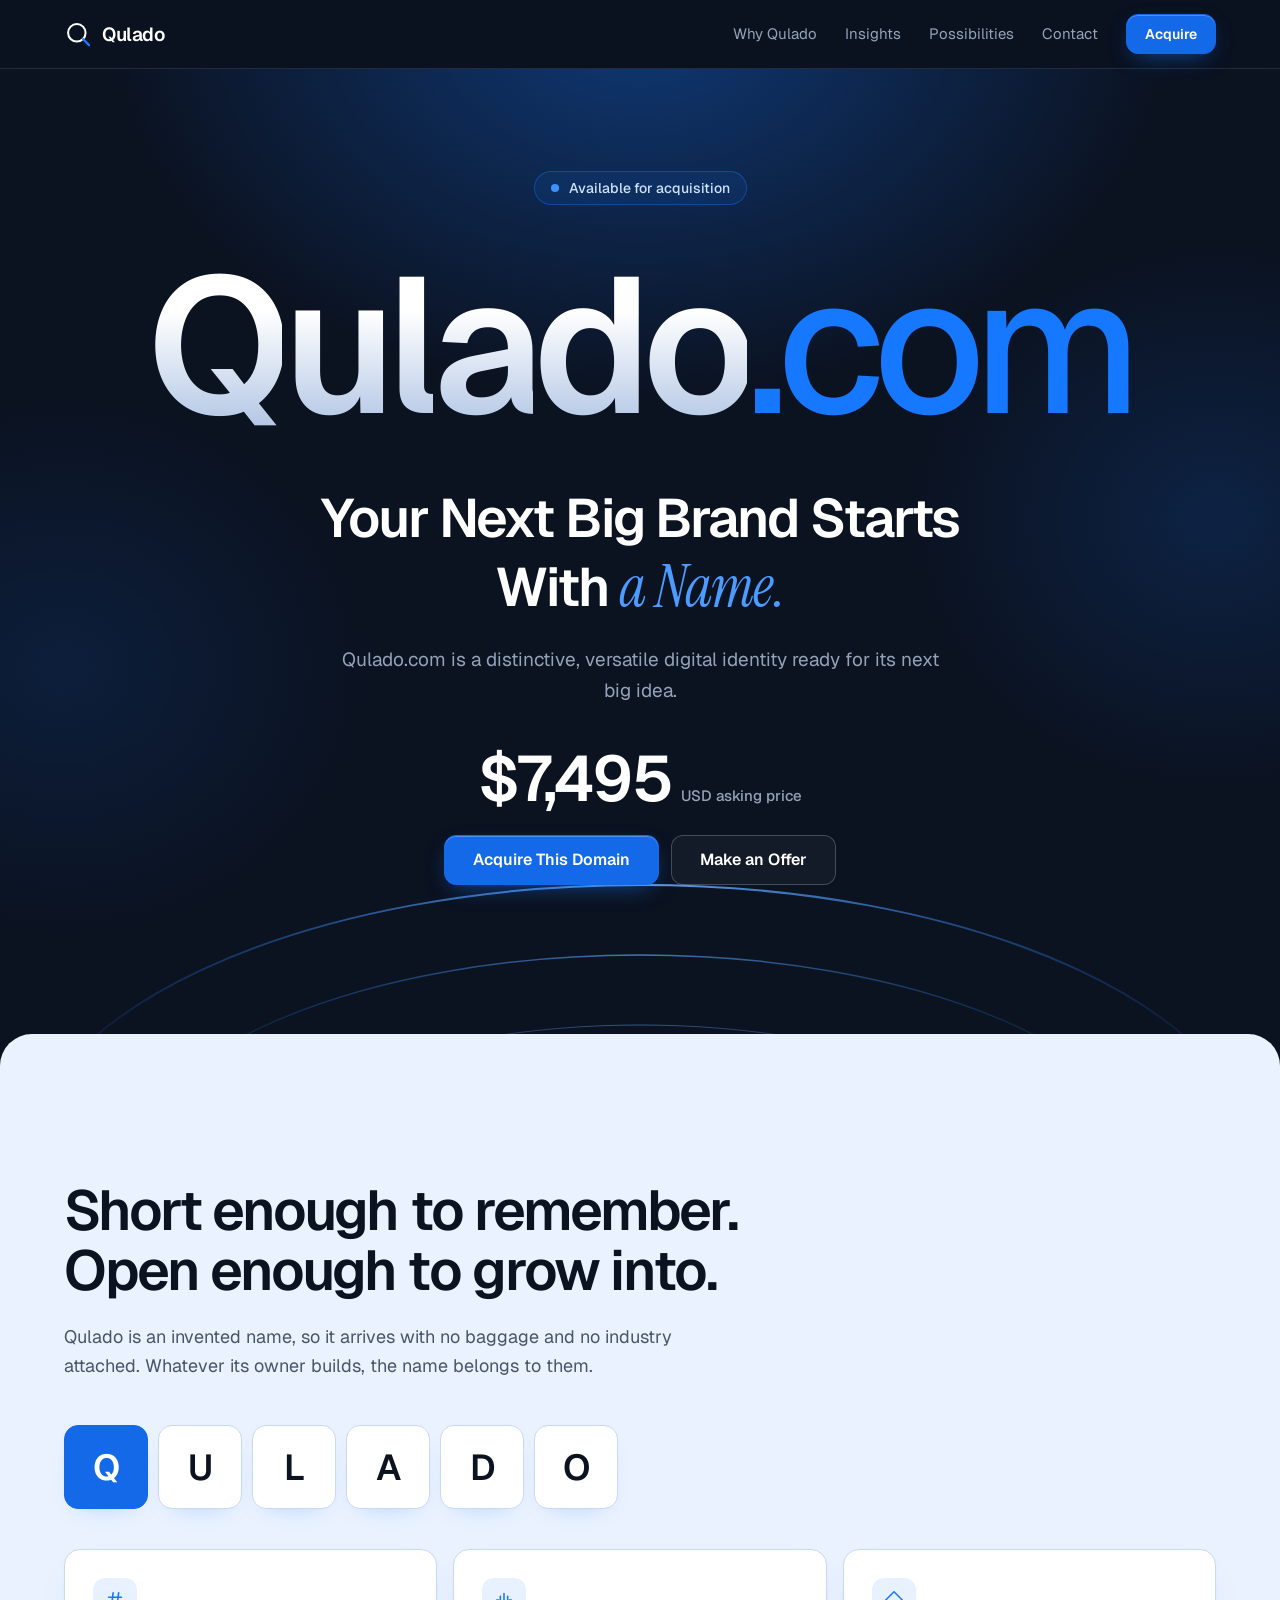
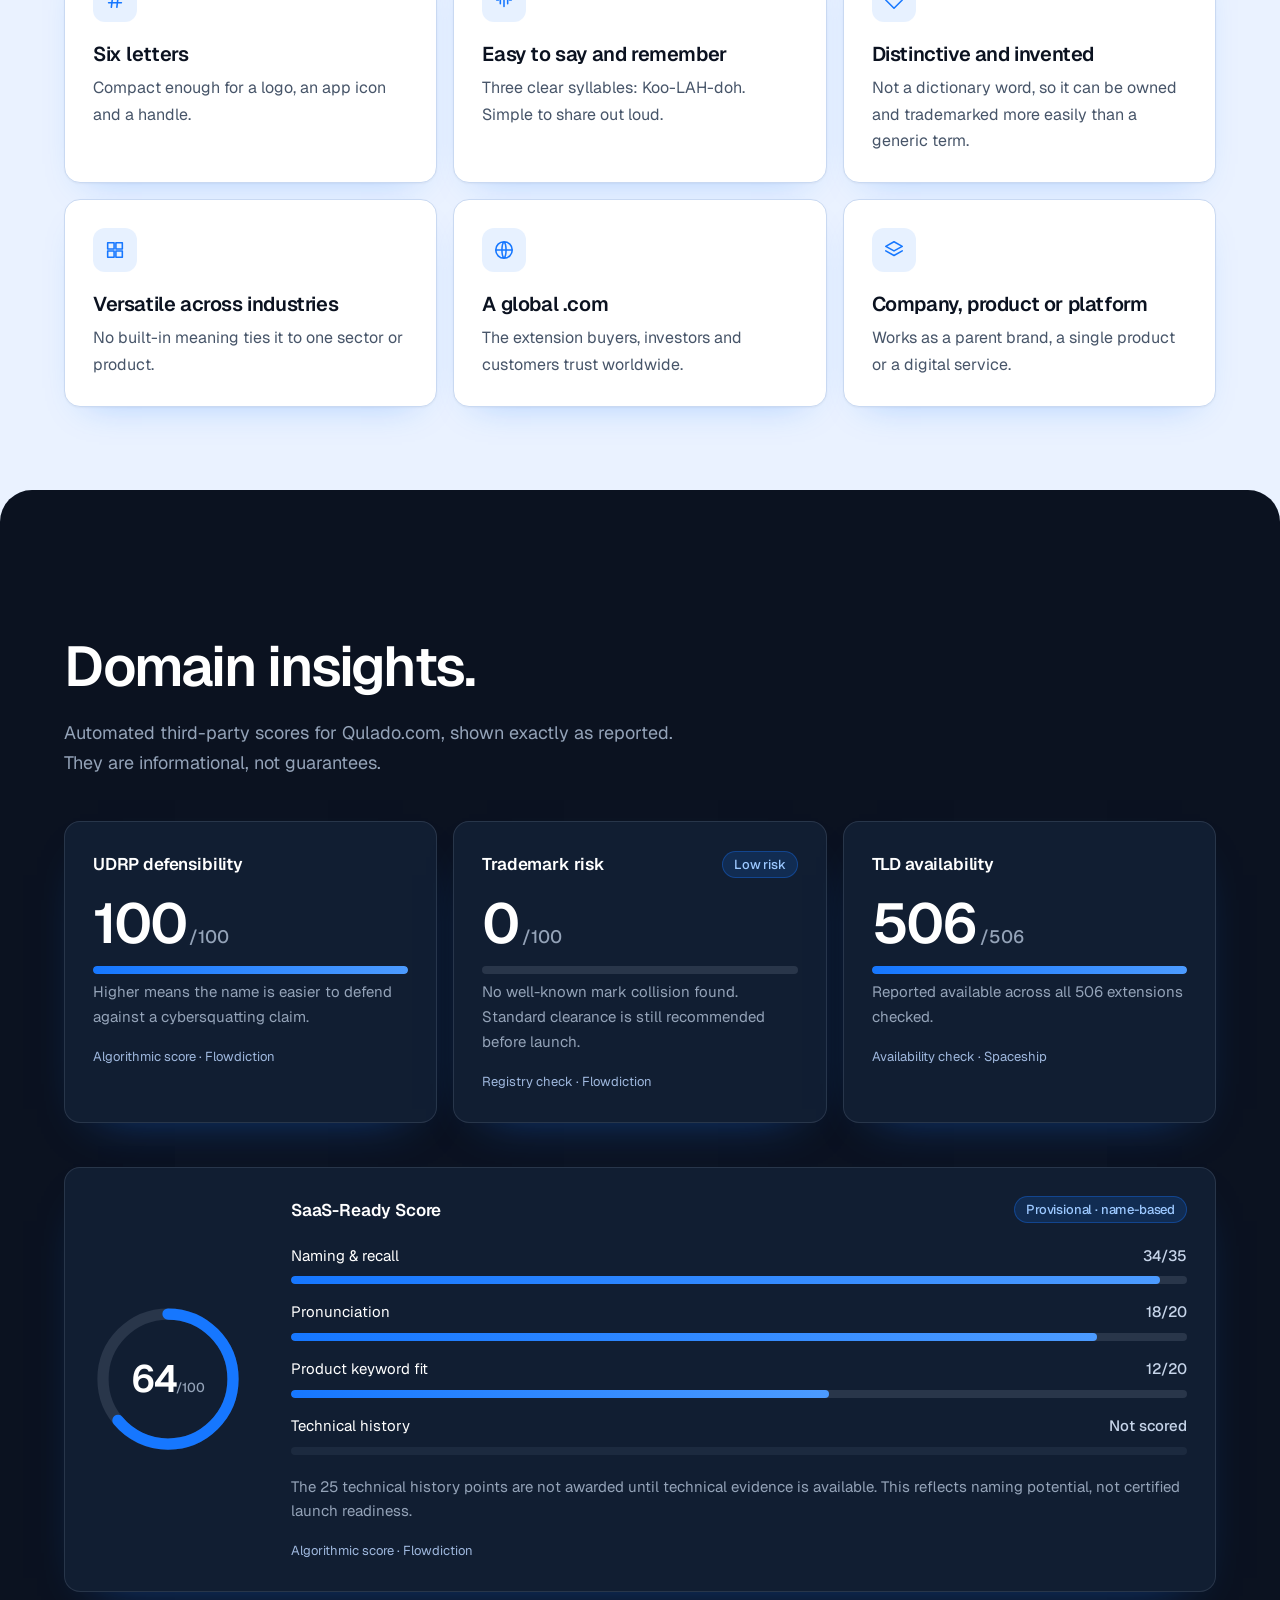
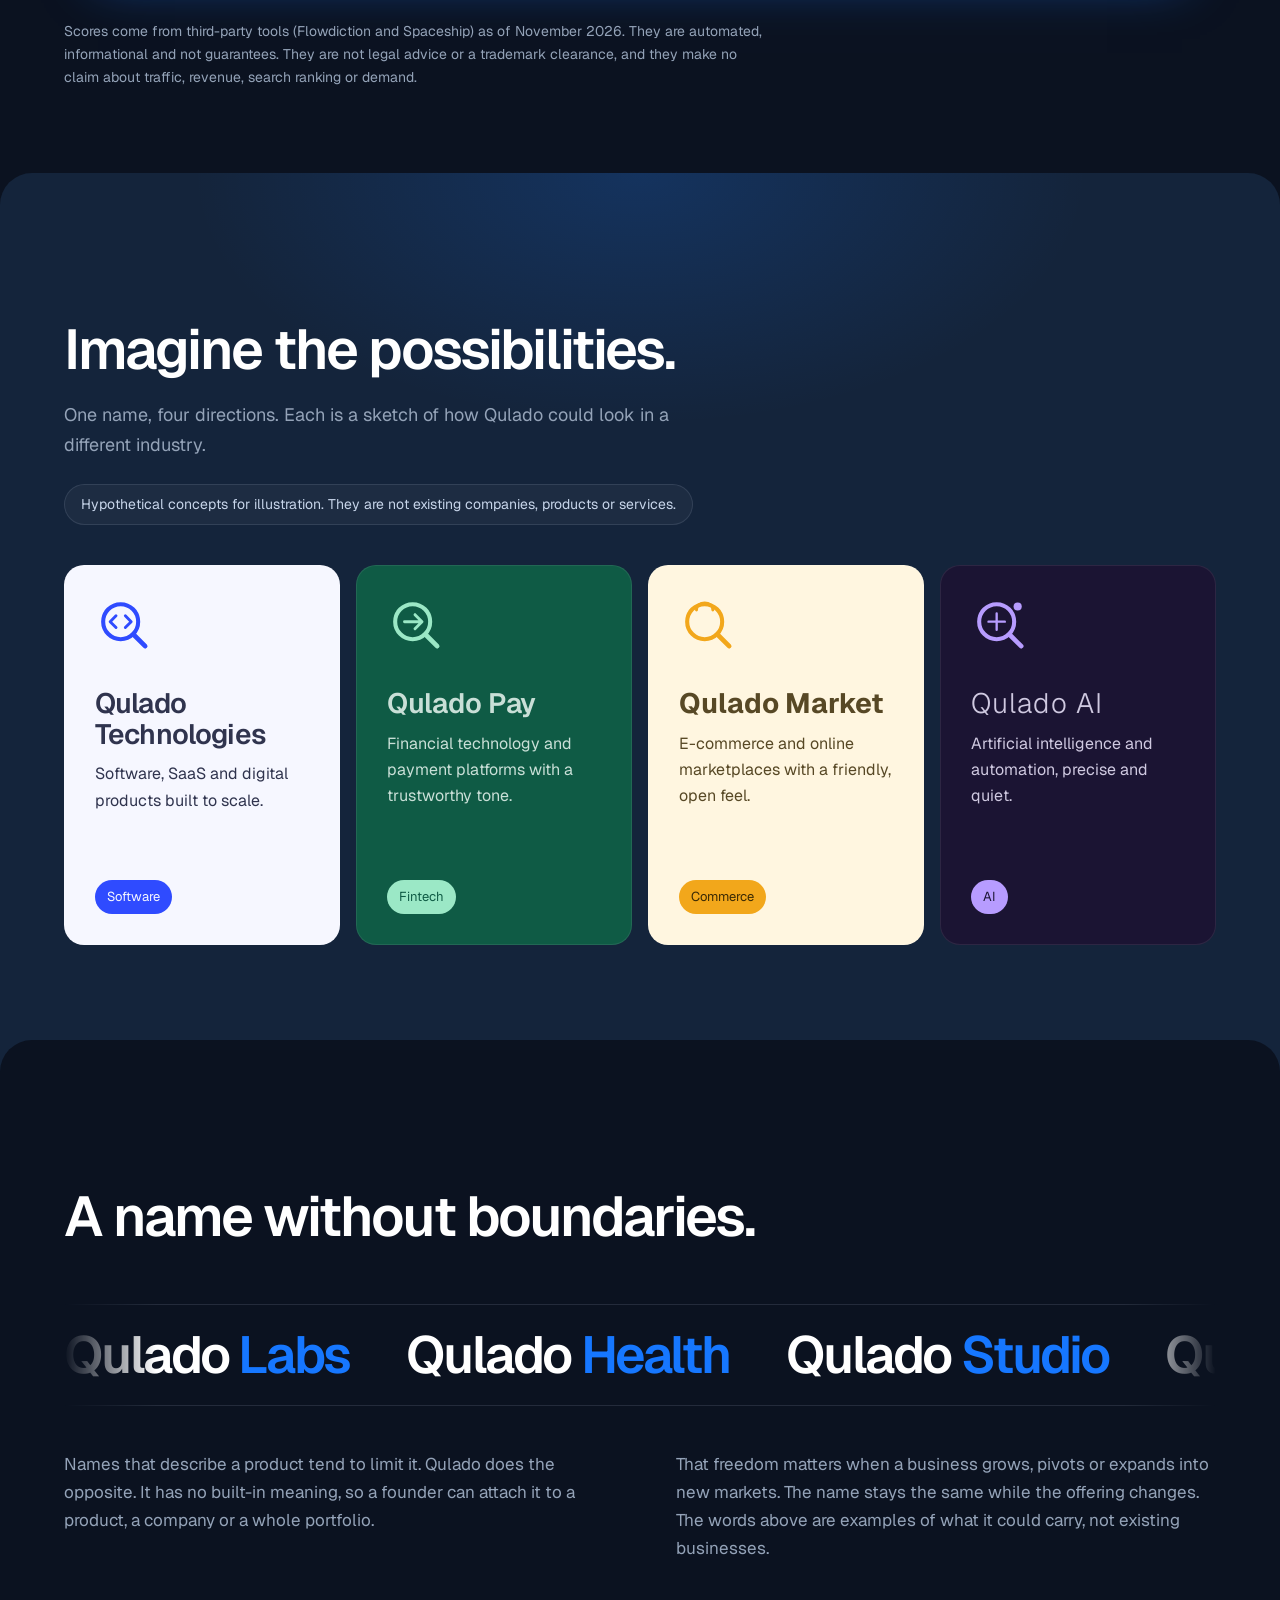
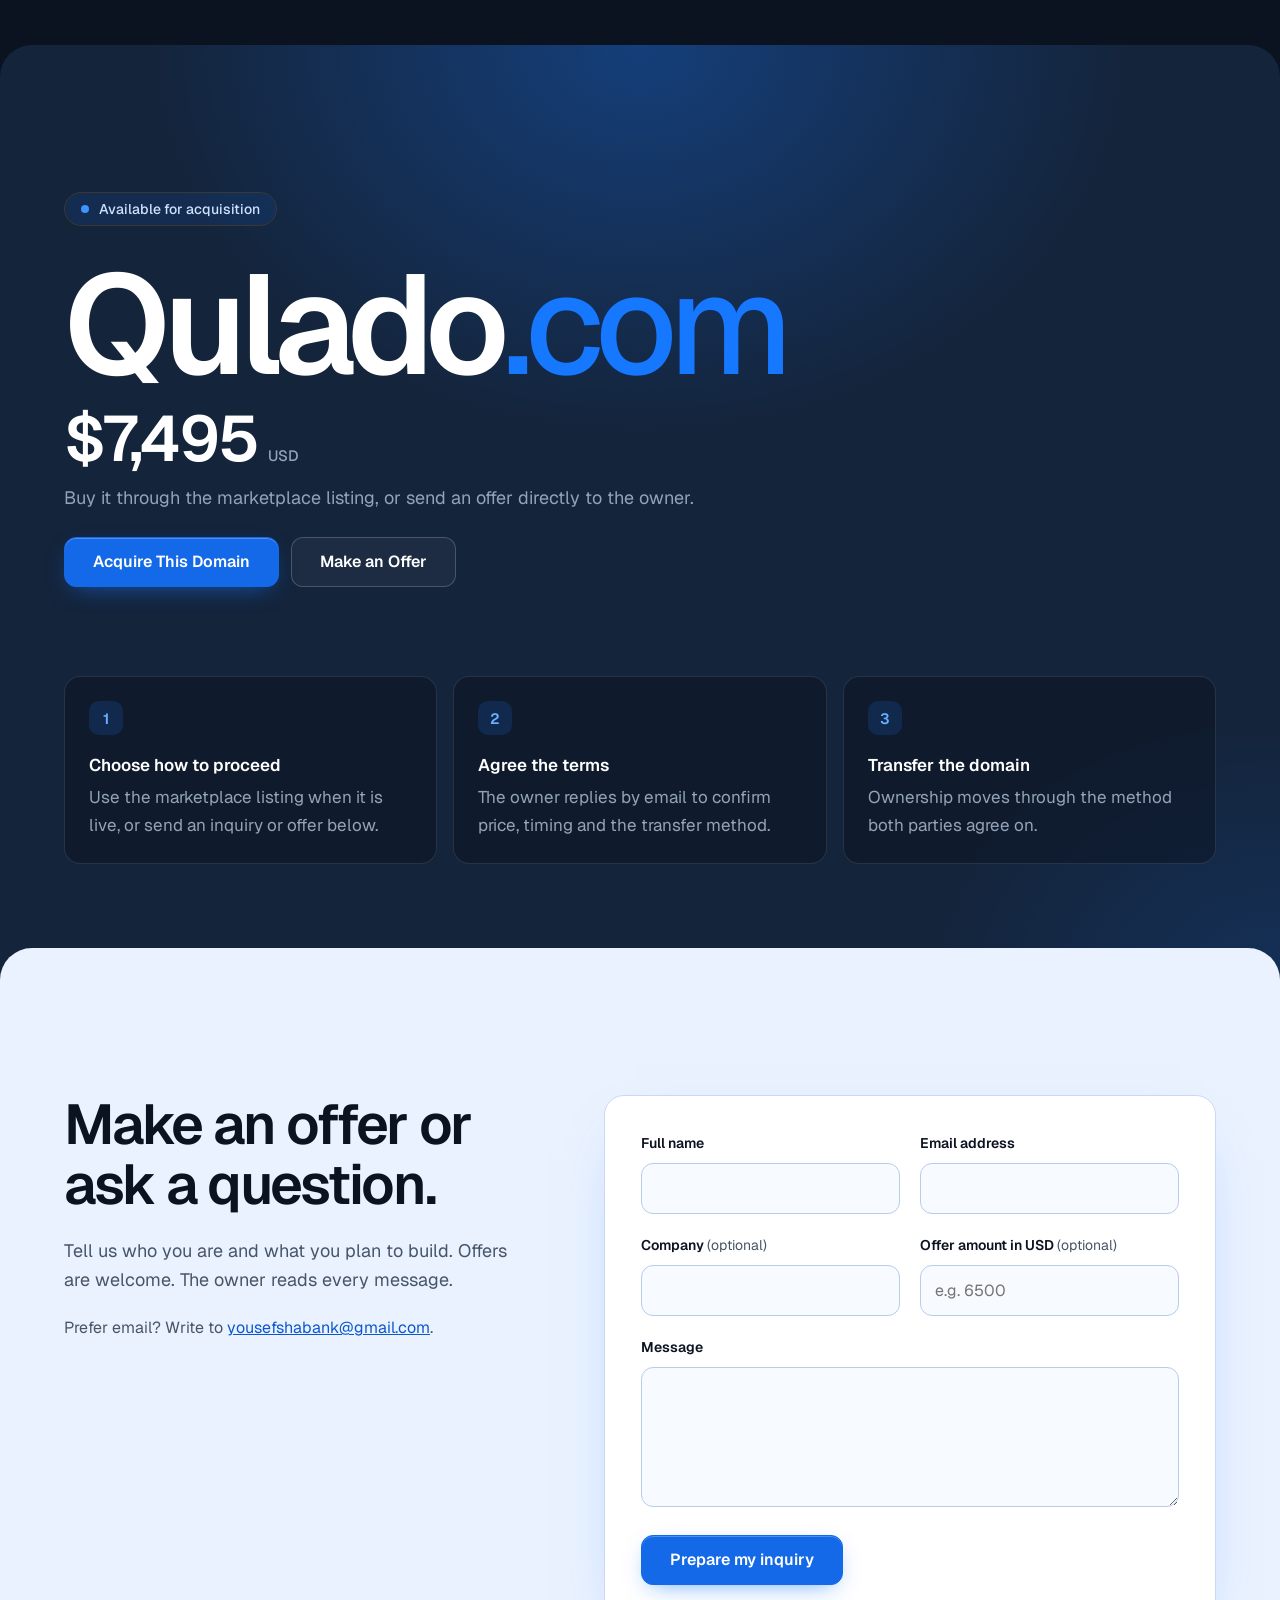
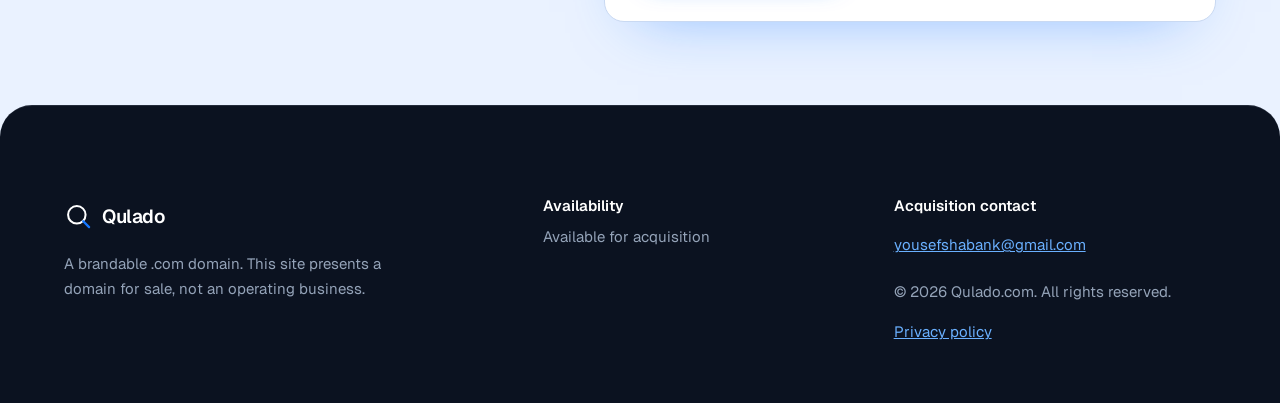
==== index.html @ 44b76809 "Add files via upload" ====
<!DOCTYPE html>
<html lang="en">
<head>
<meta charset="utf-8">
<script>document.documentElement.classList.add("js")</script>
<meta name="viewport" content="width=device-width, initial-scale=1, viewport-fit=cover">
<title>Qulado.com | Premium brandable domain for sale</title>
<meta name="description" content="Qulado.com is a distinctive six-letter .com brand name, available for acquisition. Make an offer or enquire today.">
<link rel="canonical" href="https://qulado.com/">
<meta name="robots" content="index,follow">
<meta name="theme-color" content="#0B1220">
<meta property="og:type" content="website">
<meta property="og:site_name" content="Qulado.com">
<meta property="og:url" content="https://qulado.com/">
<meta property="og:title" content="Qulado.com | Premium brandable domain for sale">
<meta property="og:description" content="A distinctive six-letter .com brand name, available for acquisition. Make an offer or enquire today.">
<meta name="twitter:card" content="summary">
<meta name="twitter:title" content="Qulado.com | Premium brandable domain for sale">
<meta name="twitter:description" content="A distinctive six-letter .com brand name, available for acquisition.">
<link rel="icon" href="data:image/svg+xml,%3Csvg xmlns='http://www.w3.org/2000/svg' viewBox='0 0 48 48'%3E%3Ccircle cx='22' cy='22' r='15' fill='none' stroke='%231677FF' stroke-width='3.5'/%3E%3Cpath d='M33 33L43 43' stroke='%234C9BFF' stroke-width='4' stroke-linecap='round'/%3E%3C/svg%3E">
<link rel="stylesheet" href="https://fonts.googleapis.com/css2?family=Instrument+Serif:ital@0;1&family=Geist:wght@300;400;500;600&family=Geist+Mono:wght@400;500&display=swap">
<link rel="stylesheet" href="styles.css">
</head>
<body>
<svg width="0" height="0" style="position:absolute" aria-hidden="true"><symbol id="q" viewBox="0 0 48 48"><circle cx="22" cy="22" r="15" fill="none" stroke="currentColor" stroke-width="3.5"/><path d="M33 33L43 43" stroke="var(--ember)" stroke-width="4" stroke-linecap="round"/></symbol></svg>
<a class="skip" href="#main">Skip to content</a>

<header class="top"><div class="wrap">
<a class="brand" href="#top" aria-label="Qulado home"><svg aria-hidden="true"><use href="#q"/></svg>Qulado</a>
<nav aria-label="Main"><a class="hide-s" href="#why">Why Qulado</a><a class="hide-s" href="#insights">Insights</a><a class="hide-s" href="#possibilities">Possibilities</a><a class="hide-s" href="#offer">Contact</a><a class="btn sm" data-acquire href="#acquire">Acquire</a></nav>
</div></header>

<main id="main">
<div id="top" class="hero"><svg class="orb" viewBox="0 0 1300 420" fill="none" aria-hidden="true"><defs><linearGradient id="og" x1="0" x2="1"><stop offset="0" stop-color="#1677FF" stop-opacity="0"/><stop offset=".5" stop-color="#6AB0FF"/><stop offset="1" stop-color="#1677FF" stop-opacity="0"/></linearGradient><radialGradient id="of" cx=".5" cy="1" r=".7"><stop offset="0" stop-color="#1677FF" stop-opacity=".35"/><stop offset="1" stop-color="#1677FF" stop-opacity="0"/></radialGradient></defs><ellipse cx="650" cy="470" rx="620" ry="290" fill="url(#of)"/><ellipse cx="650" cy="470" rx="620" ry="290" stroke="url(#og)" stroke-width="2"/><ellipse cx="650" cy="480" rx="520" ry="230" stroke="url(#og)" stroke-width="1.5" opacity=".7"/><ellipse cx="650" cy="490" rx="410" ry="170" stroke="url(#og)" stroke-width="1" opacity=".5"/></svg><div class="wrap">
<p class="status" id="status"><span class="dot" aria-hidden="true"></span><span id="status-text">Available for acquisition</span></p>
<p class="mark" role="img" aria-label="Qulado.com"><span class="l" style="--i:0">Q</span><span class="l" style="--i:1">u</span><span class="l" style="--i:2">l</span><span class="l" style="--i:3">a</span><span class="l" style="--i:4">d</span><span class="l" style="--i:5">o</span><span class="l com" style="--i:6">.com</span></p>
<div class="hero-grid">
<div><h1>Your Next Big Brand Starts With <em>a Name.</em></h1><p class="sub">Qulado.com is a distinctive, versatile digital identity ready for its next big idea.</p></div>
<div class="buy"><p class="price"><span data-bind="price"></span><small>USD asking price</small></p>
<div class="ctas"><a class="btn" data-acquire href="#acquire">Acquire This Domain</a><a class="btn ghost" data-offer href="#offer">Make an Offer</a></div>
<p class="note" data-acq-note role="status"></p></div>
</div></div></div>

<section id="why" class="light"><div class="wrap">
<h2 class="h2 rv">Short enough to remember. Open enough to grow into.</h2>
<p class="lede rv">Qulado is an invented name, so it arrives with no baggage and no industry attached. Whatever its owner builds, the name belongs to them.</p>
<div class="letters rv" aria-label="Q, U, L, A, D, O: six letters"><span>Q</span><span>U</span><span>L</span><span>A</span><span>D</span><span>O</span></div>
<div class="grid g3">
<div class="card rv"><h3>Six letters</h3><p>Compact enough for a logo, an app icon and a handle.</p></div>
<div class="card rv"><h3>Easy to say and remember</h3><p>Three clear syllables: Koo-LAH-doh. Simple to share out loud.</p></div>
<div class="card rv"><h3>Distinctive and invented</h3><p>Not a dictionary word, so it can be owned and trademarked more easily than a generic term.</p></div>
<div class="card rv"><h3>Versatile across industries</h3><p>No built-in meaning ties it to one sector or product.</p></div>
<div class="card rv"><h3>A global .com</h3><p>The extension buyers, investors and customers trust worldwide.</p></div>
<div class="card rv"><h3>Company, product or platform</h3><p>Works as a parent brand, a single product or a digital service.</p></div>
</div></div></section>

<section id="insights" aria-labelledby="ins-h"><div class="wrap">
<h2 class="h2 rv" id="ins-h">Domain insights.</h2>
<p class="lede rv">Automated third-party scores for Qulado.com, shown exactly as reported. They are informational, not guarantees.</p>
<div class="ins top" id="ins-top"></div>
<div class="ins" id="ins-saas"></div>
<p class="fine rv" id="ins-fine"></p>
</div></section>

<section id="possibilities" class="band"><div class="wrap">
<h2 class="h2 rv">Imagine the possibilities.</h2>
<p class="lede rv">One name, four directions. Each is a sketch of how Qulado could look in a different industry.</p>
<p class="tag rv">Hypothetical concepts for illustration. They are not existing companies, products or services.</p>
<div class="concepts" tabindex="0" role="region" aria-label="Four hypothetical brand concepts">
<article class="cc t"><div><svg viewBox="0 0 48 48" aria-hidden="true"><circle cx="22" cy="22" r="15" fill="none" stroke="currentColor" stroke-width="3.5"/><path d="M18 17l-5 5 5 5M26 17l5 5-5 5" fill="none" stroke="currentColor" stroke-width="2.5" stroke-linecap="round" stroke-linejoin="round"/><path d="M33 33L43 43" stroke="currentColor" stroke-width="4" stroke-linecap="round"/></svg><p class="lock">Qulado Technologies</p><p>Software, SaaS and digital products built to scale.</p></div><span class="pill">Software</span></article>
<article class="cc p"><div><svg viewBox="0 0 48 48" aria-hidden="true"><circle cx="22" cy="22" r="15" fill="none" stroke="currentColor" stroke-width="3.5"/><path d="M15 22h14M24 16l6 6-6 6" fill="none" stroke="currentColor" stroke-width="2.5" stroke-linecap="round" stroke-linejoin="round"/><path d="M33 33L43 43" stroke="currentColor" stroke-width="4" stroke-linecap="round"/></svg><p class="lock">Qulado Pay</p><p>Financial technology and payment platforms with a trustworthy tone.</p></div><span class="pill">Fintech</span></article>
<article class="cc m"><div><svg viewBox="0 0 48 48" aria-hidden="true"><circle cx="22" cy="22" r="15" fill="none" stroke="currentColor" stroke-width="3.5"/><path d="M15 15c0-8 14-8 14 0" fill="none" stroke="currentColor" stroke-width="2.5" stroke-linecap="round" transform="translate(0 -3)"/><path d="M33 33L43 43" stroke="currentColor" stroke-width="4" stroke-linecap="round"/></svg><p class="lock">Qulado Market</p><p>E-commerce and online marketplaces with a friendly, open feel.</p></div><span class="pill">Commerce</span></article>
<article class="cc a"><div><svg viewBox="0 0 48 48" aria-hidden="true"><circle cx="22" cy="22" r="15" fill="none" stroke="currentColor" stroke-width="3.5"/><circle cx="40" cy="9" r="3.5" fill="currentColor"/><path d="M22 15v14M15 22h14" stroke="currentColor" stroke-width="2" stroke-linecap="round"/><path d="M33 33L43 43" stroke="currentColor" stroke-width="4" stroke-linecap="round"/></svg><p class="lock">Qulado AI</p><p>Artificial intelligence and automation, precise and quiet.</p></div><span class="pill">AI</span></article>
</div></div></section>

<section id="boundaries"><div class="wrap">
<h2 class="h2 rv">A name without boundaries.</h2>
<div class="ticker rv" aria-hidden="true"><div class="track" id="track"></div></div>
<div class="two"><p class="rv">Names that describe a product tend to limit it. Qulado does the opposite. It has no built-in meaning, so a founder can attach it to a product, a company or a whole portfolio.</p>
<p class="rv">That freedom matters when a business grows, pivots or expands into new markets. The name stays the same while the offering changes. The words above are examples of what it could carry, not existing businesses.</p></div>
</div></section>

<section id="acquire" class="dark" aria-label="Acquire Qulado.com"><div class="wrap">
<p class="status" style="border-color:#3a382f"><span class="dot" aria-hidden="true"></span><span data-bind="statusText">Available for acquisition</span></p>
<p class="big" role="img" style="margin:28px 0 12px" aria-label="Qulado.com">Qulado<i>.com</i></p>
<p class="price" style="margin-bottom:8px"><span data-bind="price"></span><small>USD</small></p>
<p class="lede" style="margin-top:12px">Buy it through the marketplace listing, or send an offer directly to the owner.</p>
<div class="ctas"><a class="btn" data-acquire href="#acquire">Acquire This Domain</a><a class="btn ghost" data-offer href="#offer">Make an Offer</a></div>
<p class="note" data-acq-note role="status"></p>
<ol class="steps">
<li><strong>Choose how to proceed</strong>Use the marketplace listing when it is live, or send an inquiry or offer below.</li>
<li><strong>Agree the terms</strong>The owner replies by email to confirm price, timing and the transfer method.</li>
<li><strong>Transfer the domain</strong>Ownership moves through the method both parties agree on.</li>
</ol></div></section>

<section id="offer" class="light"><div class="wrap fgrid">
<div><h2 class="h2 rv">Make an offer or ask a question.</h2><p class="lede rv">Tell us who you are and what you plan to build. Offers are welcome. The owner reads every message.</p>
<p class="lede rv" style="font-size:16px">Prefer email? Write to <a data-bind="emailLink" href="#"></a>.</p></div>
<form id="form" novalidate class="rv">
<div class="row"><div class="f"><label for="name">Full name</label><input id="name" name="name" autocomplete="name" required aria-describedby="e-name"><p class="err" id="e-name">Enter your full name.</p></div>
<div class="f"><label for="email">Email address</label><input id="email" name="email" type="email" autocomplete="email" required aria-describedby="e-email"><p class="err" id="e-email">Enter a valid email address.</p></div></div>
<div class="row"><div class="f"><label for="company">Company <span>(optional)</span></label><input id="company" name="company" autocomplete="organization"></div>
<div class="f"><label for="amount">Offer amount in USD <span>(optional)</span></label><input id="amount" name="amount" inputmode="numeric" placeholder="e.g. 6500" aria-describedby="e-amount"><p class="err" id="e-amount">Enter a number greater than zero, or leave it blank.</p></div></div>
<div class="f"><label for="message">Message</label><textarea id="message" name="message" required aria-describedby="e-message"></textarea><p class="err" id="e-message">Write a short message (at least 10 characters).</p></div>
<div><button class="btn" type="submit">Prepare my inquiry</button></div>
<p id="fstatus" role="status" aria-live="polite"></p>
</form></div></section>
</main>

<footer><div class="wrap">
<div><a class="brand" href="#top" style="color:var(--ink)"><svg aria-hidden="true"><use href="#q"/></svg>Qulado</a><p style="margin-top:14px;max-width:34ch">A brandable .com domain. This site presents a domain for sale, not an operating business.</p></div>
<div><strong>Availability</strong><span data-bind="statusText"></span></div>
<div><strong>Acquisition contact</strong><a data-bind="emailLink" href="#"></a><p style="margin-top:14px">&copy; <span id="yr"></span> Qulado.com. All rights reserved.</p><p style="margin-top:6px"><button type="button" class="lnk" id="open-privacy">Privacy policy</button></p></div>
</div></footer>
<dialog id="privacy-dialog" aria-labelledby="pp-title"><h2 id="pp-title">Privacy policy</h2>
<p>Last updated November 10, 2026. This site presents the domain Qulado.com for sale. It is run by its owner, reachable at <a data-bind="emailLink" href="#"></a>.</p>
<p><strong>What we collect.</strong> Only what you type into the inquiry form: your name, email address, optional company and offer amount, and your message.</p>
<p><strong>How it travels.</strong> By default, the form opens your own email app with the inquiry prepared. This page does not transmit it, and nothing is sent until you press send. If the owner connects a form service, the form instead sends your details to that service and to the owner.</p>
<p><strong>How it is used.</strong> To reply to you and discuss the sale of the domain. It is not sold or used for advertising.</p>
<p><strong>Cookies and tracking.</strong> This page sets no cookies and runs no analytics. Fonts load from Google Fonts, which receives your IP address and browser details when the page loads.</p>
<p><strong>Marketplace.</strong> If you buy through a marketplace listing, that platform's own terms and privacy policy apply.</p>
<p><strong>Your choices.</strong> Email the address above to ask what the owner holds about you or to have it deleted.</p>
<button type="button" class="btn" id="close-privacy">Close</button></dialog>

<script src="config.js"></script>
<script src="app.js"></script>
</body>
</html>
---- styles.css ----
:root{--paper:#0B1220;--navy2:#14243B;--ink:#FFFFFF;--stone:#94A3B8;--line:rgba(148,163,184,.18);--ember:#1677FF;--accent:#1677FF;--ice:#EAF2FF;--r:16px;color-scheme:dark;
--sans:Geist,Inter,system-ui,-apple-system,"Segoe UI",sans-serif;--serif:"Instrument Serif",Georgia,serif;
box-sizing:border-box;padding-top:env(safe-area-inset-top,0px);padding-bottom:env(safe-area-inset-bottom,0px)}
.light{--paper:#EAF2FF;--ink:#0B1220;--stone:#475569;--line:#C9D9F2;--ember:#0B57D0;background:var(--ice);color:var(--ink)}
html{scroll-behavior:smooth;scroll-padding-top:calc(76px + env(safe-area-inset-top,0px));background:#0B1220}
*,*::before,*::after{box-sizing:border-box}
body{margin:0;background:#0B1220;color:#fff;font:400 17px/1.65 var(--sans);-webkit-font-smoothing:antialiased}
body::before{content:"";position:fixed;inset:0 0 auto;height:env(safe-area-inset-top,0px);background:#0B1220;z-index:60}
h1,h2,h3,p{margin:0}a{color:inherit}
:focus-visible{outline:2px solid #4C9BFF;outline-offset:3px;border-radius:6px}
.light :focus-visible{outline-color:#0B57D0}
.wrap{max-width:1200px;margin:0 auto;padding:0 24px;position:relative;z-index:1}
.skip{position:absolute;left:-999px;top:8px;background:#fff;color:#0B1220;padding:10px 16px;z-index:100;border-radius:8px}.skip:focus{left:8px}
header.top{position:sticky;top:env(safe-area-inset-top,0px);z-index:50;background:rgba(11,18,32,.78);backdrop-filter:blur(10px);border-bottom:1px solid var(--line)}
header.top .wrap{display:flex;align-items:center;justify-content:space-between;height:68px}
.brand{display:flex;align-items:center;gap:10px;text-decoration:none;font:600 19px/1 var(--sans);letter-spacing:-.02em;min-height:44px}
.brand svg{width:28px;height:28px;color:#fff}
nav{display:flex;align-items:center;gap:28px;font-size:15px}
nav a{text-decoration:none;color:var(--stone);transition:color .2s;padding:10px 0}nav a:hover{color:#fff}
nav a.btn{color:#fff}
.btn{display:inline-flex;align-items:center;justify-content:center;gap:10px;min-height:50px;padding:0 28px;border-radius:12px;font:600 16px/1 var(--sans);text-decoration:none;border:1px solid #1469E8;background:#1469E8;color:#fff;cursor:pointer;box-shadow:0 1px 0 rgba(255,255,255,.25) inset,0 8px 24px -10px rgba(22,119,255,.7);transition:transform .25s cubic-bezier(.2,.7,.2,1),box-shadow .25s,background .2s,border-color .2s}
.btn:hover{transform:translateY(-2px);background:#1160DA;border-color:#1160DA;box-shadow:0 1px 0 rgba(255,255,255,.3) inset,0 14px 34px -10px rgba(22,119,255,.85)}
.btn:active{transform:none}
.btn.ghost{background:rgba(255,255,255,.04);border-color:rgba(148,163,184,.35);color:#fff;box-shadow:none}
.btn.ghost:hover{background:rgba(255,255,255,.1);border-color:#fff}
.light .btn.ghost{background:transparent;color:#0B1220;border-color:#0B1220}
.btn.sm{min-height:40px;padding:0 18px;font-size:14px}
.btn[disabled]{opacity:.6;cursor:progress}
/* hero */
.hero{position:relative;overflow:hidden;padding:clamp(56px,8vw,104px) 0 calc(clamp(72px,9vw,130px) + 32px);text-align:center;
background:radial-gradient(60% 55% at 50% -5%,rgba(22,119,255,.38),transparent 70%),radial-gradient(35% 40% at 95% 45%,rgba(22,119,255,.16),transparent 70%),radial-gradient(35% 40% at 5% 60%,rgba(22,119,255,.12),transparent 70%),#0B1220}
.orb{position:absolute;left:50%;bottom:-6%;width:min(1300px,170%);transform:translateX(-50%);pointer-events:none;opacity:.9}
.status{display:inline-flex;align-items:center;gap:10px;font:500 14px/1 var(--sans);border:1px solid rgba(22,119,255,.4);background:rgba(22,119,255,.1);color:#CFE2FF;padding:9px 16px;border-radius:999px}
.dot{width:8px;height:8px;border-radius:50%;background:#3D93FF;animation:pulse 2.4s ease-out infinite}
.status.off .dot{background:var(--stone);animation:none}
@keyframes pulse{0%{box-shadow:0 0 0 0 rgba(61,147,255,.6)}70%,100%{box-shadow:0 0 0 10px transparent}}
.mark{font:600 clamp(52px,15vw,196px)/1 var(--sans);letter-spacing:-.055em;margin:clamp(28px,4vw,44px) 0 clamp(20px,3vw,32px);white-space:nowrap;display:flex;align-items:baseline;justify-content:center}
.mark .l{display:inline-block;animation:rise .8s cubic-bezier(.2,.7,.2,1) both;animation-delay:calc(var(--i)*70ms)}
.mark .l:not(.com){background:linear-gradient(180deg,#fff 30%,#9FB8DE);-webkit-background-clip:text;background-clip:text;color:transparent;padding-bottom:.08em}
.mark .com{color:var(--accent);font-weight:500}
@keyframes rise{from{opacity:0;transform:translateY(.28em)}to{opacity:1;transform:none}}
.hero-grid{display:flex;flex-direction:column;align-items:center;gap:40px}
.hero h1{font:600 clamp(30px,4.4vw,54px)/1.1 var(--sans);letter-spacing:-.035em;max-width:20ch;margin:0 auto}
.hero h1 em{font:400 italic 1.08em var(--serif);letter-spacing:-.01em;color:#4C9BFF}
.hero p.sub{color:var(--stone);font-size:19px;max-width:48ch;margin:20px auto 0}
.buy{display:flex;flex-direction:column;align-items:center}
.price{font:600 clamp(40px,5.5vw,64px)/1 var(--sans);letter-spacing:-.04em}
.price small{font:500 15px var(--sans);color:var(--stone);letter-spacing:0;margin-left:10px}
.ctas{display:flex;flex-wrap:wrap;gap:12px;margin-top:24px}.buy .ctas{justify-content:center}
.note{font-size:14px;color:#9FB8DE;margin-top:14px;min-height:1.4em}
/* sections: rounded tops overlap the section above for a clean dark/light transition */
section{position:relative;background:#0B1220;border-radius:32px 32px 0 0;margin-top:-32px;padding:calc(clamp(72px,9vw,128px) + 32px) 0 clamp(72px,9vw,128px)}
section.light{background:var(--ice)}
.h2{font:600 clamp(32px,4.8vw,56px)/1.08 var(--sans);letter-spacing:-.035em;max-width:20ch}
.lede{color:var(--stone);max-width:54ch;margin-top:20px;font-size:18px}
.lede a{color:#6AB0FF}.light .lede a{color:#0B57D0}
.letters{display:flex;gap:10px;margin:44px 0 12px}
.letters span{flex:1;max-width:84px;aspect-ratio:1;display:grid;place-items:center;background:#fff;border:1px solid var(--line);font:600 clamp(22px,4.5vw,36px) var(--sans);letter-spacing:-.03em;border-radius:14px;box-shadow:0 10px 24px -16px rgba(22,119,255,.4)}
.letters span:first-child{background:#1469E8;border-color:#1469E8;color:#fff}
.grid{display:grid;gap:16px;margin-top:40px;grid-template-columns:1fr}
.card{background:#fff;border:1px solid var(--line);border-radius:var(--r);padding:28px;box-shadow:0 1px 2px rgba(11,18,32,.04),0 16px 36px -22px rgba(22,119,255,.35);transition:transform .3s cubic-bezier(.2,.7,.2,1),border-color .3s,box-shadow .3s}
.card:hover{transform:translateY(-3px);border-color:var(--accent);box-shadow:0 1px 2px rgba(11,18,32,.04),0 22px 44px -20px rgba(22,119,255,.5)}
.ic{width:44px;height:44px;border-radius:12px;display:grid;place-items:center;background:rgba(22,119,255,.1);color:#1677FF;margin-bottom:20px}
.ic svg{width:22px;height:22px;fill:none;stroke:currentColor;stroke-width:1.7;stroke-linecap:round;stroke-linejoin:round}
.card h3{font:600 20px/1.25 var(--sans);letter-spacing:-.02em;margin-bottom:8px}
.card p{color:var(--stone);font-size:16px}
@media(min-width:640px){.grid.g3{grid-template-columns:repeat(2,1fr)}}
@media(min-width:960px){.grid.g3{grid-template-columns:repeat(3,1fr)}}
/* insights */
.ins{display:grid;gap:16px;margin-top:44px;grid-template-columns:1fr}
.icard{background:rgba(20,36,59,.7);border:1px solid var(--line);border-radius:var(--r);padding:28px;box-shadow:0 20px 50px -34px rgba(22,119,255,.6)}
.icard h3{min-height:28px;font:600 17px/1.3 var(--sans);letter-spacing:-.01em;color:#fff;display:flex;align-items:center;justify-content:space-between;gap:12px;flex-wrap:wrap}
.badge{font:500 13px/1 var(--sans);padding:6px 11px;border-radius:999px;background:rgba(22,119,255,.16);color:#9CC8FF;border:1px solid rgba(22,119,255,.35)}
.num{font:600 clamp(40px,5vw,56px)/1 var(--sans);letter-spacing:-.04em;margin:18px 0 14px}
.num small{font:500 18px var(--sans);color:var(--stone);letter-spacing:0;margin-left:4px}
.bar{height:8px;border-radius:99px;background:rgba(148,163,184,.18);overflow:hidden}
.fill{display:block;height:100%;border-radius:99px;background:linear-gradient(90deg,#1677FF,#4C9BFF);width:0;transition:width 1s cubic-bezier(.2,.7,.2,1)}
.in .fill{width:var(--w)}
.src{display:inline-block;font-size:13px;color:#9FB8DE;margin-top:16px}
.icard p.d{color:var(--stone);font-size:15px;margin-top:6px}
.saas{display:grid;gap:28px;grid-template-columns:1fr;align-items:center}
.ringw{position:relative;width:150px;height:150px;flex:none}
.ring{width:150px;height:150px;transform:rotate(-90deg)}
.ring circle{fill:none;stroke-width:9}
.rt{stroke:rgba(148,163,184,.18)}
.rp{stroke:#1677FF;stroke-linecap:round;stroke-dasharray:0 100;transition:stroke-dasharray 1.1s cubic-bezier(.2,.7,.2,1)}
.in .rp{stroke-dasharray:var(--v) 100}
.rn{position:absolute;inset:0;display:grid;place-content:center;text-align:center;font:600 38px/1 var(--sans);letter-spacing:-.04em}
.rn small{font:500 13px var(--sans);color:var(--stone);letter-spacing:0}
.sub{display:grid;gap:16px}
.sub div.r{display:grid;gap:8px}
.sub .t{display:flex;justify-content:space-between;font-size:15px}.sub .t span:last-child{color:#C7D5EA;font-weight:500}
.sub .ns .bar{opacity:.5}
.fine{color:var(--stone);font-size:14px;max-width:78ch;margin-top:28px}
@media(min-width:900px){.ins.top{grid-template-columns:repeat(3,1fr)}.saas{grid-template-columns:auto 1fr;gap:48px}}
@media(prefers-reduced-motion:reduce){.fill,.rp{transition:none!important}}
/* concepts */
.band{background:var(--navy2);background-image:radial-gradient(50% 40% at 50% 0%,rgba(22,119,255,.18),transparent 70%)}
.tag{display:inline-block;font-size:14px;border:1px solid var(--line);background:rgba(255,255,255,.04);border-radius:999px;padding:8px 16px;color:#C7D5EA;margin-top:24px}
.concepts{display:flex;gap:16px;margin-top:40px;overflow-x:auto;scroll-snap-type:x mandatory;padding-bottom:12px;-webkit-overflow-scrolling:touch}
.cc{flex:0 0 min(82vw,320px);scroll-snap-align:start;background:var(--bg);color:var(--fg);padding:30px;border-radius:20px;min-height:380px;display:flex;flex-direction:column;justify-content:space-between;border:1px solid rgba(255,255,255,.08);transition:transform .3s cubic-bezier(.2,.7,.2,1),box-shadow .3s}
.cc:hover{transform:translateY(-4px);box-shadow:0 24px 50px -24px rgba(0,0,0,.7)}
.cc svg{width:56px;height:56px;color:var(--ac)}
.cc .lock{font:var(--w) 28px/1.1 var(--ff);letter-spacing:var(--ls,0);margin:28px 0 12px}
.cc p{opacity:.85;font-size:16px;font-family:var(--ff)}
.cc .pill{align-self:flex-start;margin-top:22px;font-size:13px;padding:6px 12px;border-radius:999px;background:var(--ac);color:var(--bg)}
.cc.t{--bg:#F6F7FF;--fg:#0E1330;--ac:#2F4BFF;--ff:Geist,system-ui,sans-serif;--w:600;--ls:-.03em}
.cc.p{--bg:#0F5B45;--fg:#EAF7F1;--ac:#9BE8C6;--ff:Geist,system-ui,sans-serif;--w:600;--ls:-.01em}
.cc.m{--bg:#FFF6E0;--fg:#3A2A05;--ac:#F2A71B;--ff:ui-rounded,"SF Pro Rounded","Nunito",Geist,system-ui,sans-serif;--w:700}
.cc.a{--bg:#1B1433;--fg:#EFE9FF;--ac:#B79CFF;--ff:Geist,system-ui,sans-serif;--w:300;--ls:.04em}
.cc.m .pill{color:#3A2A05}
@media(min-width:1100px){.concepts{overflow:visible}.cc{flex:1}}
/* boundaries */
.ticker{overflow:hidden;margin-top:56px;border-block:1px solid var(--line);padding:24px 0;mask-image:linear-gradient(90deg,transparent,#000 8%,#000 92%,transparent)}
.track{display:flex;gap:56px;width:max-content;animation:slide 38s linear infinite;font:600 clamp(30px,4.4vw,52px)/1 var(--sans);letter-spacing:-.04em;white-space:nowrap}
.track b{font-weight:600;color:var(--accent)}
.ticker:hover .track{animation-play-state:paused}
@keyframes slide{to{transform:translateX(-50%)}}
.two{display:grid;gap:28px;margin-top:44px;grid-template-columns:1fr}
.two p{color:var(--stone);max-width:50ch}
@media(min-width:860px){.two{grid-template-columns:1fr 1fr;gap:72px}}
/* acquire */
.dark{background:var(--navy2);background-image:radial-gradient(55% 60% at 50% 0%,rgba(22,119,255,.32),transparent 70%),radial-gradient(40% 40% at 100% 100%,rgba(22,119,255,.14),transparent 70%)}
.big{font:600 clamp(48px,11vw,150px)/1 var(--sans);letter-spacing:-.055em}
.big i{font-style:normal;color:var(--accent);font-weight:500}
.dark .status{border-color:rgba(22,119,255,.4)}
.steps{list-style:none;padding:0;margin:56px 0 0;display:grid;gap:16px;counter-reset:s;grid-template-columns:1fr}
.steps li{counter-increment:s;background:rgba(11,18,32,.5);border:1px solid var(--line);border-radius:var(--r);padding:24px;color:var(--stone)}
.steps li::before{content:counter(s);display:grid;place-items:center;width:34px;height:34px;border-radius:10px;background:rgba(22,119,255,.15);color:#6AB0FF;font:600 15px var(--sans);margin-bottom:16px}
.steps strong{display:block;color:#fff;font-weight:600;margin-bottom:4px}
@media(min-width:860px){.steps{grid-template-columns:repeat(3,1fr)}}
/* form */
.fgrid{display:grid;gap:48px;grid-template-columns:1fr}
@media(min-width:960px){.fgrid{grid-template-columns:.85fr 1.15fr;gap:88px}}
form{display:grid;gap:20px;background:#fff;border:1px solid var(--line);border-radius:20px;padding:clamp(22px,3.5vw,36px);box-shadow:0 24px 60px -34px rgba(22,119,255,.5)}
.row{display:grid;gap:20px;grid-template-columns:1fr}
@media(min-width:640px){.row{grid-template-columns:1fr 1fr}}
label{display:block;font-size:14px;font-weight:600;margin-bottom:8px}
label span{color:var(--stone);font-weight:400}
input,textarea{width:100%;font:400 16px var(--sans);color:#0B1220;background:#F7FAFF;border:1px solid #B8CCEB;border-radius:12px;padding:14px;min-height:50px;transition:border-color .2s,box-shadow .2s}
textarea{min-height:140px;resize:vertical}
input:focus,textarea:focus{outline:none;border-color:#1677FF;box-shadow:0 0 0 4px rgba(22,119,255,.2)}
.err{display:none;color:#B42318;font-size:14px;margin-top:6px}
.invalid input,.invalid textarea{border-color:#B42318}.invalid .err{display:block}
#fstatus{font-size:15px;padding:14px 16px;border-radius:12px;border:1px solid #B8CCEB;background:#EAF2FF;color:#0B1220;display:none}
#fstatus.show{display:block}
footer{position:relative;background:#0B1220;border-radius:32px 32px 0 0;margin-top:-32px;border-top:1px solid var(--line);padding:calc(56px + 32px) 0 48px;font-size:15px;color:var(--stone)}
footer .wrap{display:grid;gap:28px;grid-template-columns:1fr}
@media(min-width:860px){footer .wrap{grid-template-columns:1.4fr 1fr 1fr}}
footer strong{color:#fff;font-weight:600;display:block;margin-bottom:6px}
footer a:not(.brand){color:#6AB0FF;display:inline-block;padding:8px 0}
.lnk{background:none;border:0;padding:10px 0;font:inherit;color:#6AB0FF;text-decoration:underline;cursor:pointer;min-height:44px}
dialog{--ink:#fff;--stone:#94A3B8;max-width:640px;width:calc(100% - 32px);max-height:85vh;overflow:auto;background:var(--navy2);color:#fff;border:1px solid var(--line);border-radius:20px;padding:32px}
dialog::backdrop{background:rgba(5,9,18,.72)}
dialog h2{font:600 30px/1.1 var(--sans);letter-spacing:-.03em;margin-bottom:16px}
dialog p{color:#B7C4D8;margin:0 0 14px;font-size:16px}dialog a{color:#6AB0FF}dialog strong{color:#fff}
dialog .btn{width:auto}
.js .rv{opacity:0;transform:translateY(14px);transition:opacity .7s,transform .7s cubic-bezier(.2,.7,.2,1)}
.js .rv.in{opacity:1;transform:none}
@media(max-width:639px){nav .hide-s{display:none}.wrap{padding:0 20px}.btn{width:100%}.btn.sm{width:auto}section,footer{border-radius:24px 24px 0 0}}
@media(prefers-reduced-motion:reduce){html{scroll-behavior:auto}*,*::before,*::after{animation:none!important;transition:none!important}.js .rv{opacity:1;transform:none}.track{width:auto;flex-wrap:wrap;gap:20px 40px}.ticker{mask-image:none}}
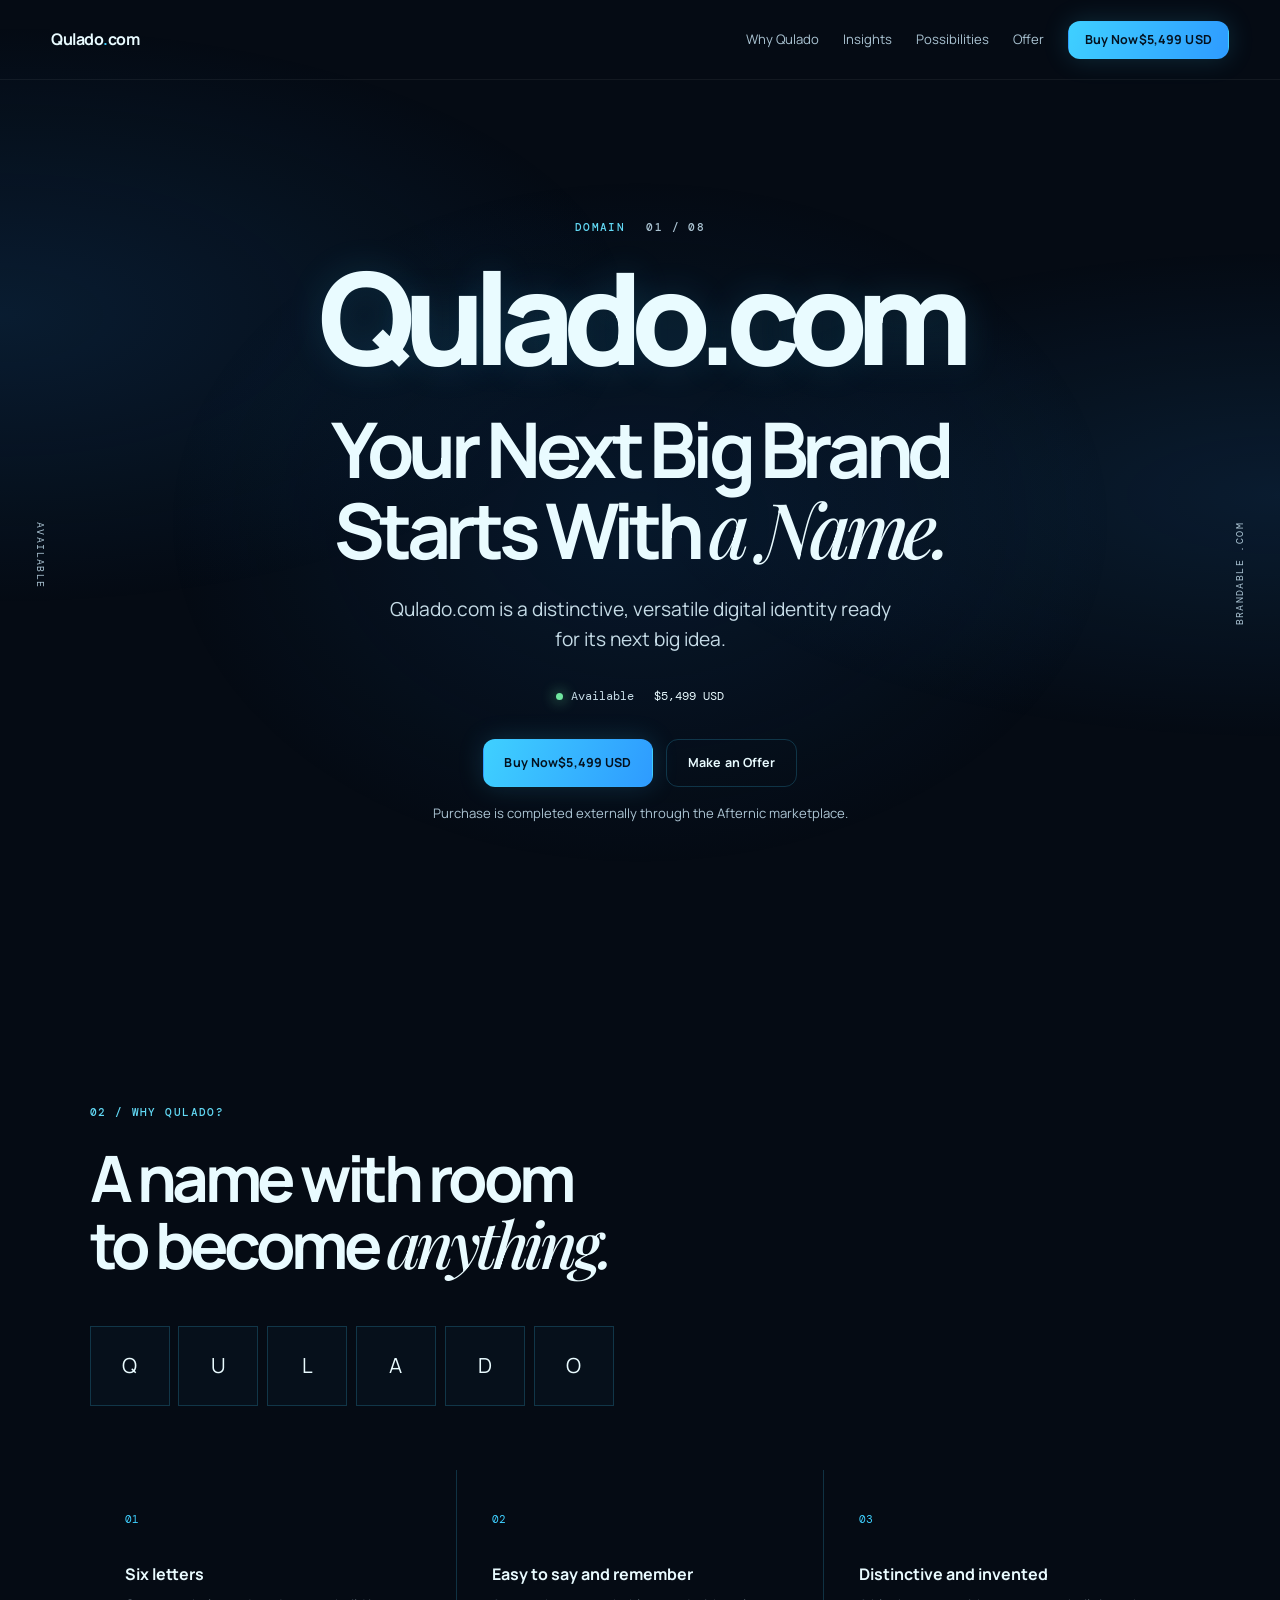
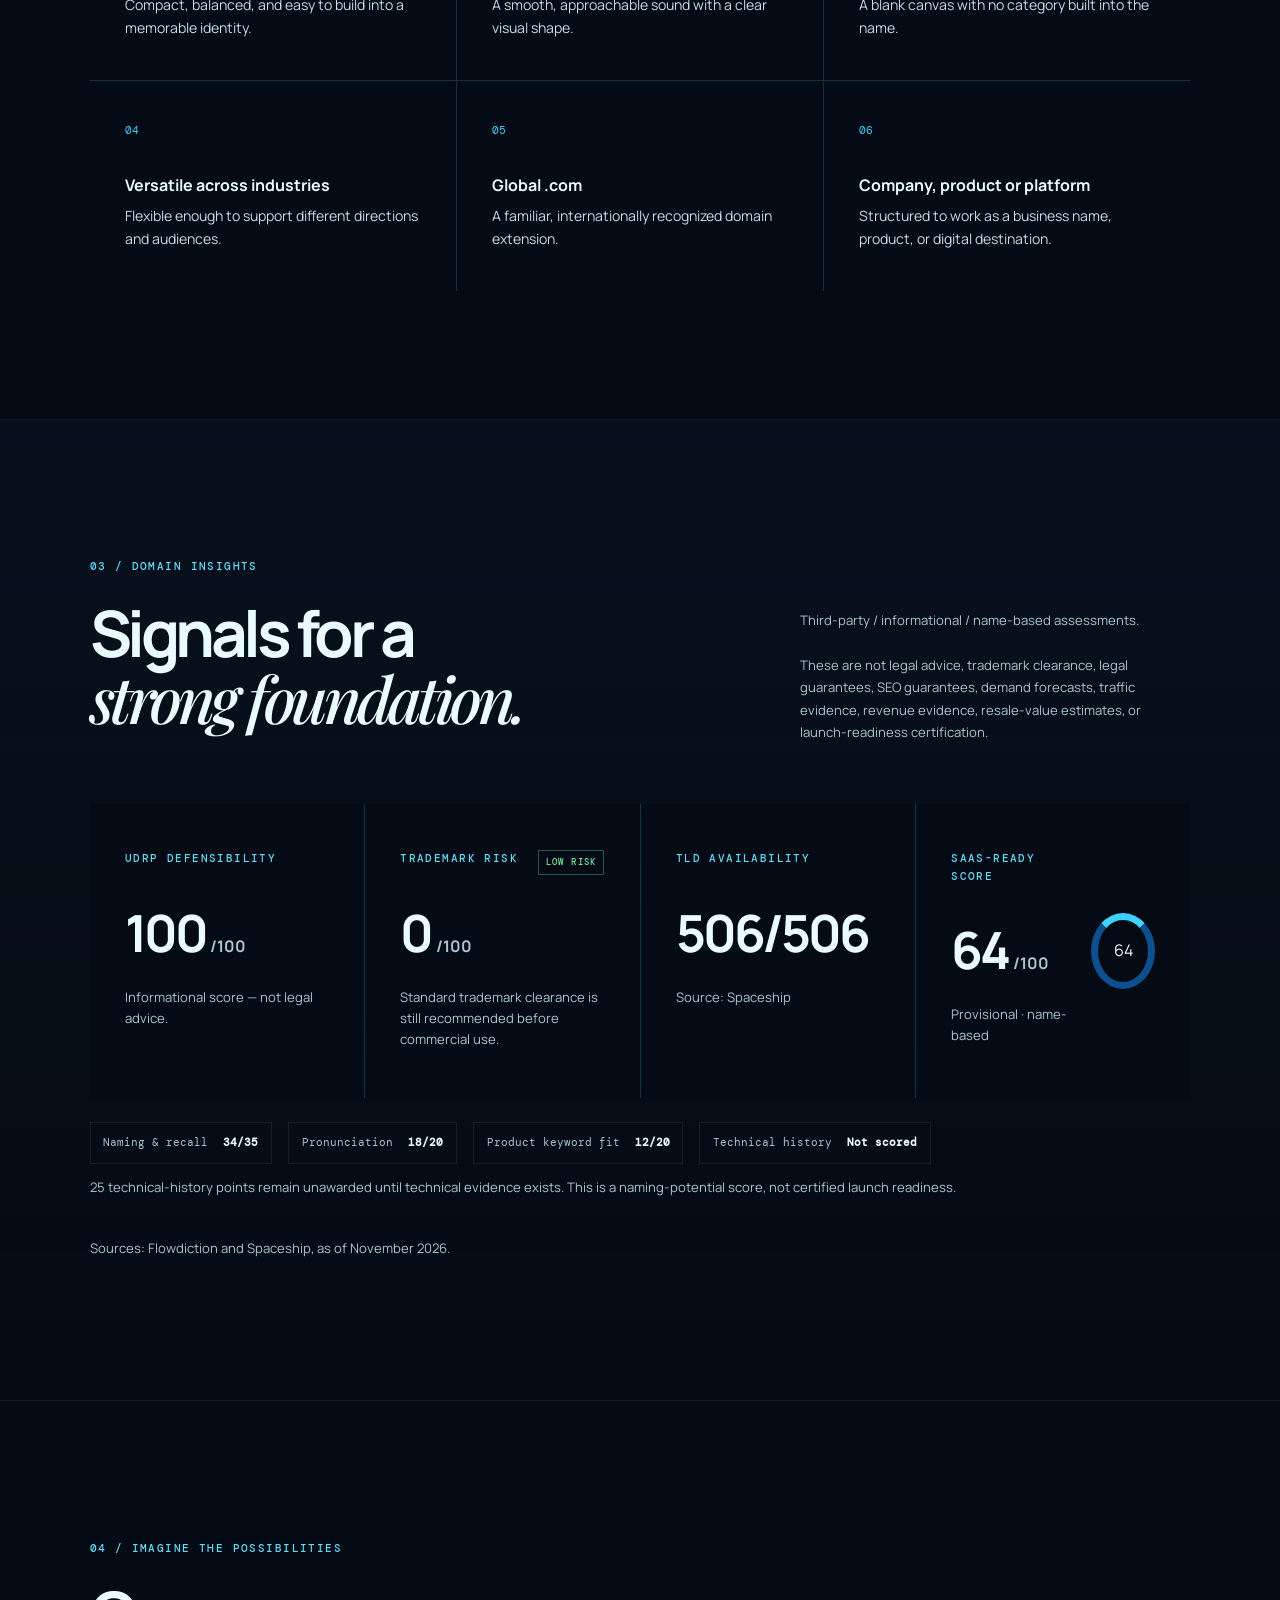
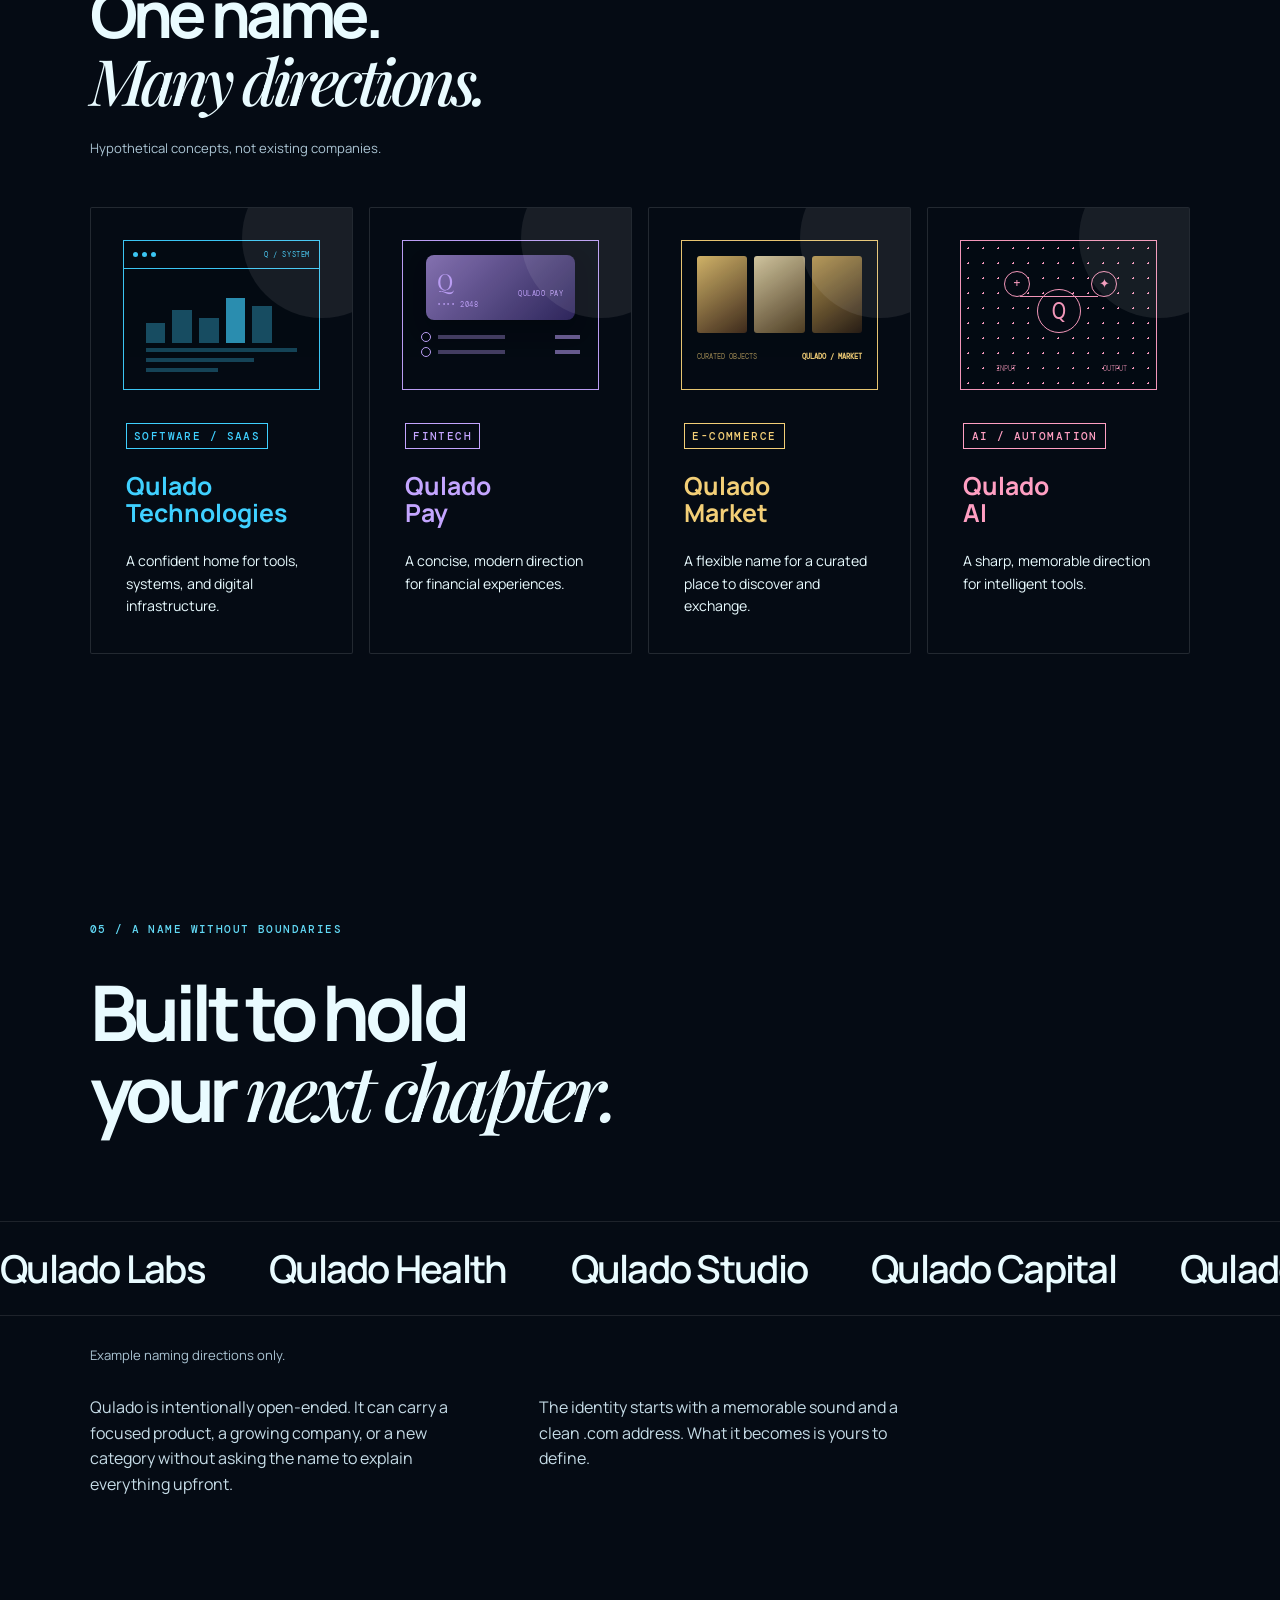
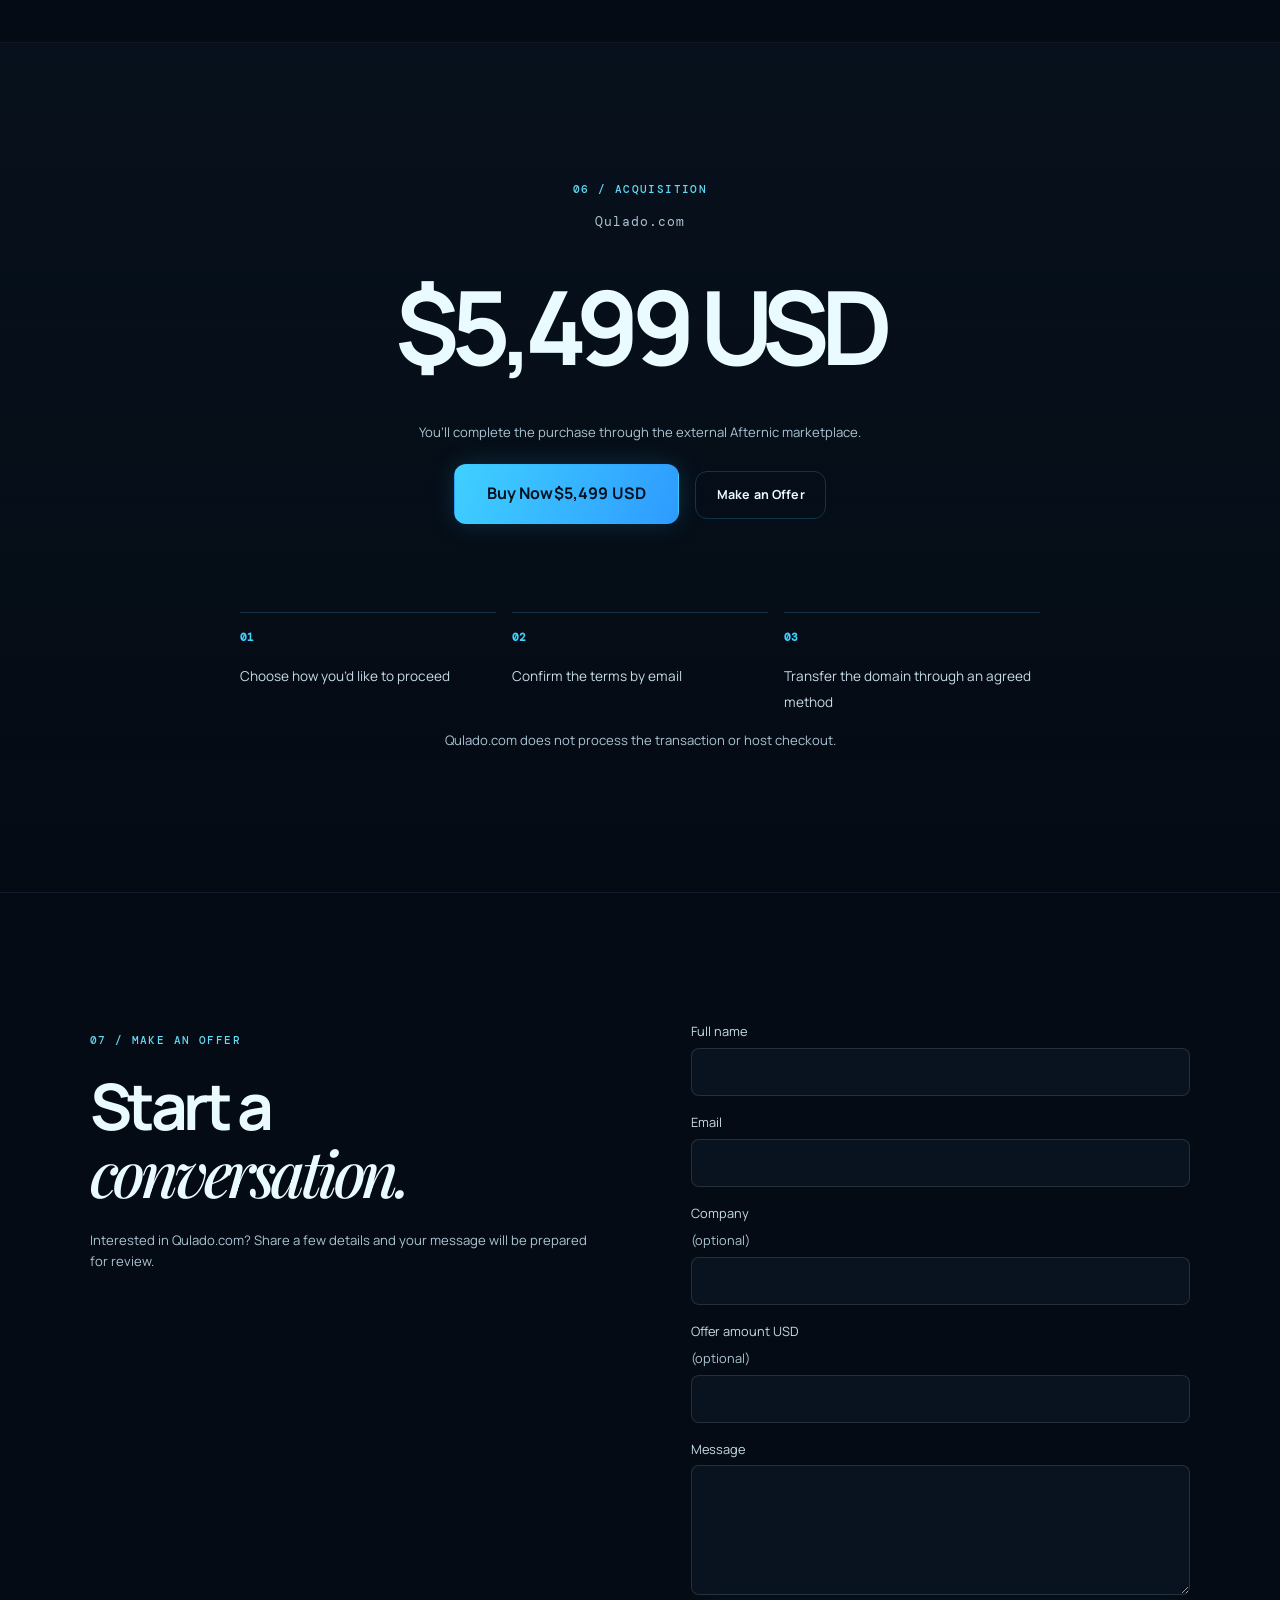
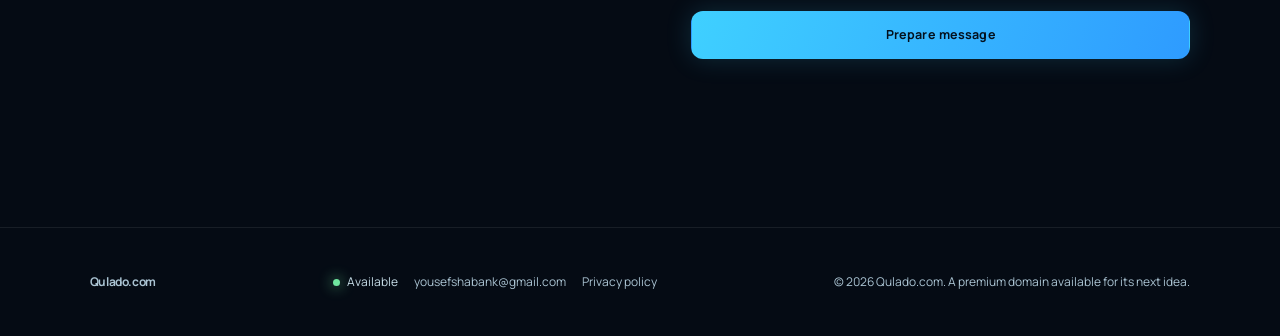
==== commit 53718a01: "update" ====
--- a/index.html
+++ b/index.html
@@ -1,128 +1,63 @@
-<!DOCTYPE html>
+<!doctype html>
 <html lang="en">
 <head>
-<meta charset="utf-8">
-<script>document.documentElement.classList.add("js")</script>
-<meta name="viewport" content="width=device-width, initial-scale=1, viewport-fit=cover">
-<title>Qulado.com | Premium brandable domain for sale</title>
-<meta name="description" content="Qulado.com is a distinctive six-letter .com brand name, available for acquisition. Make an offer or enquire today.">
-<link rel="canonical" href="https://qulado.com/">
-<meta name="robots" content="index,follow">
-<meta name="theme-color" content="#0B1220">
-<meta property="og:type" content="website">
-<meta property="og:site_name" content="Qulado.com">
-<meta property="og:url" content="https://qulado.com/">
-<meta property="og:title" content="Qulado.com | Premium brandable domain for sale">
-<meta property="og:description" content="A distinctive six-letter .com brand name, available for acquisition. Make an offer or enquire today.">
-<meta name="twitter:card" content="summary">
-<meta name="twitter:title" content="Qulado.com | Premium brandable domain for sale">
-<meta name="twitter:description" content="A distinctive six-letter .com brand name, available for acquisition.">
-<link rel="icon" href="data:image/svg+xml,%3Csvg xmlns='http://www.w3.org/2000/svg' viewBox='0 0 48 48'%3E%3Ccircle cx='22' cy='22' r='15' fill='none' stroke='%231677FF' stroke-width='3.5'/%3E%3Cpath d='M33 33L43 43' stroke='%234C9BFF' stroke-width='4' stroke-linecap='round'/%3E%3C/svg%3E">
-<link rel="stylesheet" href="https://fonts.googleapis.com/css2?family=Instrument+Serif:ital@0;1&family=Geist:wght@300;400;500;600&family=Geist+Mono:wght@400;500&display=swap">
-<link rel="stylesheet" href="styles.css">
+  <meta charset="utf-8">
+  <meta name="viewport" content="width=device-width, initial-scale=1">
+  <title>Qulado.com — A Name Ready for Its Next Big Idea</title>
+  <meta name="description" content="Qulado.com is a distinctive, versatile .com domain available for its next big idea.">
+  <meta name="theme-color" content="#050B14">
+  <meta name="robots" content="index,follow">
+  <link rel="canonical" href="https://qulado.com/">
+  <meta property="og:title" content="Qulado.com — A Name Ready for Its Next Big Idea">
+  <meta property="og:description" content="A distinctive, versatile digital identity ready for its next big idea.">
+  <meta property="og:type" content="website">
+  <meta property="og:url" content="https://qulado.com/">
+  <meta name="twitter:card" content="summary">
+  <link rel="icon" href="data:image/svg+xml,%3Csvg xmlns='http://www.w3.org/2000/svg' viewBox='0 0 64 64'%3E%3Crect width='64' height='64' rx='16' fill='%23050B14'/%3E%3Ctext x='32' y='48' text-anchor='middle' font-family='Arial,sans-serif' font-size='50' font-weight='800' fill='%233FD0FF'%3EQ%3C/text%3E%3C/svg%3E">
+  <link rel="stylesheet" href="styles.css">
 </head>
 <body>
-<svg width="0" height="0" style="position:absolute" aria-hidden="true"><symbol id="q" viewBox="0 0 48 48"><circle cx="22" cy="22" r="15" fill="none" stroke="currentColor" stroke-width="3.5"/><path d="M33 33L43 43" stroke="var(--ember)" stroke-width="4" stroke-linecap="round"/></symbol></svg>
-<a class="skip" href="#main">Skip to content</a>
+  <a class="skip-link" href="#main-content">Skip to content</a>
+  <div class="site-shell">
+    <header class="site-header">
+      <a class="brand" href="#top" aria-label="Qulado home"><span>Qulado<span class="brand-dot">.</span>com</span></a>
+      <nav class="desktop-nav" aria-label="Primary navigation">
+        <a href="#why">Why Qulado</a><a href="#insights">Insights</a><a href="#possibilities">Possibilities</a><a href="#offer">Offer</a>
+        <a class="button button-small button-primary" href="#acquisition">Buy Now <span class="price-inline" data-price></span></a>
+      </nav>
+    </header>
 
-<header class="top"><div class="wrap">
-<a class="brand" href="#top" aria-label="Qulado home"><svg aria-hidden="true"><use href="#q"/></svg>Qulado</a>
-<nav aria-label="Main"><a class="hide-s" href="#why">Why Qulado</a><a class="hide-s" href="#insights">Insights</a><a class="hide-s" href="#possibilities">Possibilities</a><a class="hide-s" href="#offer">Contact</a><a class="btn sm" data-acquire href="#acquire">Acquire</a></nav>
-</div></header>
+    <main id="main-content">
+      <section class="hero section-pad" id="top">
+        <span class="corner-label label-left">AVAILABLE</span><span class="corner-label label-right">BRANDABLE .COM</span>
+        <div class="hero-content">
+          <p class="eyebrow">DOMAIN <span>01 / 08</span></p>
+          <p class="hero-domain" data-domain></p>
+          <h1>Your Next Big Brand<br>Starts With <em>a Name.</em></h1>
+          <p class="hero-lede">Qulado.com is a distinctive, versatile digital identity ready for its next big idea.</p>
+          <div class="hero-meta"><span class="availability"><i></i><span data-availability></span></span><span class="hero-price" data-price></span></div>
+          <div class="hero-actions"><a class="button button-primary" href="#acquisition">Buy Now <span class="price-inline" data-price></span></a><a class="button button-secondary" href="#offer">Make an Offer</a></div>
+          <p class="purchase-note">Purchase is completed externally through the Afternic marketplace.</p>
+        </div>
+      </section>
 
-<main id="main">
-<div id="top" class="hero"><svg class="orb" viewBox="0 0 1300 420" fill="none" aria-hidden="true"><defs><linearGradient id="og" x1="0" x2="1"><stop offset="0" stop-color="#1677FF" stop-opacity="0"/><stop offset=".5" stop-color="#6AB0FF"/><stop offset="1" stop-color="#1677FF" stop-opacity="0"/></linearGradient><radialGradient id="of" cx=".5" cy="1" r=".7"><stop offset="0" stop-color="#1677FF" stop-opacity=".35"/><stop offset="1" stop-color="#1677FF" stop-opacity="0"/></radialGradient></defs><ellipse cx="650" cy="470" rx="620" ry="290" fill="url(#of)"/><ellipse cx="650" cy="470" rx="620" ry="290" stroke="url(#og)" stroke-width="2"/><ellipse cx="650" cy="480" rx="520" ry="230" stroke="url(#og)" stroke-width="1.5" opacity=".7"/><ellipse cx="650" cy="490" rx="410" ry="170" stroke="url(#og)" stroke-width="1" opacity=".5"/></svg><div class="wrap">
-<p class="status" id="status"><span class="dot" aria-hidden="true"></span><span id="status-text">Available for acquisition</span></p>
-<p class="mark" role="img" aria-label="Qulado.com"><span class="l" style="--i:0">Q</span><span class="l" style="--i:1">u</span><span class="l" style="--i:2">l</span><span class="l" style="--i:3">a</span><span class="l" style="--i:4">d</span><span class="l" style="--i:5">o</span><span class="l com" style="--i:6">.com</span></p>
-<div class="hero-grid">
-<div><h1>Your Next Big Brand Starts With <em>a Name.</em></h1><p class="sub">Qulado.com is a distinctive, versatile digital identity ready for its next big idea.</p></div>
-<div class="buy"><p class="price"><span data-bind="price"></span><small>USD asking price</small></p>
-<div class="ctas"><a class="btn" data-acquire href="#acquire">Acquire This Domain</a><a class="btn ghost" data-offer href="#offer">Make an Offer</a></div>
-<p class="note" data-acq-note role="status"></p></div>
-</div></div></div>
+      <section class="section-pad" id="why"><div class="section-heading"><p class="eyebrow">02 / WHY QULADO?</p><h2>A name with room<br>to become <em>anything.</em></h2></div><div class="letter-row" aria-label="Qulado letters"><span>Q</span><span>U</span><span>L</span><span>A</span><span>D</span><span>O</span></div><div class="feature-grid"><article><span class="icon">01</span><h3>Six letters</h3><p>Compact, balanced, and easy to build into a memorable identity.</p></article><article><span class="icon">02</span><h3>Easy to say and remember</h3><p>A smooth, approachable sound with a clear visual shape.</p></article><article><span class="icon">03</span><h3>Distinctive and invented</h3><p>A blank canvas with no category built into the name.</p></article><article><span class="icon">04</span><h3>Versatile across industries</h3><p>Flexible enough to support different directions and audiences.</p></article><article><span class="icon">05</span><h3>Global .com</h3><p>A familiar, internationally recognized domain extension.</p></article><article><span class="icon">06</span><h3>Company, product or platform</h3><p>Structured to work as a business name, product, or digital destination.</p></article></div></section>
 
-<section id="why" class="light"><div class="wrap">
-<h2 class="h2 rv">Short enough to remember. Open enough to grow into.</h2>
-<p class="lede rv">Qulado is an invented name, so it arrives with no baggage and no industry attached. Whatever its owner builds, the name belongs to them.</p>
-<div class="letters rv" aria-label="Q, U, L, A, D, O: six letters"><span>Q</span><span>U</span><span>L</span><span>A</span><span>D</span><span>O</span></div>
-<div class="grid g3">
-<div class="card rv"><h3>Six letters</h3><p>Compact enough for a logo, an app icon and a handle.</p></div>
-<div class="card rv"><h3>Easy to say and remember</h3><p>Three clear syllables: Koo-LAH-doh. Simple to share out loud.</p></div>
-<div class="card rv"><h3>Distinctive and invented</h3><p>Not a dictionary word, so it can be owned and trademarked more easily than a generic term.</p></div>
-<div class="card rv"><h3>Versatile across industries</h3><p>No built-in meaning ties it to one sector or product.</p></div>
-<div class="card rv"><h3>A global .com</h3><p>The extension buyers, investors and customers trust worldwide.</p></div>
-<div class="card rv"><h3>Company, product or platform</h3><p>Works as a parent brand, a single product or a digital service.</p></div>
-</div></div></section>
+      <section class="section-pad section-dark" id="insights"><div class="section-heading split"><div><p class="eyebrow">03 / DOMAIN INSIGHTS</p><h2>Signals for a<br><em>strong foundation.</em></h2></div><p class="disclaimer">Third-party / informational / name-based assessments.<br><br>These are not legal advice, trademark clearance, legal guarantees, SEO guarantees, demand forecasts, traffic evidence, revenue evidence, resale-value estimates, or launch-readiness certification.</p></div><div class="insight-grid"><article class="insight-card"><p class="card-label">UDRP DEFENSIBILITY</p><strong><span data-insight="udrpDefensibility"></span><small>/100</small></strong><p class="card-note">Informational score — not legal advice.</p></article><article class="insight-card"><p class="card-label">TRADEMARK RISK <span class="badge">LOW RISK</span></p><strong><span data-insight="trademarkRisk"></span><small>/100</small></strong><p class="card-note">Standard trademark clearance is still recommended before commercial use.</p></article><article class="insight-card"><p class="card-label">TLD AVAILABILITY</p><strong data-insight="tldAvailability"></strong><p class="card-note">Source: Spaceship</p></article><article class="insight-card score-card"><div><p class="card-label">SAAS-READY SCORE</p><strong><span data-insight="saasReadyScore"></span><small>/100</small></strong><p class="card-note">Provisional · name-based</p></div><div class="score-ring"><span data-insight="saasReadyScore"></span></div></article></div><div class="subscores"><span>Naming &amp; recall <b data-insight="namingRecall"></b></span><span>Pronunciation <b data-insight="pronunciation"></b></span><span>Product keyword fit <b data-insight="productKeywordFit"></b></span><span>Technical history <b>Not scored</b></span></div><p class="insight-footnote">25 technical-history points remain unawarded until technical evidence exists. This is a naming-potential score, not certified launch readiness.</p><p class="sources">Sources: Flowdiction and Spaceship, as of November 2026.</p></section>
 
-<section id="insights" aria-labelledby="ins-h"><div class="wrap">
-<h2 class="h2 rv" id="ins-h">Domain insights.</h2>
-<p class="lede rv">Automated third-party scores for Qulado.com, shown exactly as reported. They are informational, not guarantees.</p>
-<div class="ins top" id="ins-top"></div>
-<div class="ins" id="ins-saas"></div>
-<p class="fine rv" id="ins-fine"></p>
-</div></section>
+      <section class="section-pad" id="possibilities"><div class="section-heading"><p class="eyebrow">04 / IMAGINE THE POSSIBILITIES</p><h2>One name.<br><em>Many directions.</em></h2><p class="section-intro">Hypothetical concepts, not existing companies.</p></div><div class="concept-grid"><article class="concept concept-blue"><div class="concept-visual tech-visual"><div class="visual-top"><i></i><i></i><i></i><span>Q / SYSTEM</span></div><div class="visual-chart"><b></b><b></b><b></b><b></b><b></b></div><div class="visual-lines"><i></i><i></i><i></i></div></div><span class="pill">SOFTWARE / SAAS</span><h3>Qulado<br>Technologies</h3><p>A confident home for tools, systems, and digital infrastructure.</p></article><article class="concept concept-violet"><div class="concept-visual pay-visual"><div class="pay-card"><span>Q</span><small>QULADO PAY</small><strong>•••• 2048</strong></div><div class="pay-row"><i></i><span></span><b></b></div><div class="pay-row"><i></i><span></span><b></b></div></div><span class="pill">FINTECH</span><h3>Qulado<br>Pay</h3><p>A concise, modern direction for financial experiences.</p></article><article class="concept concept-gold"><div class="concept-visual market-visual"><div class="product product-one"></div><div class="product product-two"></div><div class="product product-three"></div><div class="market-caption"><span>CURATED OBJECTS</span><b>QULADO / MARKET</b></div></div><span class="pill">E-COMMERCE</span><h3>Qulado<br>Market</h3><p>A flexible name for a curated place to discover and exchange.</p></article><article class="concept concept-pink"><div class="concept-visual ai-visual"><div class="node node-main">Q</div><div class="node node-a">+</div><div class="node node-b">✦</div><div class="node-line line-a"></div><div class="node-line line-b"></div><span>INPUT</span><span>OUTPUT</span></div><span class="pill">AI / AUTOMATION</span><h3>Qulado<br>AI</h3><p>A sharp, memorable direction for intelligent tools.</p></article></div></section>
 
-<section id="possibilities" class="band"><div class="wrap">
-<h2 class="h2 rv">Imagine the possibilities.</h2>
-<p class="lede rv">One name, four directions. Each is a sketch of how Qulado could look in a different industry.</p>
-<p class="tag rv">Hypothetical concepts for illustration. They are not existing companies, products or services.</p>
-<div class="concepts" tabindex="0" role="region" aria-label="Four hypothetical brand concepts">
-<article class="cc t"><div><svg viewBox="0 0 48 48" aria-hidden="true"><circle cx="22" cy="22" r="15" fill="none" stroke="currentColor" stroke-width="3.5"/><path d="M18 17l-5 5 5 5M26 17l5 5-5 5" fill="none" stroke="currentColor" stroke-width="2.5" stroke-linecap="round" stroke-linejoin="round"/><path d="M33 33L43 43" stroke="currentColor" stroke-width="4" stroke-linecap="round"/></svg><p class="lock">Qulado Technologies</p><p>Software, SaaS and digital products built to scale.</p></div><span class="pill">Software</span></article>
-<article class="cc p"><div><svg viewBox="0 0 48 48" aria-hidden="true"><circle cx="22" cy="22" r="15" fill="none" stroke="currentColor" stroke-width="3.5"/><path d="M15 22h14M24 16l6 6-6 6" fill="none" stroke="currentColor" stroke-width="2.5" stroke-linecap="round" stroke-linejoin="round"/><path d="M33 33L43 43" stroke="currentColor" stroke-width="4" stroke-linecap="round"/></svg><p class="lock">Qulado Pay</p><p>Financial technology and payment platforms with a trustworthy tone.</p></div><span class="pill">Fintech</span></article>
-<article class="cc m"><div><svg viewBox="0 0 48 48" aria-hidden="true"><circle cx="22" cy="22" r="15" fill="none" stroke="currentColor" stroke-width="3.5"/><path d="M15 15c0-8 14-8 14 0" fill="none" stroke="currentColor" stroke-width="2.5" stroke-linecap="round" transform="translate(0 -3)"/><path d="M33 33L43 43" stroke="currentColor" stroke-width="4" stroke-linecap="round"/></svg><p class="lock">Qulado Market</p><p>E-commerce and online marketplaces with a friendly, open feel.</p></div><span class="pill">Commerce</span></article>
-<article class="cc a"><div><svg viewBox="0 0 48 48" aria-hidden="true"><circle cx="22" cy="22" r="15" fill="none" stroke="currentColor" stroke-width="3.5"/><circle cx="40" cy="9" r="3.5" fill="currentColor"/><path d="M22 15v14M15 22h14" stroke="currentColor" stroke-width="2" stroke-linecap="round"/><path d="M33 33L43 43" stroke="currentColor" stroke-width="4" stroke-linecap="round"/></svg><p class="lock">Qulado AI</p><p>Artificial intelligence and automation, precise and quiet.</p></div><span class="pill">AI</span></article>
-</div></div></section>
+      <section class="statement section-pad" id="boundaries"><p class="eyebrow">05 / A NAME WITHOUT BOUNDARIES</p><h2>Built to hold<br>your <em>next chapter.</em></h2><div class="ticker" aria-label="Example naming directions"><div class="ticker-track"><span>Qulado Labs</span><span>Qulado Health</span><span>Qulado Studio</span><span>Qulado Capital</span><span>Qulado Logistics</span><span>Qulado Learning</span></div></div><p class="example-note">Example naming directions only.</p><div class="statement-copy"><p>Qulado is intentionally open-ended. It can carry a focused product, a growing company, or a new category without asking the name to explain everything upfront.</p><p>The identity starts with a memorable sound and a clean .com address. What it becomes is yours to define.</p></div></section>
 
-<section id="boundaries"><div class="wrap">
-<h2 class="h2 rv">A name without boundaries.</h2>
-<div class="ticker rv" aria-hidden="true"><div class="track" id="track"></div></div>
-<div class="two"><p class="rv">Names that describe a product tend to limit it. Qulado does the opposite. It has no built-in meaning, so a founder can attach it to a product, a company or a whole portfolio.</p>
-<p class="rv">That freedom matters when a business grows, pivots or expands into new markets. The name stays the same while the offering changes. The words above are examples of what it could carry, not existing businesses.</p></div>
-</div></section>
+      <section class="acquisition section-pad section-dark" id="acquisition"><div class="acquisition-inner"><p class="eyebrow">06 / ACQUISITION</p><p class="acquisition-domain" data-domain></p><div class="acquisition-price" data-price></div><p class="purchase-note">You’ll complete the purchase through the external Afternic marketplace.</p><a class="button button-primary button-large" href="#offer">Buy Now <span class="price-inline" data-price></span></a><a class="button button-secondary" href="#offer">Make an Offer</a><div class="steps"><div><b>01</b><span>Choose how you’d like to proceed</span></div><div><b>02</b><span>Confirm the terms by email</span></div><div><b>03</b><span>Transfer the domain through an agreed method</span></div></div><p class="transaction-note">Qulado.com does not process the transaction or host checkout.</p></div></section>
 
-<section id="acquire" class="dark" aria-label="Acquire Qulado.com"><div class="wrap">
-<p class="status" style="border-color:#3a382f"><span class="dot" aria-hidden="true"></span><span data-bind="statusText">Available for acquisition</span></p>
-<p class="big" role="img" style="margin:28px 0 12px" aria-label="Qulado.com">Qulado<i>.com</i></p>
-<p class="price" style="margin-bottom:8px"><span data-bind="price"></span><small>USD</small></p>
-<p class="lede" style="margin-top:12px">Buy it through the marketplace listing, or send an offer directly to the owner.</p>
-<div class="ctas"><a class="btn" data-acquire href="#acquire">Acquire This Domain</a><a class="btn ghost" data-offer href="#offer">Make an Offer</a></div>
-<p class="note" data-acq-note role="status"></p>
-<ol class="steps">
-<li><strong>Choose how to proceed</strong>Use the marketplace listing when it is live, or send an inquiry or offer below.</li>
-<li><strong>Agree the terms</strong>The owner replies by email to confirm price, timing and the transfer method.</li>
-<li><strong>Transfer the domain</strong>Ownership moves through the method both parties agree on.</li>
-</ol></div></section>
+      <section class="section-pad offer-section" id="offer"><div class="section-heading"><p class="eyebrow">07 / MAKE AN OFFER</p><h2>Start a<br><em>conversation.</em></h2><p class="section-intro">Interested in Qulado.com? Share a few details and your message will be prepared for review.</p></div><form class="offer-form"><label>Full name <input type="text" name="name" autocomplete="name"></label><label>Email <input type="email" name="email" autocomplete="email"></label><label>Company <span>(optional)</span><input type="text" name="company" autocomplete="organization"></label><label>Offer amount USD <span>(optional)</span><input type="number" name="amount" min="0" inputmode="decimal"></label><label>Message <textarea name="message" rows="5"></textarea></label><button class="button button-primary" type="submit">Prepare message</button><div class="form-status" aria-live="polite"></div></form></section>
+    </main>
 
-<section id="offer" class="light"><div class="wrap fgrid">
-<div><h2 class="h2 rv">Make an offer or ask a question.</h2><p class="lede rv">Tell us who you are and what you plan to build. Offers are welcome. The owner reads every message.</p>
-<p class="lede rv" style="font-size:16px">Prefer email? Write to <a data-bind="emailLink" href="#"></a>.</p></div>
-<form id="form" novalidate class="rv">
-<div class="row"><div class="f"><label for="name">Full name</label><input id="name" name="name" autocomplete="name" required aria-describedby="e-name"><p class="err" id="e-name">Enter your full name.</p></div>
-<div class="f"><label for="email">Email address</label><input id="email" name="email" type="email" autocomplete="email" required aria-describedby="e-email"><p class="err" id="e-email">Enter a valid email address.</p></div></div>
-<div class="row"><div class="f"><label for="company">Company <span>(optional)</span></label><input id="company" name="company" autocomplete="organization"></div>
-<div class="f"><label for="amount">Offer amount in USD <span>(optional)</span></label><input id="amount" name="amount" inputmode="numeric" placeholder="e.g. 6500" aria-describedby="e-amount"><p class="err" id="e-amount">Enter a number greater than zero, or leave it blank.</p></div></div>
-<div class="f"><label for="message">Message</label><textarea id="message" name="message" required aria-describedby="e-message"></textarea><p class="err" id="e-message">Write a short message (at least 10 characters).</p></div>
-<div><button class="btn" type="submit">Prepare my inquiry</button></div>
-<p id="fstatus" role="status" aria-live="polite"></p>
-</form></div></section>
-</main>
-
-<footer><div class="wrap">
-<div><a class="brand" href="#top" style="color:var(--ink)"><svg aria-hidden="true"><use href="#q"/></svg>Qulado</a><p style="margin-top:14px;max-width:34ch">A brandable .com domain. This site presents a domain for sale, not an operating business.</p></div>
-<div><strong>Availability</strong><span data-bind="statusText"></span></div>
-<div><strong>Acquisition contact</strong><a data-bind="emailLink" href="#"></a><p style="margin-top:14px">&copy; <span id="yr"></span> Qulado.com. All rights reserved.</p><p style="margin-top:6px"><button type="button" class="lnk" id="open-privacy">Privacy policy</button></p></div>
-</div></footer>
-<dialog id="privacy-dialog" aria-labelledby="pp-title"><h2 id="pp-title">Privacy policy</h2>
-<p>Last updated November 10, 2026. This site presents the domain Qulado.com for sale. It is run by its owner, reachable at <a data-bind="emailLink" href="#"></a>.</p>
-<p><strong>What we collect.</strong> Only what you type into the inquiry form: your name, email address, optional company and offer amount, and your message.</p>
-<p><strong>How it travels.</strong> By default, the form opens your own email app with the inquiry prepared. This page does not transmit it, and nothing is sent until you press send. If the owner connects a form service, the form instead sends your details to that service and to the owner.</p>
-<p><strong>How it is used.</strong> To reply to you and discuss the sale of the domain. It is not sold or used for advertising.</p>
-<p><strong>Cookies and tracking.</strong> This page sets no cookies and runs no analytics. Fonts load from Google Fonts, which receives your IP address and browser details when the page loads.</p>
-<p><strong>Marketplace.</strong> If you buy through a marketplace listing, that platform's own terms and privacy policy apply.</p>
-<p><strong>Your choices.</strong> Email the address above to ask what the owner holds about you or to have it deleted.</p>
-<button type="button" class="btn" id="close-privacy">Close</button></dialog>
-
-<script src="config.js"></script>
-<script src="app.js"></script>
+    <footer class="site-footer"><div class="footer-brand"><span>Qulado.com</span></div><div class="footer-meta"><span><i></i><span data-availability></span></span><a href="mailto:yousefshabank@gmail.com" data-email></a><button type="button" class="privacy-link">Privacy policy</button></div><p>© 2026 Qulado.com. A premium domain available for its next idea.</p></footer>
+  </div>
+  <div class="mobile-bar"><span data-price></span><a class="button button-primary" href="#acquisition">Buy Now</a></div>
+  <dialog class="privacy-dialog"><button class="dialog-close" aria-label="Close privacy policy">×</button><p class="eyebrow">PRIVACY</p><h2>Privacy policy</h2><p>This site only collects information entered into the offer form. Without a configured endpoint, the page does not automatically transmit that data. No cookies or analytics are used by default. External font loading may generate network requests if enabled. Clicking Buy Now takes you to an external Afternic/GoDaddy service with its own policies.</p></dialog>
+  <script src="config.js"></script><script src="app.js"></script>
 </body>
 </html>
--- a/styles.css
+++ b/styles.css
@@ -1,161 +1,14 @@
-:root{--paper:#0B1220;--navy2:#14243B;--ink:#FFFFFF;--stone:#94A3B8;--line:rgba(148,163,184,.18);--ember:#1677FF;--accent:#1677FF;--ice:#EAF2FF;--r:16px;color-scheme:dark;
---sans:Geist,Inter,system-ui,-apple-system,"Segoe UI",sans-serif;--serif:"Instrument Serif",Georgia,serif;
-box-sizing:border-box;padding-top:env(safe-area-inset-top,0px);padding-bottom:env(safe-area-inset-bottom,0px)}
-.light{--paper:#EAF2FF;--ink:#0B1220;--stone:#475569;--line:#C9D9F2;--ember:#0B57D0;background:var(--ice);color:var(--ink)}
-html{scroll-behavior:smooth;scroll-padding-top:calc(76px + env(safe-area-inset-top,0px));background:#0B1220}
-*,*::before,*::after{box-sizing:border-box}
-body{margin:0;background:#0B1220;color:#fff;font:400 17px/1.65 var(--sans);-webkit-font-smoothing:antialiased}
-body::before{content:"";position:fixed;inset:0 0 auto;height:env(safe-area-inset-top,0px);background:#0B1220;z-index:60}
-h1,h2,h3,p{margin:0}a{color:inherit}
-:focus-visible{outline:2px solid #4C9BFF;outline-offset:3px;border-radius:6px}
-.light :focus-visible{outline-color:#0B57D0}
-.wrap{max-width:1200px;margin:0 auto;padding:0 24px;position:relative;z-index:1}
-.skip{position:absolute;left:-999px;top:8px;background:#fff;color:#0B1220;padding:10px 16px;z-index:100;border-radius:8px}.skip:focus{left:8px}
-header.top{position:sticky;top:env(safe-area-inset-top,0px);z-index:50;background:rgba(11,18,32,.78);backdrop-filter:blur(10px);border-bottom:1px solid var(--line)}
-header.top .wrap{display:flex;align-items:center;justify-content:space-between;height:68px}
-.brand{display:flex;align-items:center;gap:10px;text-decoration:none;font:600 19px/1 var(--sans);letter-spacing:-.02em;min-height:44px}
-.brand svg{width:28px;height:28px;color:#fff}
-nav{display:flex;align-items:center;gap:28px;font-size:15px}
-nav a{text-decoration:none;color:var(--stone);transition:color .2s;padding:10px 0}nav a:hover{color:#fff}
-nav a.btn{color:#fff}
-.btn{display:inline-flex;align-items:center;justify-content:center;gap:10px;min-height:50px;padding:0 28px;border-radius:12px;font:600 16px/1 var(--sans);text-decoration:none;border:1px solid #1469E8;background:#1469E8;color:#fff;cursor:pointer;box-shadow:0 1px 0 rgba(255,255,255,.25) inset,0 8px 24px -10px rgba(22,119,255,.7);transition:transform .25s cubic-bezier(.2,.7,.2,1),box-shadow .25s,background .2s,border-color .2s}
-.btn:hover{transform:translateY(-2px);background:#1160DA;border-color:#1160DA;box-shadow:0 1px 0 rgba(255,255,255,.3) inset,0 14px 34px -10px rgba(22,119,255,.85)}
-.btn:active{transform:none}
-.btn.ghost{background:rgba(255,255,255,.04);border-color:rgba(148,163,184,.35);color:#fff;box-shadow:none}
-.btn.ghost:hover{background:rgba(255,255,255,.1);border-color:#fff}
-.light .btn.ghost{background:transparent;color:#0B1220;border-color:#0B1220}
-.btn.sm{min-height:40px;padding:0 18px;font-size:14px}
-.btn[disabled]{opacity:.6;cursor:progress}
-/* hero */
-.hero{position:relative;overflow:hidden;padding:clamp(56px,8vw,104px) 0 calc(clamp(72px,9vw,130px) + 32px);text-align:center;
-background:radial-gradient(60% 55% at 50% -5%,rgba(22,119,255,.38),transparent 70%),radial-gradient(35% 40% at 95% 45%,rgba(22,119,255,.16),transparent 70%),radial-gradient(35% 40% at 5% 60%,rgba(22,119,255,.12),transparent 70%),#0B1220}
-.orb{position:absolute;left:50%;bottom:-6%;width:min(1300px,170%);transform:translateX(-50%);pointer-events:none;opacity:.9}
-.status{display:inline-flex;align-items:center;gap:10px;font:500 14px/1 var(--sans);border:1px solid rgba(22,119,255,.4);background:rgba(22,119,255,.1);color:#CFE2FF;padding:9px 16px;border-radius:999px}
-.dot{width:8px;height:8px;border-radius:50%;background:#3D93FF;animation:pulse 2.4s ease-out infinite}
-.status.off .dot{background:var(--stone);animation:none}
-@keyframes pulse{0%{box-shadow:0 0 0 0 rgba(61,147,255,.6)}70%,100%{box-shadow:0 0 0 10px transparent}}
-.mark{font:600 clamp(52px,15vw,196px)/1 var(--sans);letter-spacing:-.055em;margin:clamp(28px,4vw,44px) 0 clamp(20px,3vw,32px);white-space:nowrap;display:flex;align-items:baseline;justify-content:center}
-.mark .l{display:inline-block;animation:rise .8s cubic-bezier(.2,.7,.2,1) both;animation-delay:calc(var(--i)*70ms)}
-.mark .l:not(.com){background:linear-gradient(180deg,#fff 30%,#9FB8DE);-webkit-background-clip:text;background-clip:text;color:transparent;padding-bottom:.08em}
-.mark .com{color:var(--accent);font-weight:500}
-@keyframes rise{from{opacity:0;transform:translateY(.28em)}to{opacity:1;transform:none}}
-.hero-grid{display:flex;flex-direction:column;align-items:center;gap:40px}
-.hero h1{font:600 clamp(30px,4.4vw,54px)/1.1 var(--sans);letter-spacing:-.035em;max-width:20ch;margin:0 auto}
-.hero h1 em{font:400 italic 1.08em var(--serif);letter-spacing:-.01em;color:#4C9BFF}
-.hero p.sub{color:var(--stone);font-size:19px;max-width:48ch;margin:20px auto 0}
-.buy{display:flex;flex-direction:column;align-items:center}
-.price{font:600 clamp(40px,5.5vw,64px)/1 var(--sans);letter-spacing:-.04em}
-.price small{font:500 15px var(--sans);color:var(--stone);letter-spacing:0;margin-left:10px}
-.ctas{display:flex;flex-wrap:wrap;gap:12px;margin-top:24px}.buy .ctas{justify-content:center}
-.note{font-size:14px;color:#9FB8DE;margin-top:14px;min-height:1.4em}
-/* sections: rounded tops overlap the section above for a clean dark/light transition */
-section{position:relative;background:#0B1220;border-radius:32px 32px 0 0;margin-top:-32px;padding:calc(clamp(72px,9vw,128px) + 32px) 0 clamp(72px,9vw,128px)}
-section.light{background:var(--ice)}
-.h2{font:600 clamp(32px,4.8vw,56px)/1.08 var(--sans);letter-spacing:-.035em;max-width:20ch}
-.lede{color:var(--stone);max-width:54ch;margin-top:20px;font-size:18px}
-.lede a{color:#6AB0FF}.light .lede a{color:#0B57D0}
-.letters{display:flex;gap:10px;margin:44px 0 12px}
-.letters span{flex:1;max-width:84px;aspect-ratio:1;display:grid;place-items:center;background:#fff;border:1px solid var(--line);font:600 clamp(22px,4.5vw,36px) var(--sans);letter-spacing:-.03em;border-radius:14px;box-shadow:0 10px 24px -16px rgba(22,119,255,.4)}
-.letters span:first-child{background:#1469E8;border-color:#1469E8;color:#fff}
-.grid{display:grid;gap:16px;margin-top:40px;grid-template-columns:1fr}
-.card{background:#fff;border:1px solid var(--line);border-radius:var(--r);padding:28px;box-shadow:0 1px 2px rgba(11,18,32,.04),0 16px 36px -22px rgba(22,119,255,.35);transition:transform .3s cubic-bezier(.2,.7,.2,1),border-color .3s,box-shadow .3s}
-.card:hover{transform:translateY(-3px);border-color:var(--accent);box-shadow:0 1px 2px rgba(11,18,32,.04),0 22px 44px -20px rgba(22,119,255,.5)}
-.ic{width:44px;height:44px;border-radius:12px;display:grid;place-items:center;background:rgba(22,119,255,.1);color:#1677FF;margin-bottom:20px}
-.ic svg{width:22px;height:22px;fill:none;stroke:currentColor;stroke-width:1.7;stroke-linecap:round;stroke-linejoin:round}
-.card h3{font:600 20px/1.25 var(--sans);letter-spacing:-.02em;margin-bottom:8px}
-.card p{color:var(--stone);font-size:16px}
-@media(min-width:640px){.grid.g3{grid-template-columns:repeat(2,1fr)}}
-@media(min-width:960px){.grid.g3{grid-template-columns:repeat(3,1fr)}}
-/* insights */
-.ins{display:grid;gap:16px;margin-top:44px;grid-template-columns:1fr}
-.icard{background:rgba(20,36,59,.7);border:1px solid var(--line);border-radius:var(--r);padding:28px;box-shadow:0 20px 50px -34px rgba(22,119,255,.6)}
-.icard h3{min-height:28px;font:600 17px/1.3 var(--sans);letter-spacing:-.01em;color:#fff;display:flex;align-items:center;justify-content:space-between;gap:12px;flex-wrap:wrap}
-.badge{font:500 13px/1 var(--sans);padding:6px 11px;border-radius:999px;background:rgba(22,119,255,.16);color:#9CC8FF;border:1px solid rgba(22,119,255,.35)}
-.num{font:600 clamp(40px,5vw,56px)/1 var(--sans);letter-spacing:-.04em;margin:18px 0 14px}
-.num small{font:500 18px var(--sans);color:var(--stone);letter-spacing:0;margin-left:4px}
-.bar{height:8px;border-radius:99px;background:rgba(148,163,184,.18);overflow:hidden}
-.fill{display:block;height:100%;border-radius:99px;background:linear-gradient(90deg,#1677FF,#4C9BFF);width:0;transition:width 1s cubic-bezier(.2,.7,.2,1)}
-.in .fill{width:var(--w)}
-.src{display:inline-block;font-size:13px;color:#9FB8DE;margin-top:16px}
-.icard p.d{color:var(--stone);font-size:15px;margin-top:6px}
-.saas{display:grid;gap:28px;grid-template-columns:1fr;align-items:center}
-.ringw{position:relative;width:150px;height:150px;flex:none}
-.ring{width:150px;height:150px;transform:rotate(-90deg)}
-.ring circle{fill:none;stroke-width:9}
-.rt{stroke:rgba(148,163,184,.18)}
-.rp{stroke:#1677FF;stroke-linecap:round;stroke-dasharray:0 100;transition:stroke-dasharray 1.1s cubic-bezier(.2,.7,.2,1)}
-.in .rp{stroke-dasharray:var(--v) 100}
-.rn{position:absolute;inset:0;display:grid;place-content:center;text-align:center;font:600 38px/1 var(--sans);letter-spacing:-.04em}
-.rn small{font:500 13px var(--sans);color:var(--stone);letter-spacing:0}
-.sub{display:grid;gap:16px}
-.sub div.r{display:grid;gap:8px}
-.sub .t{display:flex;justify-content:space-between;font-size:15px}.sub .t span:last-child{color:#C7D5EA;font-weight:500}
-.sub .ns .bar{opacity:.5}
-.fine{color:var(--stone);font-size:14px;max-width:78ch;margin-top:28px}
-@media(min-width:900px){.ins.top{grid-template-columns:repeat(3,1fr)}.saas{grid-template-columns:auto 1fr;gap:48px}}
-@media(prefers-reduced-motion:reduce){.fill,.rp{transition:none!important}}
-/* concepts */
-.band{background:var(--navy2);background-image:radial-gradient(50% 40% at 50% 0%,rgba(22,119,255,.18),transparent 70%)}
-.tag{display:inline-block;font-size:14px;border:1px solid var(--line);background:rgba(255,255,255,.04);border-radius:999px;padding:8px 16px;color:#C7D5EA;margin-top:24px}
-.concepts{display:flex;gap:16px;margin-top:40px;overflow-x:auto;scroll-snap-type:x mandatory;padding-bottom:12px;-webkit-overflow-scrolling:touch}
-.cc{flex:0 0 min(82vw,320px);scroll-snap-align:start;background:var(--bg);color:var(--fg);padding:30px;border-radius:20px;min-height:380px;display:flex;flex-direction:column;justify-content:space-between;border:1px solid rgba(255,255,255,.08);transition:transform .3s cubic-bezier(.2,.7,.2,1),box-shadow .3s}
-.cc:hover{transform:translateY(-4px);box-shadow:0 24px 50px -24px rgba(0,0,0,.7)}
-.cc svg{width:56px;height:56px;color:var(--ac)}
-.cc .lock{font:var(--w) 28px/1.1 var(--ff);letter-spacing:var(--ls,0);margin:28px 0 12px}
-.cc p{opacity:.85;font-size:16px;font-family:var(--ff)}
-.cc .pill{align-self:flex-start;margin-top:22px;font-size:13px;padding:6px 12px;border-radius:999px;background:var(--ac);color:var(--bg)}
-.cc.t{--bg:#F6F7FF;--fg:#0E1330;--ac:#2F4BFF;--ff:Geist,system-ui,sans-serif;--w:600;--ls:-.03em}
-.cc.p{--bg:#0F5B45;--fg:#EAF7F1;--ac:#9BE8C6;--ff:Geist,system-ui,sans-serif;--w:600;--ls:-.01em}
-.cc.m{--bg:#FFF6E0;--fg:#3A2A05;--ac:#F2A71B;--ff:ui-rounded,"SF Pro Rounded","Nunito",Geist,system-ui,sans-serif;--w:700}
-.cc.a{--bg:#1B1433;--fg:#EFE9FF;--ac:#B79CFF;--ff:Geist,system-ui,sans-serif;--w:300;--ls:.04em}
-.cc.m .pill{color:#3A2A05}
-@media(min-width:1100px){.concepts{overflow:visible}.cc{flex:1}}
-/* boundaries */
-.ticker{overflow:hidden;margin-top:56px;border-block:1px solid var(--line);padding:24px 0;mask-image:linear-gradient(90deg,transparent,#000 8%,#000 92%,transparent)}
-.track{display:flex;gap:56px;width:max-content;animation:slide 38s linear infinite;font:600 clamp(30px,4.4vw,52px)/1 var(--sans);letter-spacing:-.04em;white-space:nowrap}
-.track b{font-weight:600;color:var(--accent)}
-.ticker:hover .track{animation-play-state:paused}
-@keyframes slide{to{transform:translateX(-50%)}}
-.two{display:grid;gap:28px;margin-top:44px;grid-template-columns:1fr}
-.two p{color:var(--stone);max-width:50ch}
-@media(min-width:860px){.two{grid-template-columns:1fr 1fr;gap:72px}}
-/* acquire */
-.dark{background:var(--navy2);background-image:radial-gradient(55% 60% at 50% 0%,rgba(22,119,255,.32),transparent 70%),radial-gradient(40% 40% at 100% 100%,rgba(22,119,255,.14),transparent 70%)}
-.big{font:600 clamp(48px,11vw,150px)/1 var(--sans);letter-spacing:-.055em}
-.big i{font-style:normal;color:var(--accent);font-weight:500}
-.dark .status{border-color:rgba(22,119,255,.4)}
-.steps{list-style:none;padding:0;margin:56px 0 0;display:grid;gap:16px;counter-reset:s;grid-template-columns:1fr}
-.steps li{counter-increment:s;background:rgba(11,18,32,.5);border:1px solid var(--line);border-radius:var(--r);padding:24px;color:var(--stone)}
-.steps li::before{content:counter(s);display:grid;place-items:center;width:34px;height:34px;border-radius:10px;background:rgba(22,119,255,.15);color:#6AB0FF;font:600 15px var(--sans);margin-bottom:16px}
-.steps strong{display:block;color:#fff;font-weight:600;margin-bottom:4px}
-@media(min-width:860px){.steps{grid-template-columns:repeat(3,1fr)}}
-/* form */
-.fgrid{display:grid;gap:48px;grid-template-columns:1fr}
-@media(min-width:960px){.fgrid{grid-template-columns:.85fr 1.15fr;gap:88px}}
-form{display:grid;gap:20px;background:#fff;border:1px solid var(--line);border-radius:20px;padding:clamp(22px,3.5vw,36px);box-shadow:0 24px 60px -34px rgba(22,119,255,.5)}
-.row{display:grid;gap:20px;grid-template-columns:1fr}
-@media(min-width:640px){.row{grid-template-columns:1fr 1fr}}
-label{display:block;font-size:14px;font-weight:600;margin-bottom:8px}
-label span{color:var(--stone);font-weight:400}
-input,textarea{width:100%;font:400 16px var(--sans);color:#0B1220;background:#F7FAFF;border:1px solid #B8CCEB;border-radius:12px;padding:14px;min-height:50px;transition:border-color .2s,box-shadow .2s}
-textarea{min-height:140px;resize:vertical}
-input:focus,textarea:focus{outline:none;border-color:#1677FF;box-shadow:0 0 0 4px rgba(22,119,255,.2)}
-.err{display:none;color:#B42318;font-size:14px;margin-top:6px}
-.invalid input,.invalid textarea{border-color:#B42318}.invalid .err{display:block}
-#fstatus{font-size:15px;padding:14px 16px;border-radius:12px;border:1px solid #B8CCEB;background:#EAF2FF;color:#0B1220;display:none}
-#fstatus.show{display:block}
-footer{position:relative;background:#0B1220;border-radius:32px 32px 0 0;margin-top:-32px;border-top:1px solid var(--line);padding:calc(56px + 32px) 0 48px;font-size:15px;color:var(--stone)}
-footer .wrap{display:grid;gap:28px;grid-template-columns:1fr}
-@media(min-width:860px){footer .wrap{grid-template-columns:1.4fr 1fr 1fr}}
-footer strong{color:#fff;font-weight:600;display:block;margin-bottom:6px}
-footer a:not(.brand){color:#6AB0FF;display:inline-block;padding:8px 0}
-.lnk{background:none;border:0;padding:10px 0;font:inherit;color:#6AB0FF;text-decoration:underline;cursor:pointer;min-height:44px}
-dialog{--ink:#fff;--stone:#94A3B8;max-width:640px;width:calc(100% - 32px);max-height:85vh;overflow:auto;background:var(--navy2);color:#fff;border:1px solid var(--line);border-radius:20px;padding:32px}
-dialog::backdrop{background:rgba(5,9,18,.72)}
-dialog h2{font:600 30px/1.1 var(--sans);letter-spacing:-.03em;margin-bottom:16px}
-dialog p{color:#B7C4D8;margin:0 0 14px;font-size:16px}dialog a{color:#6AB0FF}dialog strong{color:#fff}
-dialog .btn{width:auto}
-.js .rv{opacity:0;transform:translateY(14px);transition:opacity .7s,transform .7s cubic-bezier(.2,.7,.2,1)}
-.js .rv.in{opacity:1;transform:none}
-@media(max-width:639px){nav .hide-s{display:none}.wrap{padding:0 20px}.btn{width:100%}.btn.sm{width:auto}section,footer{border-radius:24px 24px 0 0}}
-@media(prefers-reduced-motion:reduce){html{scroll-behavior:auto}*,*::before,*::after{animation:none!important;transition:none!important}.js .rv{opacity:1;transform:none}.track{width:auto;flex-wrap:wrap;gap:20px 40px}.ticker{mask-image:none}}
+@import url('https://fonts.googleapis.com/css2?family=DM+Mono:wght@400;500&family=Manrope:wght@400;500;600;700;800&family=Playfair+Display:ital,wght@1,500&display=swap');
+:root{--bg-primary:#050b14;--bg-secondary:#08131f;--blue-deep:#0e4f8f;--blue-bright:#1b6bb5;--cyan:#3fd0ff;--azure:#2e9bff;--text-primary:#e9fbff;--text-secondary:rgba(255,255,255,.75);--text-muted:#8fa6bd;--text-accent:#3cc8f0;--border-subtle:rgba(63,208,255,.2);--serif:'Playfair Display',Georgia,serif;--mono:'DM Mono',monospace;--sans:'Manrope',Arial,sans-serif}*{box-sizing:border-box}html{scroll-behavior:smooth}body{margin:0;background:var(--bg-primary);color:var(--text-primary);font-family:var(--sans);line-height:1.6;overflow-x:hidden}body:before{content:"";position:fixed;inset:0;pointer-events:none;background:radial-gradient(ellipse at 0 35%,rgba(27,107,181,.18),transparent 35%),radial-gradient(ellipse at 100% 55%,rgba(46,155,255,.12),transparent 35%);z-index:-1}a{color:inherit;text-decoration:none}button,input,textarea{font:inherit}.skip-link{position:absolute;left:1rem;top:-5rem;background:var(--cyan);color:var(--bg-primary);padding:.75rem 1rem;z-index:20}.skip-link:focus{top:1rem}.site-shell{max-width:1500px;margin:auto}.site-header{height:80px;display:flex;align-items:center;justify-content:space-between;padding:0 clamp(1rem,4vw,4rem);border-bottom:1px solid rgba(255,255,255,.06)}.brand,.footer-brand{display:flex;align-items:center;gap:.7rem;font-weight:700;letter-spacing:-.03em}.brand-mark{display:inline-flex;width:30px;height:30px}.brand-mark svg{width:100%;height:100%}.brand-dot{color:var(--cyan)}.desktop-nav{display:flex;align-items:center;gap:1.5rem;font-size:.82rem;color:var(--text-muted)}.desktop-nav a:not(.button):hover{color:var(--text-primary)}.section-pad{padding:clamp(5rem,10vw,10rem) clamp(1rem,7vw,7rem)}.hero{min-height:calc(100vh - 80px);display:grid;place-items:center;text-align:center;position:relative}.hero:after{content:"";position:absolute;inset:8% 10%;background:radial-gradient(ellipse,rgba(12,58,105,.28),transparent 65%);z-index:-1}.hero-content{max-width:760px}.hero-mark{width:118px;height:118px;margin:0 auto 1rem}.hero-mark svg{width:100%;height:100%}.eyebrow,.card-label,.pill{font-family:var(--mono);font-size:.68rem;letter-spacing:.13em;color:var(--text-accent);font-weight:500}.eyebrow span{color:var(--text-muted);margin-left:.8rem}.hero-domain,.acquisition-domain{font-family:var(--mono);color:var(--text-muted);font-size:.8rem;letter-spacing:.08em}.hero h1,h2{font-size:clamp(2.5rem,6vw,5.5rem);line-height:1.02;letter-spacing:-.07em;margin:1.5rem 0;font-weight:700}.hero h1 em,h2 em{font-family:var(--serif);font-weight:500;letter-spacing:-.07em}.hero-lede{font-size:clamp(1rem,1.5vw,1.2rem);color:var(--text-secondary);max-width:520px;margin:0 auto 2rem}.hero-meta{display:flex;justify-content:center;gap:1.25rem;align-items:center;font-family:var(--mono);font-size:.77rem}.availability,.footer-meta>span{display:inline-flex;align-items:center;gap:.45rem;color:var(--text-secondary)}.availability i,.footer-meta i{width:7px;height:7px;border-radius:50%;background:#70e6a0;box-shadow:0 0 14px #70e6a0}.hero-price{color:var(--text-primary)}.hero-actions{display:flex;justify-content:center;flex-wrap:wrap;gap:.8rem;margin:2rem 0 1rem}.button{display:inline-flex;align-items:center;justify-content:center;min-height:48px;padding:0 1.3rem;border-radius:12px;border:1px solid transparent;font-size:.78rem;font-weight:700;letter-spacing:.01em;transition:.2s ease}.button-primary{background:linear-gradient(110deg,var(--cyan),var(--azure));color:#04111e;box-shadow:0 0 26px rgba(63,208,255,.17)}.button-primary:hover{transform:translateY(-2px);box-shadow:0 0 34px rgba(63,208,255,.35)}.button-secondary{border-color:var(--border-subtle);color:var(--text-primary)}.button-secondary:hover{border-color:var(--cyan);color:var(--cyan)}.button-small{min-height:38px;padding:0 1rem}.button-large{font-size:1rem;min-height:60px;padding:0 2rem}.purchase-note,.transaction-note,.card-note,.disclaimer,.section-intro,.sources,.insight-footnote,.example-note{color:var(--text-muted);font-size:.82rem}.corner-label{position:absolute;top:50%;font-family:var(--mono);font-size:.62rem;color:var(--text-muted);letter-spacing:.14em;writing-mode:vertical-rl}.label-left{left:2rem}.label-right{right:2rem;transform:rotate(180deg)}.section-heading{max-width:760px;margin-bottom:3rem}.section-heading h2{font-size:clamp(2.2rem,5vw,4.5rem)}.section-heading.split{display:flex;justify-content:space-between;gap:3rem;align-items:end;max-width:none}.disclaimer{max-width:390px;line-height:1.7}.letter-row{display:flex;gap:.55rem;flex-wrap:wrap;margin:2rem 0 4rem}.letter-row span{display:grid;place-items:center;width:clamp(2.8rem,7vw,5rem);height:clamp(2.8rem,7vw,5rem);border:1px solid var(--border-subtle);background:rgba(8,19,31,.7);font-size:1.3rem}.feature-grid,.insight-grid,.concept-grid{display:grid;grid-template-columns:repeat(3,1fr);gap:1px;background:var(--border-subtle)}.feature-grid article,.insight-card,.concept{background:var(--bg-primary);padding:clamp(1.25rem,3vw,2.2rem);min-height:210px}.feature-grid h3{font-size:1rem;margin:2rem 0 .4rem}.feature-grid p,.concept p{color:var(--text-secondary);font-size:.88rem;margin:0}.icon{font-family:var(--mono);color:var(--cyan);font-size:.7rem}.section-dark{background:linear-gradient(180deg,rgba(8,19,31,.8),rgba(5,11,20,.5));border-block:1px solid rgba(255,255,255,.05)}.insight-grid{grid-template-columns:repeat(4,1fr);margin-top:3rem}.insight-card strong{font-size:clamp(2rem,4vw,3.5rem);letter-spacing:-.06em;display:block;margin-top:1.5rem}.insight-card strong small{font-size:1rem;color:var(--text-muted);letter-spacing:0;margin-left:.3rem}.badge{border:1px solid rgba(112,230,160,.35);color:#70e6a0;padding:.25rem .4rem;font-size:.58rem;float:right}.score-card{display:flex;justify-content:space-between;gap:1rem}.score-ring{width:76px;height:76px;border-radius:50%;display:grid;place-items:center;border:7px solid var(--blue-deep);border-top-color:var(--cyan);font-size:1rem;align-self:center}.subscores{display:flex;gap:1rem;flex-wrap:wrap;margin-top:1.5rem}.subscores span{font-family:var(--mono);font-size:.68rem;color:var(--text-muted);padding:.7rem .8rem;border:1px solid rgba(255,255,255,.08)}.subscores b{color:var(--text-primary);margin-left:.5rem}.sources{margin-top:2.5rem}.concept-grid{grid-template-columns:repeat(4,1fr);background:transparent;gap:1rem}.concept{min-height:350px;border:1px solid rgba(255,255,255,.12);border-radius:2px;position:relative;overflow:hidden}.concept:after{content:"";position:absolute;width:160px;height:160px;right:-50px;top:-50px;border-radius:50%;background:rgba(255,255,255,.08)}.concept-icon{font-size:3rem;font-family:var(--serif);font-style:italic;display:block;margin-bottom:2.5rem}.concept .pill{color:currentColor;border:1px solid currentColor;padding:.3rem .45rem}.concept h3{font-size:1.55rem;line-height:1.1;margin:1.5rem 0}.concept-blue{color:var(--cyan)}.concept-violet{color:#c4a5ff}.concept-gold{color:#f3cf77}.concept-pink{color:#ff9fc2}.concept p{color:var(--text-primary)}.statement{min-height:90vh;display:flex;flex-direction:column;justify-content:center}.statement h2{max-width:850px}.ticker{overflow:hidden;border-block:1px solid rgba(255,255,255,.1);margin:4rem calc(-1 * clamp(1rem,7vw,7rem)) 1rem}.ticker-track{display:flex;gap:4rem;width:max-content;padding:1rem 0;animation:ticker 24s linear infinite}.ticker span{font-family:var(--serif);font-style:italic;font-size:clamp(1.5rem,3vw,2.5rem);color:var(--text-secondary)}@keyframes ticker{to{transform:translateX(-50%)}}.statement-copy{display:grid;grid-template-columns:1fr 1fr;gap:3rem;max-width:850px;color:var(--text-secondary)}.acquisition{text-align:center}.acquisition-inner{max-width:800px;margin:auto}.acquisition-price{font-size:clamp(3rem,8vw,7rem);font-weight:700;letter-spacing:-.08em}.acquisition .button{margin:.5rem}.steps{display:grid;grid-template-columns:repeat(3,1fr);gap:1rem;text-align:left;margin:5rem 0 1rem}.steps div{border-top:1px solid var(--border-subtle);padding-top:1rem}.steps b{font-family:var(--mono);font-size:.7rem;color:var(--cyan);display:block;margin-bottom:1rem}.steps span{font-size:.85rem;color:var(--text-secondary)}.offer-section{display:grid;grid-template-columns:1fr 1fr;gap:clamp(2rem,8vw,8rem);align-items:start}.offer-form{display:grid;gap:1rem}.offer-form label{font-size:.8rem;color:var(--text-secondary);display:grid;gap:.4rem}.offer-form label span{color:var(--text-muted)}input,textarea{background:var(--bg-secondary);color:var(--text-primary);border:1px solid rgba(255,255,255,.12);border-radius:8px;padding:.8rem;min-height:48px;resize:vertical}input:focus,textarea:focus{outline:2px solid var(--focus-ring);outline-offset:2px}.site-footer{border-top:1px solid rgba(255,255,255,.08);padding:2rem clamp(1rem,7vw,7rem);display:flex;flex-wrap:wrap;align-items:center;gap:1.5rem;justify-content:space-between;color:var(--text-muted);font-size:.75rem}.footer-meta{display:flex;align-items:center;gap:1rem;flex-wrap:wrap}.footer-meta a:hover,.privacy-link:hover{color:var(--cyan)}.privacy-link{background:none;border:0;color:var(--text-muted);cursor:pointer;padding:0}.mobile-bar{display:none}.privacy-dialog{max-width:540px;background:var(--bg-secondary);color:var(--text-primary);border:1px solid var(--border-subtle);border-radius:12px;padding:2rem}.privacy-dialog::backdrop{background:rgba(0,0,0,.75)}.dialog-close{float:right;background:none;border:0;color:var(--text-muted);font-size:1.7rem;cursor:pointer}
+@media(max-width:900px){.desktop-nav a:not(.button){display:none}.feature-grid{grid-template-columns:repeat(2,1fr)}.insight-grid{grid-template-columns:repeat(2,1fr)}.concept-grid{display:flex;overflow-x:auto;scroll-snap-type:x mandatory;padding-bottom:1rem}.concept{min-width:78vw;scroll-snap-align:start}.section-heading.split{display:block}.disclaimer{margin-top:2rem}.offer-section{grid-template-columns:1fr}.label-left,.label-right{display:none}.mobile-bar{display:flex;position:fixed;bottom:0;left:0;right:0;z-index:10;align-items:center;justify-content:space-between;padding:.7rem 1rem;background:rgba(5,11,20,.95);border-top:1px solid var(--border-subtle);backdrop-filter:blur(14px);font-family:var(--mono);font-size:.75rem}.mobile-bar .button{min-height:44px}.site-footer{padding-bottom:6rem}}
+@media(max-width:520px){.site-header{height:66px}.desktop-nav .button{padding:0 .7rem;font-size:.7rem}.hero{min-height:calc(100vh - 66px)}.hero h1{font-size:clamp(2.4rem,12vw,3.6rem)}.feature-grid,.insight-grid{grid-template-columns:1fr}.feature-grid article{min-height:auto}.letter-row{margin-bottom:2rem}.statement-copy,.steps{grid-template-columns:1fr;gap:1rem}.steps{margin-top:3rem}.acquisition-price{font-size:clamp(3rem,17vw,5.5rem)}.hero-actions{flex-direction:column}.hero-actions .button{width:100%}.site-footer{align-items:flex-start;flex-direction:column}.section-pad{padding-top:4.5rem;padding-bottom:4.5rem}}
+@media(prefers-reduced-motion:reduce){html{scroll-behavior:auto}.ticker-track{animation:none}}
+
+.hero-domain{font-size:clamp(3rem,10vw,8.5rem);line-height:.95;letter-spacing:-.09em;color:var(--text-primary);font-family:var(--sans);font-weight:800;margin:1.25rem auto 2rem;text-shadow:0 0 36px rgba(63,208,255,.16)}
+.hero h1{margin-top:0}
+.form-status{font-size:.82rem;min-height:1.5rem}.form-status-error{color:#ff9b9b}.form-status-success{color:#8ff0ba}.form-status-notice{color:var(--cyan)}.message-fallback{display:grid;gap:.8rem;border-top:1px solid var(--border-subtle);padding-top:1rem}.fallback-heading{color:var(--text-secondary);font-size:.82rem;margin:0}.generated-message{font-family:var(--mono);font-size:.72rem}.fallback-actions{display:flex;flex-wrap:wrap;gap:.5rem}.fallback-actions .button{min-height:42px;font-size:.72rem}
+.ticker span{font-family:var(--sans);font-style:normal;font-weight:600;letter-spacing:-.045em;color:var(--text-primary)}
+.concept-visual{height:150px;margin:-.2rem -.2rem 2rem;border:1px solid currentColor;background:rgba(5,11,20,.38);position:relative;overflow:hidden;opacity:.95}.visual-top{height:28px;border-bottom:1px solid currentColor;display:flex;align-items:center;gap:4px;padding:0 9px;font-family:var(--mono);font-size:7px;letter-spacing:.08em}.visual-top i{width:5px;height:5px;border-radius:50%;background:currentColor}.visual-top span{margin-left:auto}.visual-chart{display:flex;align-items:end;gap:7px;height:74px;padding:17px 22px 0}.visual-chart b{width:13%;height:35%;background:currentColor;opacity:.35}.visual-chart b:nth-child(2){height:57%}.visual-chart b:nth-child(3){height:44%}.visual-chart b:nth-child(4){height:78%;opacity:.7}.visual-chart b:nth-child(5){height:64%}.visual-lines{display:grid;gap:6px;padding:5px 22px}.visual-lines i{height:4px;background:currentColor;opacity:.3}.visual-lines i:nth-child(2){width:72%}.visual-lines i:nth-child(3){width:48%}.pay-card{margin:14px auto 12px;width:76%;height:65px;border-radius:8px;background:linear-gradient(135deg,rgba(196,165,255,.7),rgba(85,64,158,.55));padding:9px 11px;display:grid;grid-template-columns:1fr auto;box-shadow:0 9px 20px rgba(0,0,0,.22)}.pay-card span{font-family:var(--serif);font-size:22px}.pay-card small,.pay-card strong{font-family:var(--mono);font-size:7px;letter-spacing:.08em}.pay-card small{align-self:end}.pay-card strong{grid-column:1/-1;font-weight:400}.pay-row{display:flex;align-items:center;gap:7px;margin:5px 18px}.pay-row i{width:10px;height:10px;border:1px solid currentColor;border-radius:50%}.pay-row span{height:4px;background:currentColor;opacity:.35;width:42%}.pay-row b{height:4px;background:currentColor;opacity:.55;width:16%;margin-left:auto}.market-visual{display:grid;grid-template-columns:repeat(3,1fr);grid-template-rows:1fr 34px;gap:7px;padding:15px}.product{background:linear-gradient(145deg,rgba(243,207,119,.9),rgba(116,72,36,.55));border-radius:3px}.product-two{background:linear-gradient(145deg,rgba(255,239,190,.86),rgba(144,106,49,.55))}.product-three{background:linear-gradient(145deg,rgba(206,169,87,.9),rgba(71,45,24,.55))}.market-caption{grid-column:1/-1;font-family:var(--mono);font-size:7px;display:flex;align-items:center;justify-content:space-between}.market-caption span{opacity:.65}.ai-visual{background-image:radial-gradient(circle at 50% 50%,currentColor 1px,transparent 1px);background-size:15px 15px}.node{position:absolute;display:grid;place-items:center;border:1px solid currentColor;border-radius:50%;background:var(--bg-primary);font-family:var(--mono);font-size:13px}.node-main{width:44px;height:44px;left:calc(50% - 22px);top:48px;font-size:23px}.node-a,.node-b{width:26px;height:26px;top:30px}.node-a{left:22%}.node-b{right:20%}.node-line{height:1px;background:currentColor;position:absolute;top:55px;width:28%}.line-a{left:30%}.line-b{right:30%}.ai-visual>span{position:absolute;bottom:15px;font-family:var(--mono);font-size:7px;opacity:.7}.ai-visual>span:first-of-type{left:18%}.ai-visual>span:last-of-type{right:15%}
+
+/* Refined contrast: brighter supporting text and a more legible faceted mark. */
+:root{--text-secondary:#c6dce7;--text-muted:#abc4d3;--text-accent:#62d9f5}
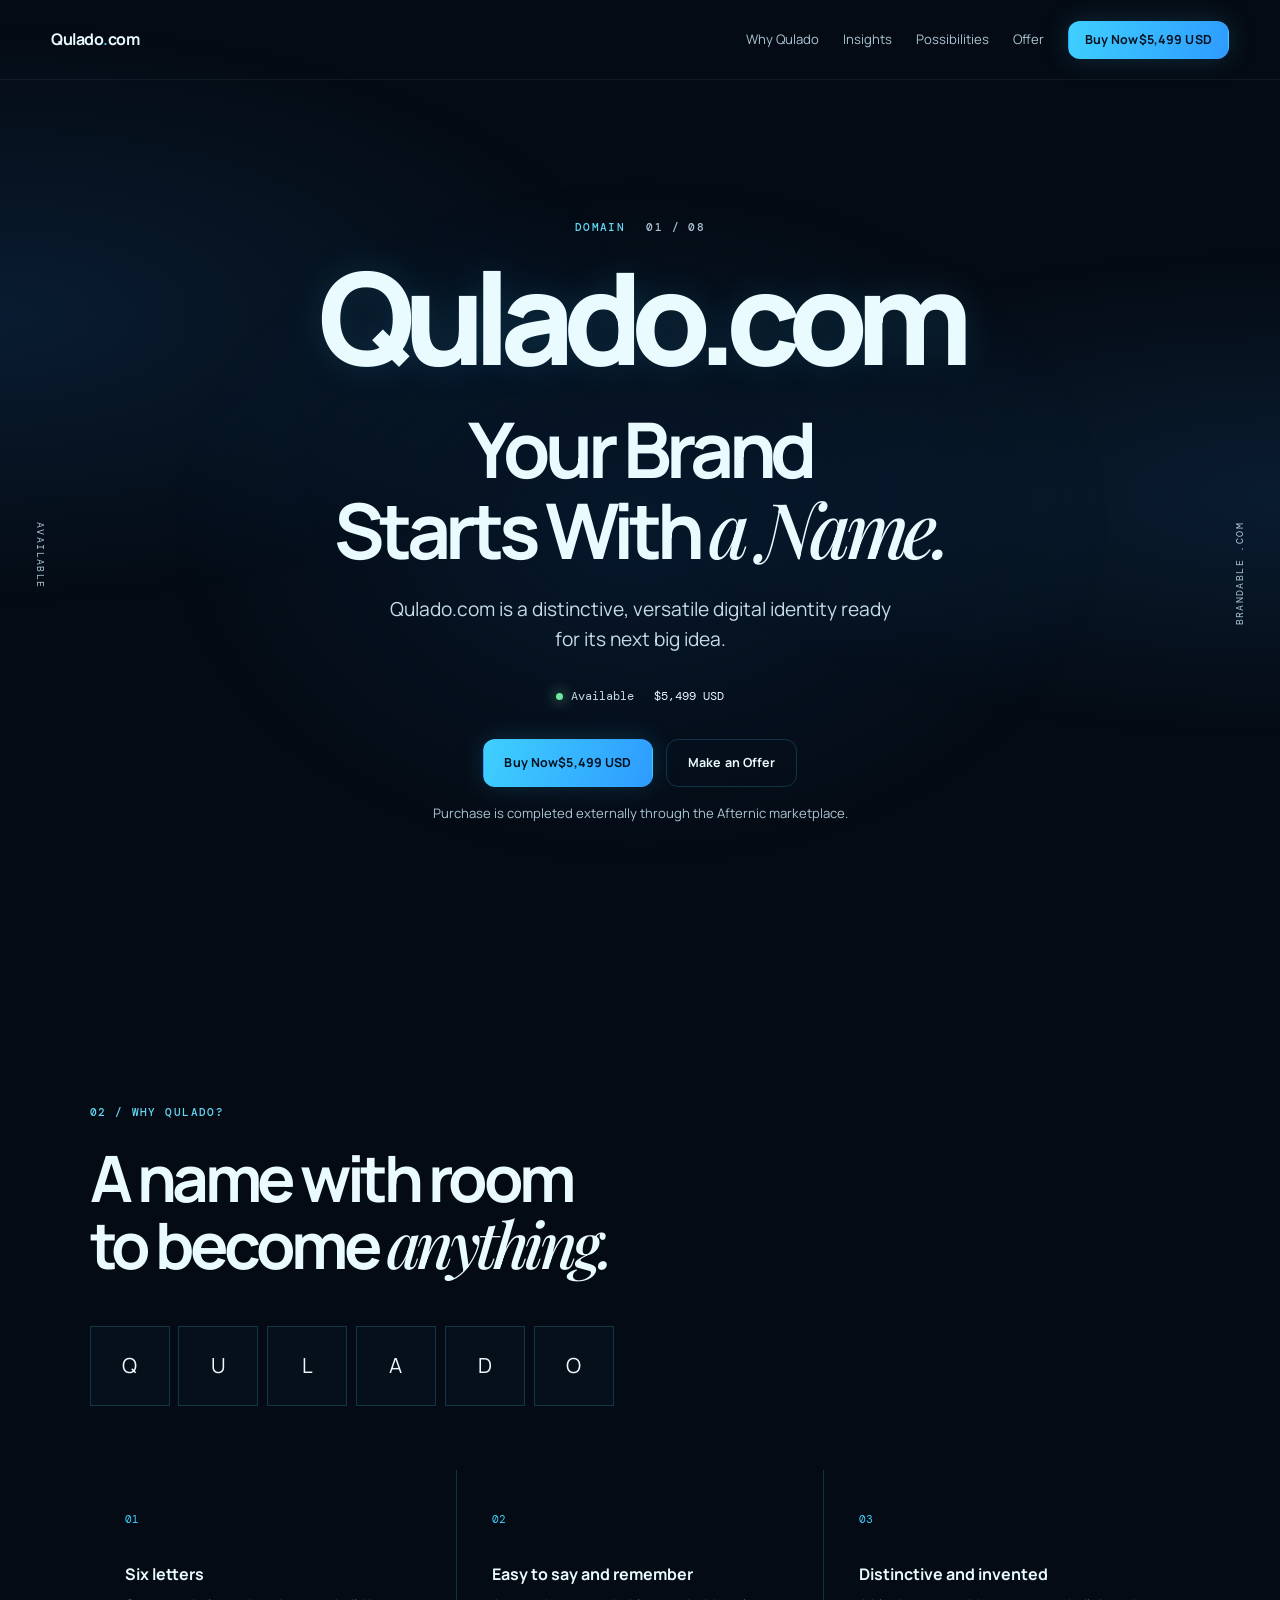
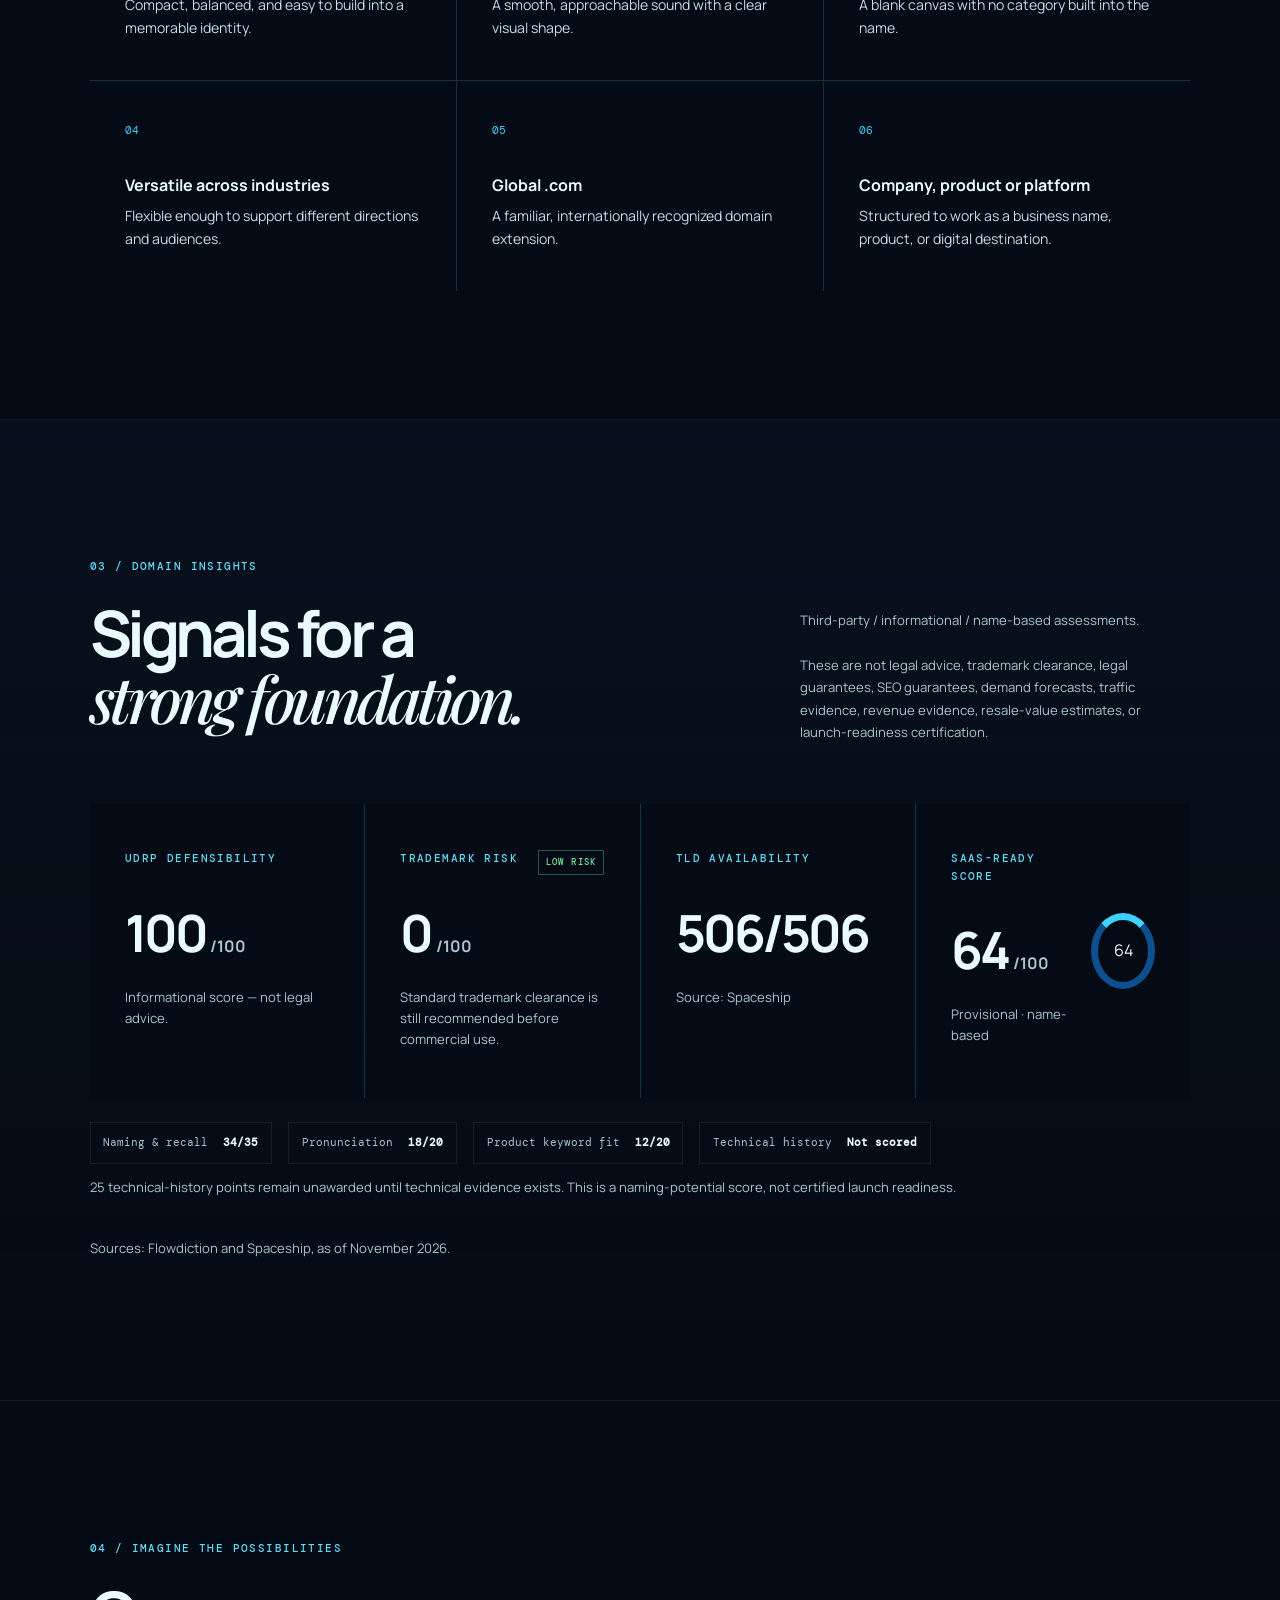
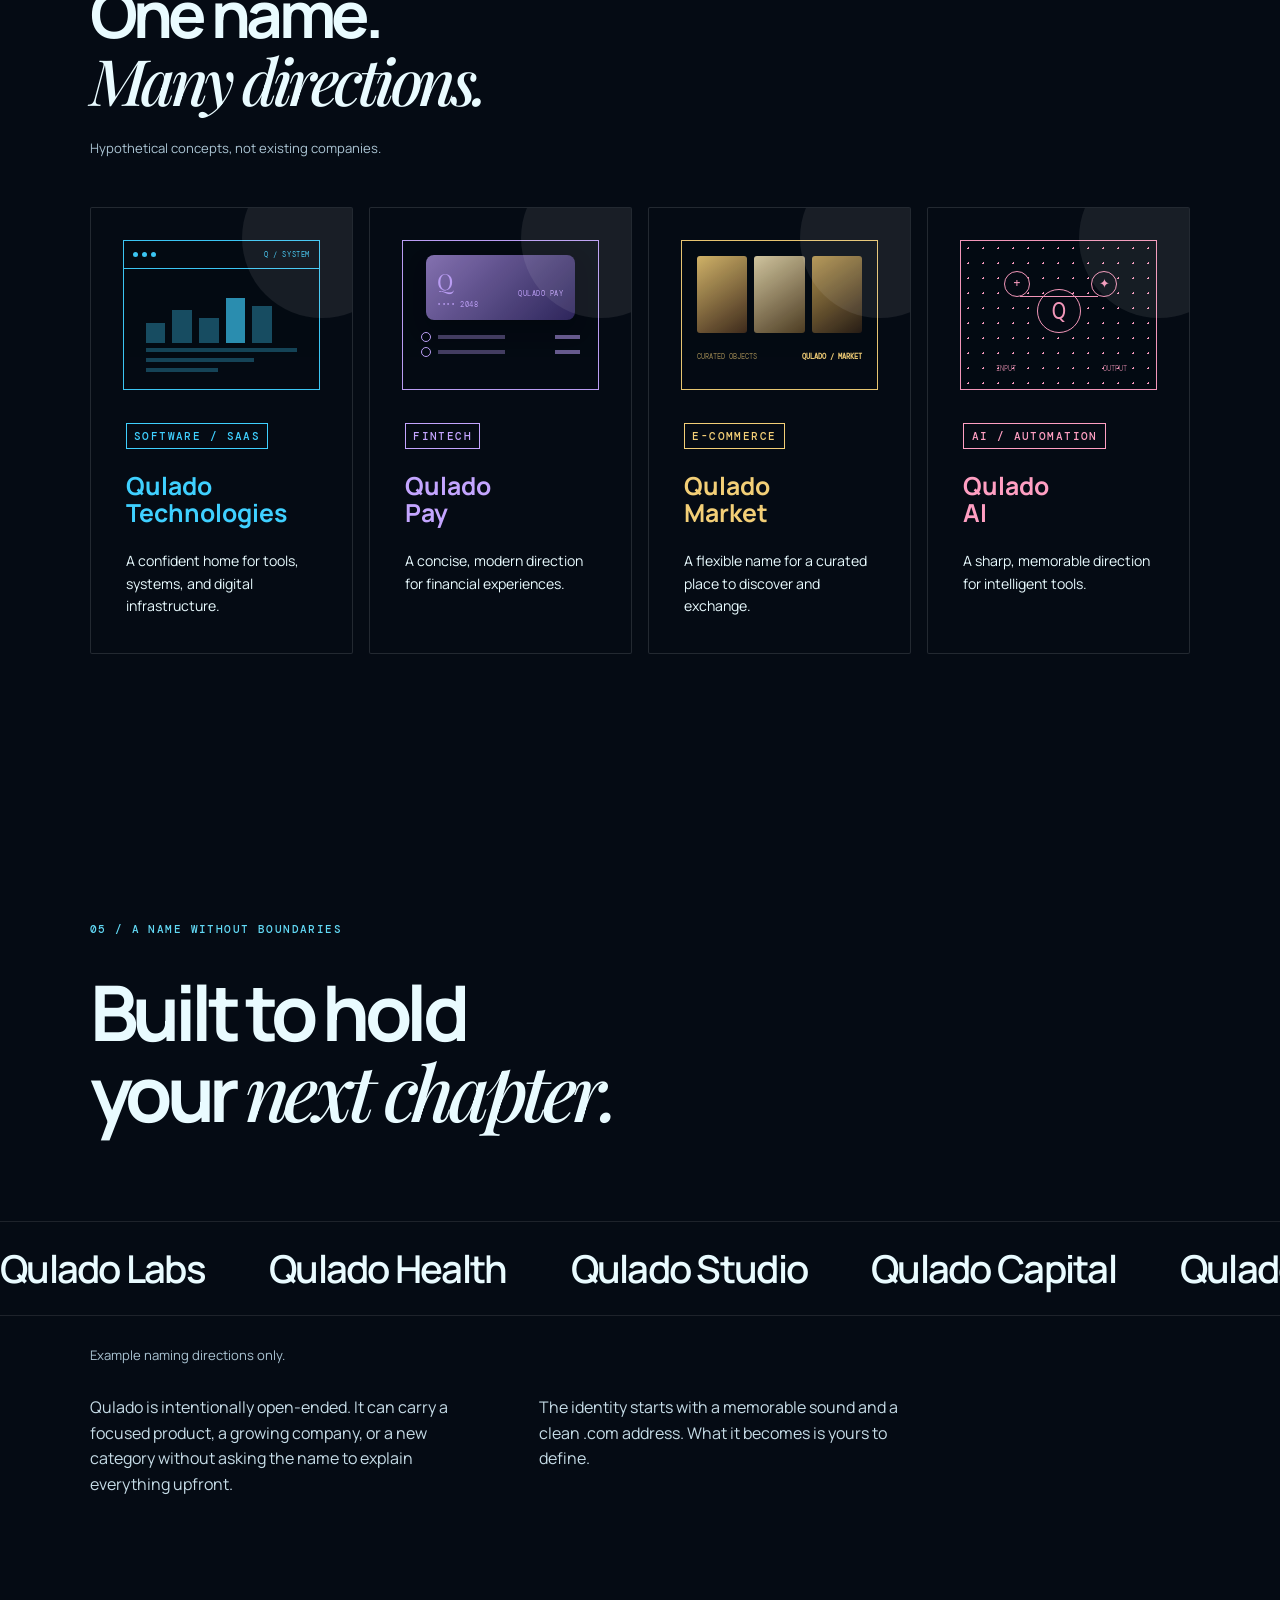
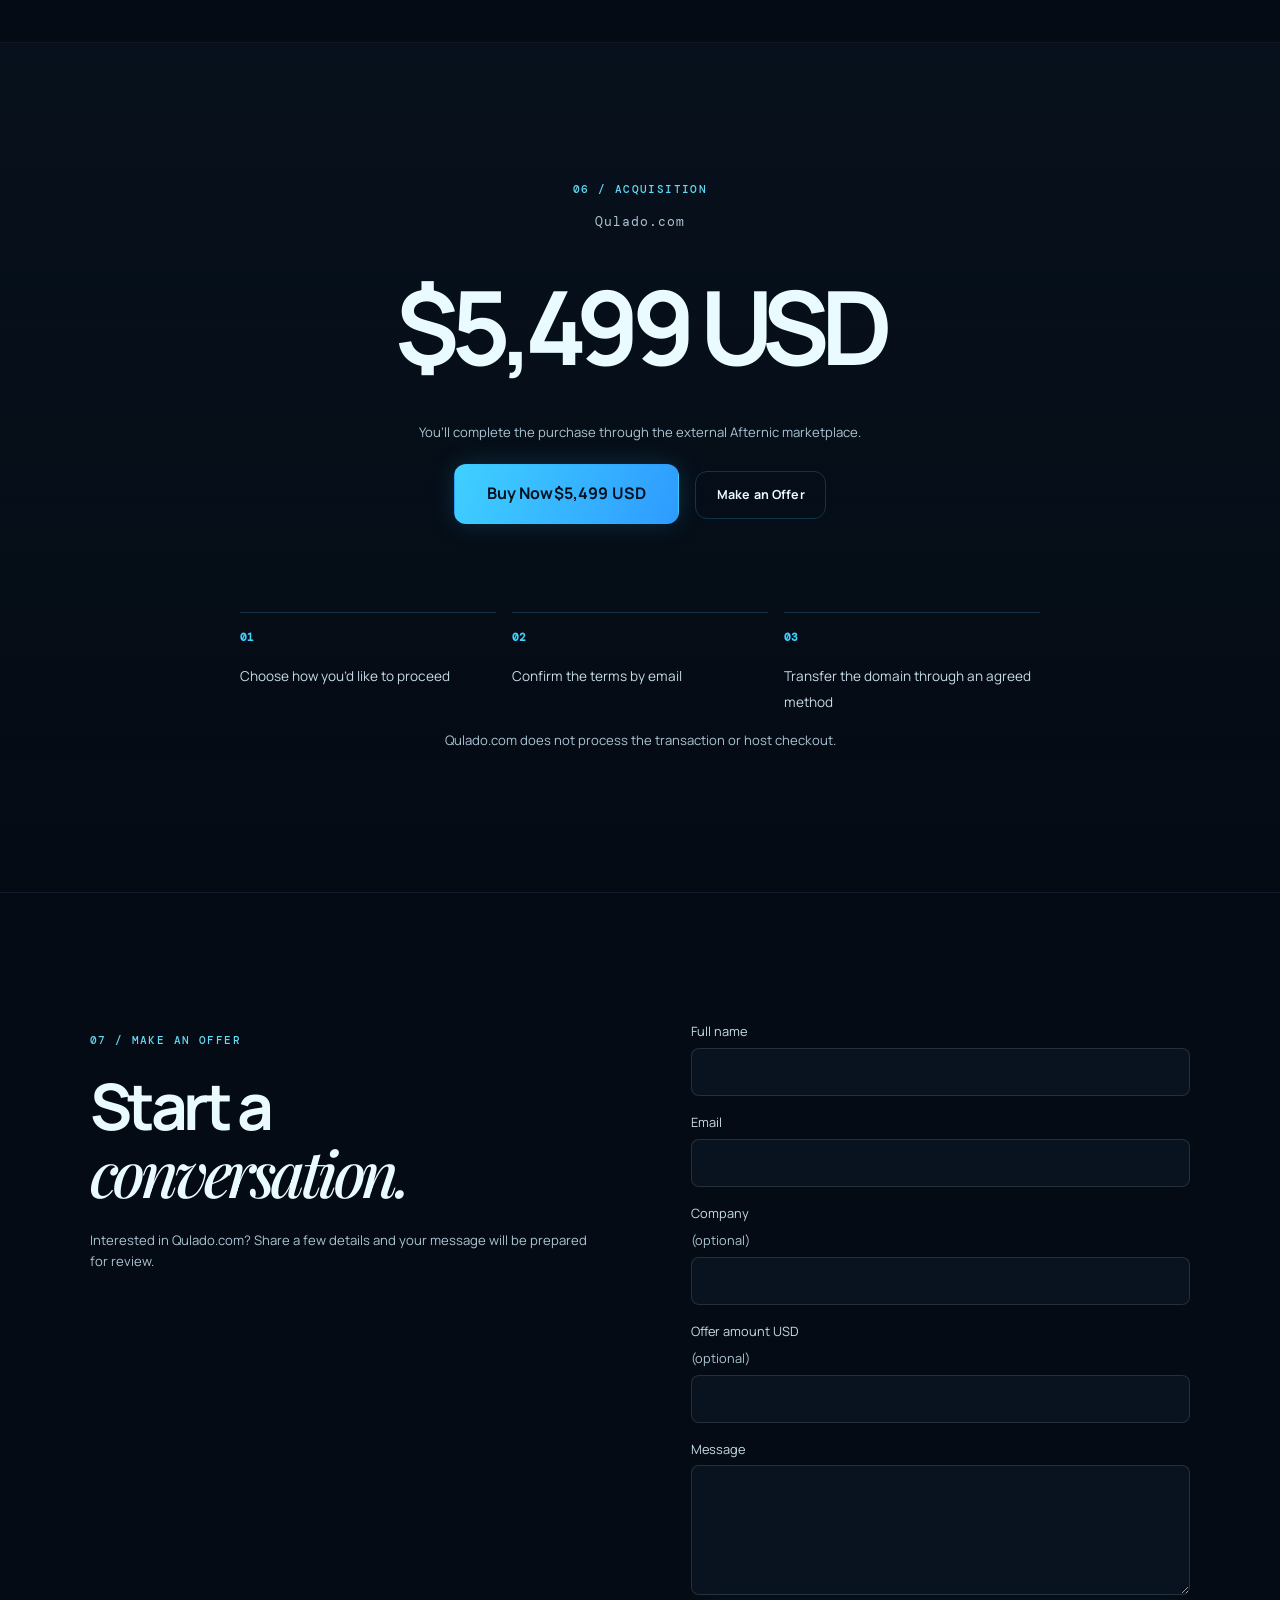
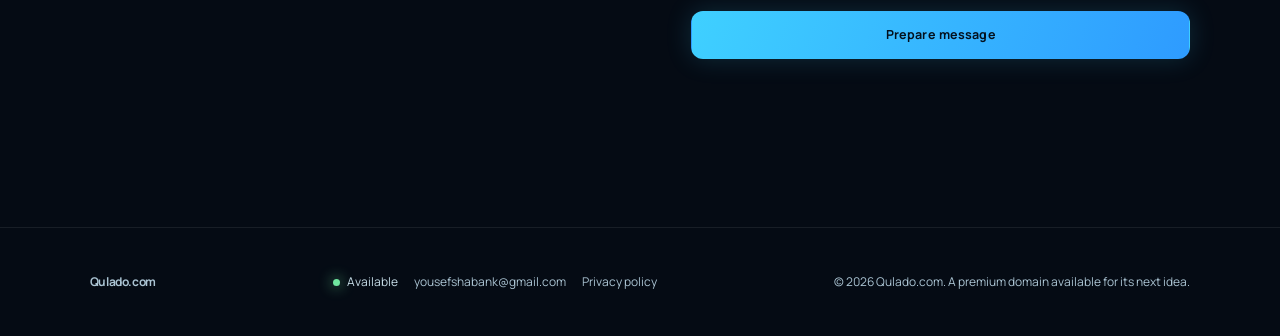
==== commit b258f686: "Update hero heading to reflect brand name" ====
--- a/index.html
+++ b/index.html
@@ -33,7 +33,7 @@
         <div class="hero-content">
           <p class="eyebrow">DOMAIN <span>01 / 08</span></p>
           <p class="hero-domain" data-domain></p>
-          <h1>Your Next Big Brand<br>Starts With <em>a Name.</em></h1>
+          <h1>Your Brand<br>Starts With <em>a Name.</em></h1>
           <p class="hero-lede">Qulado.com is a distinctive, versatile digital identity ready for its next big idea.</p>
           <div class="hero-meta"><span class="availability"><i></i><span data-availability></span></span><span class="hero-price" data-price></span></div>
           <div class="hero-actions"><a class="button button-primary" href="#acquisition">Buy Now <span class="price-inline" data-price></span></a><a class="button button-secondary" href="#offer">Make an Offer</a></div>
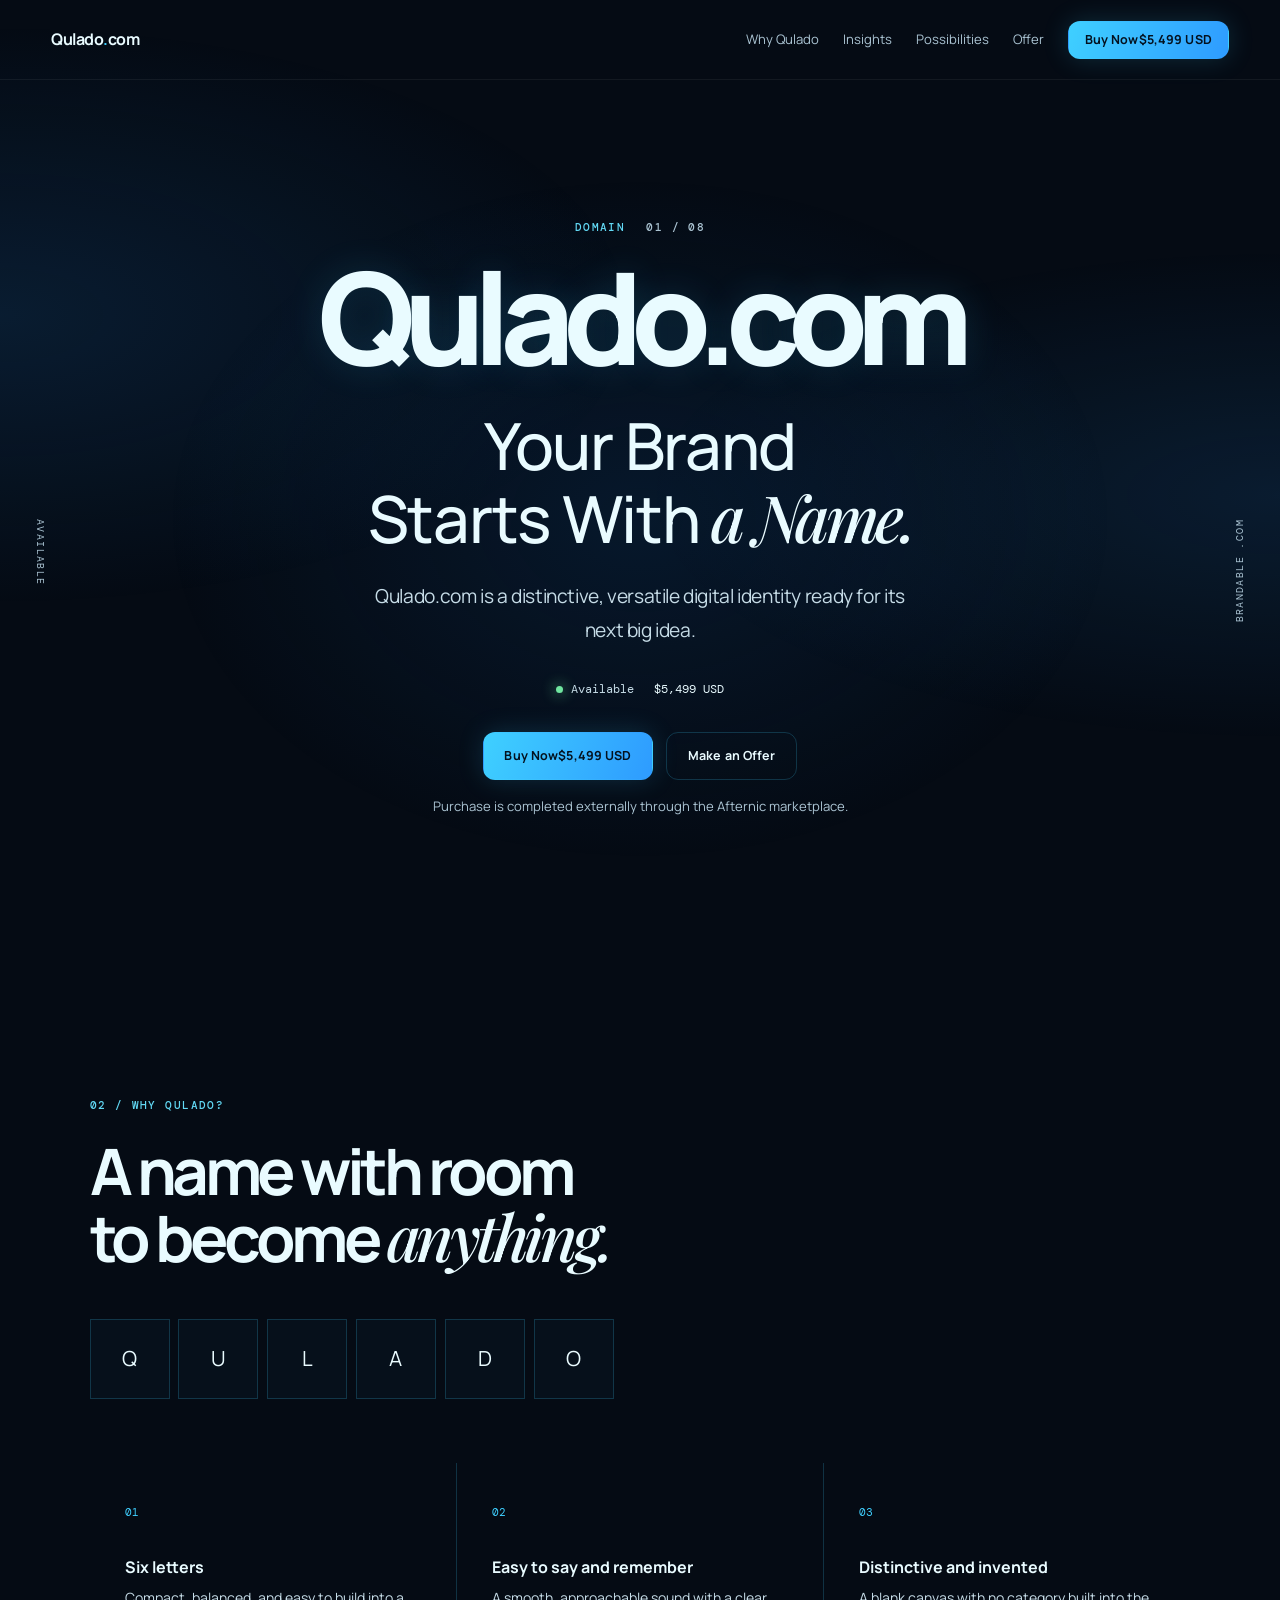
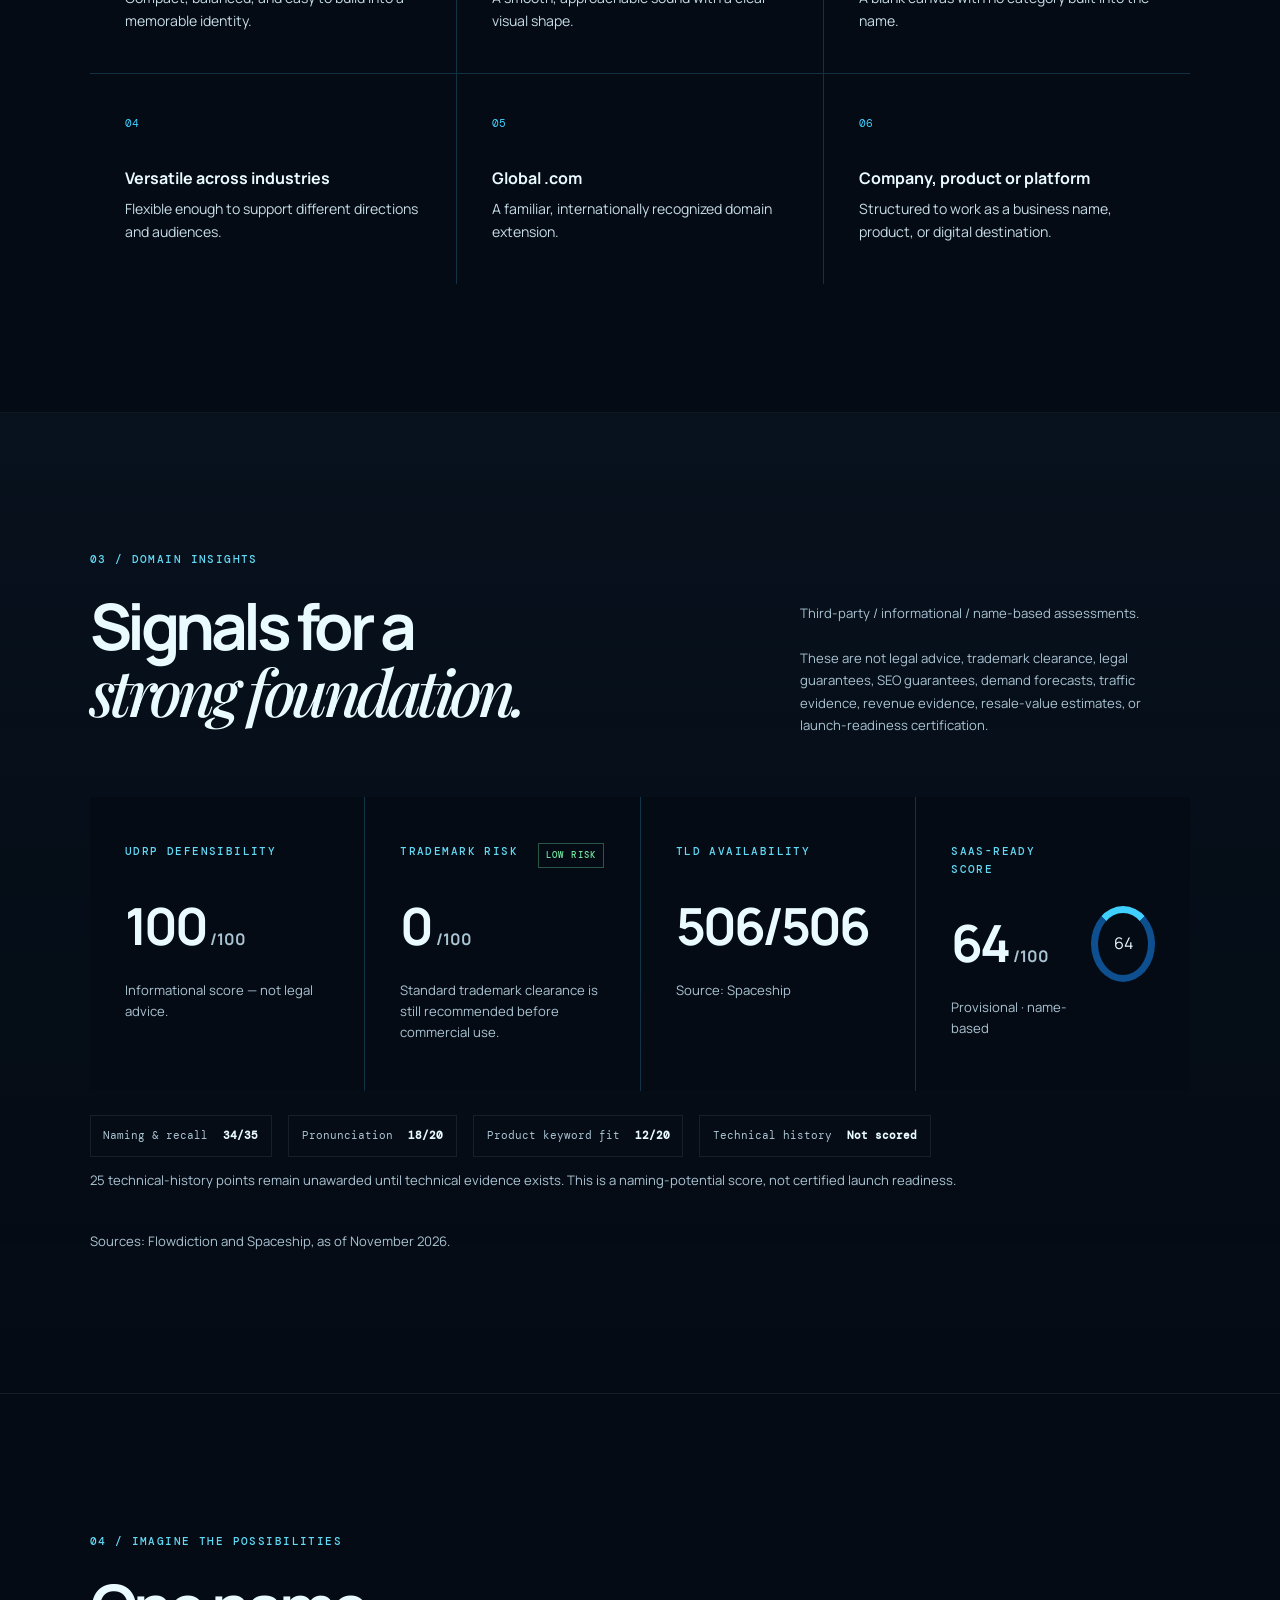
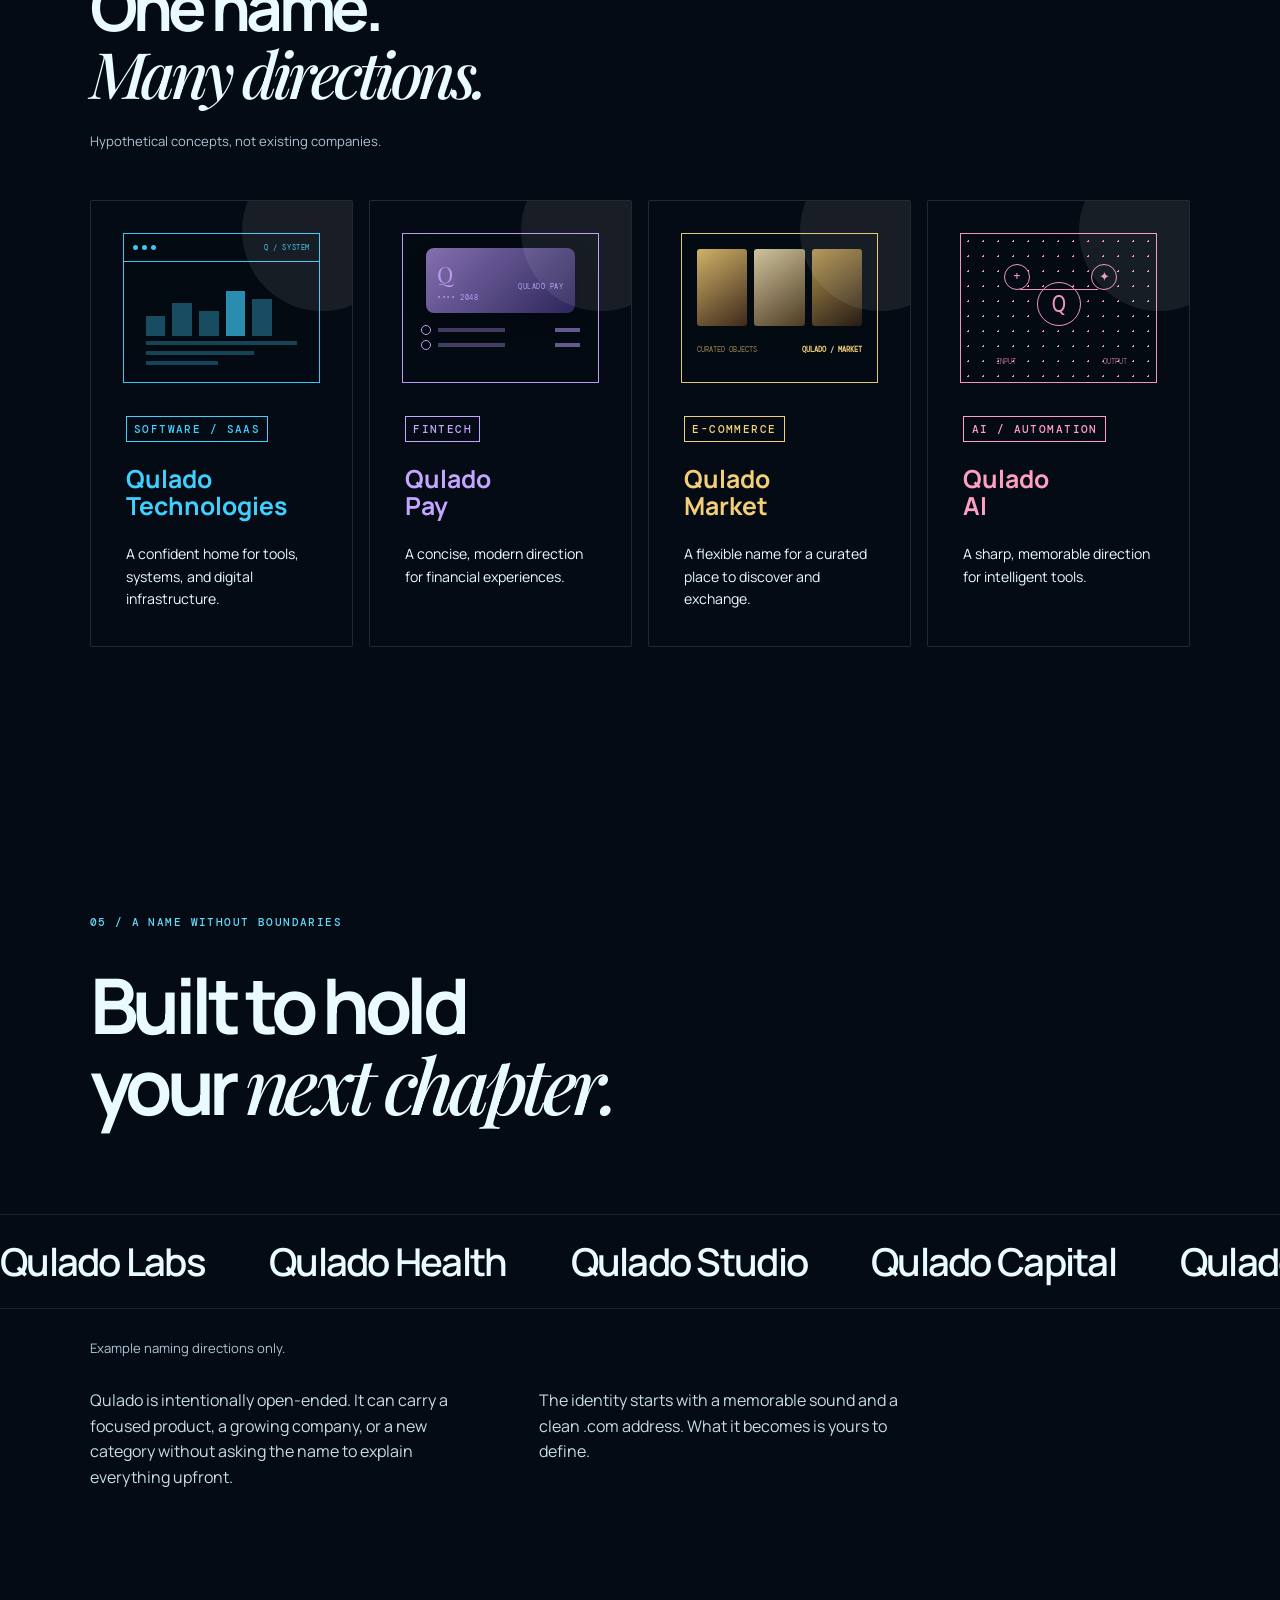
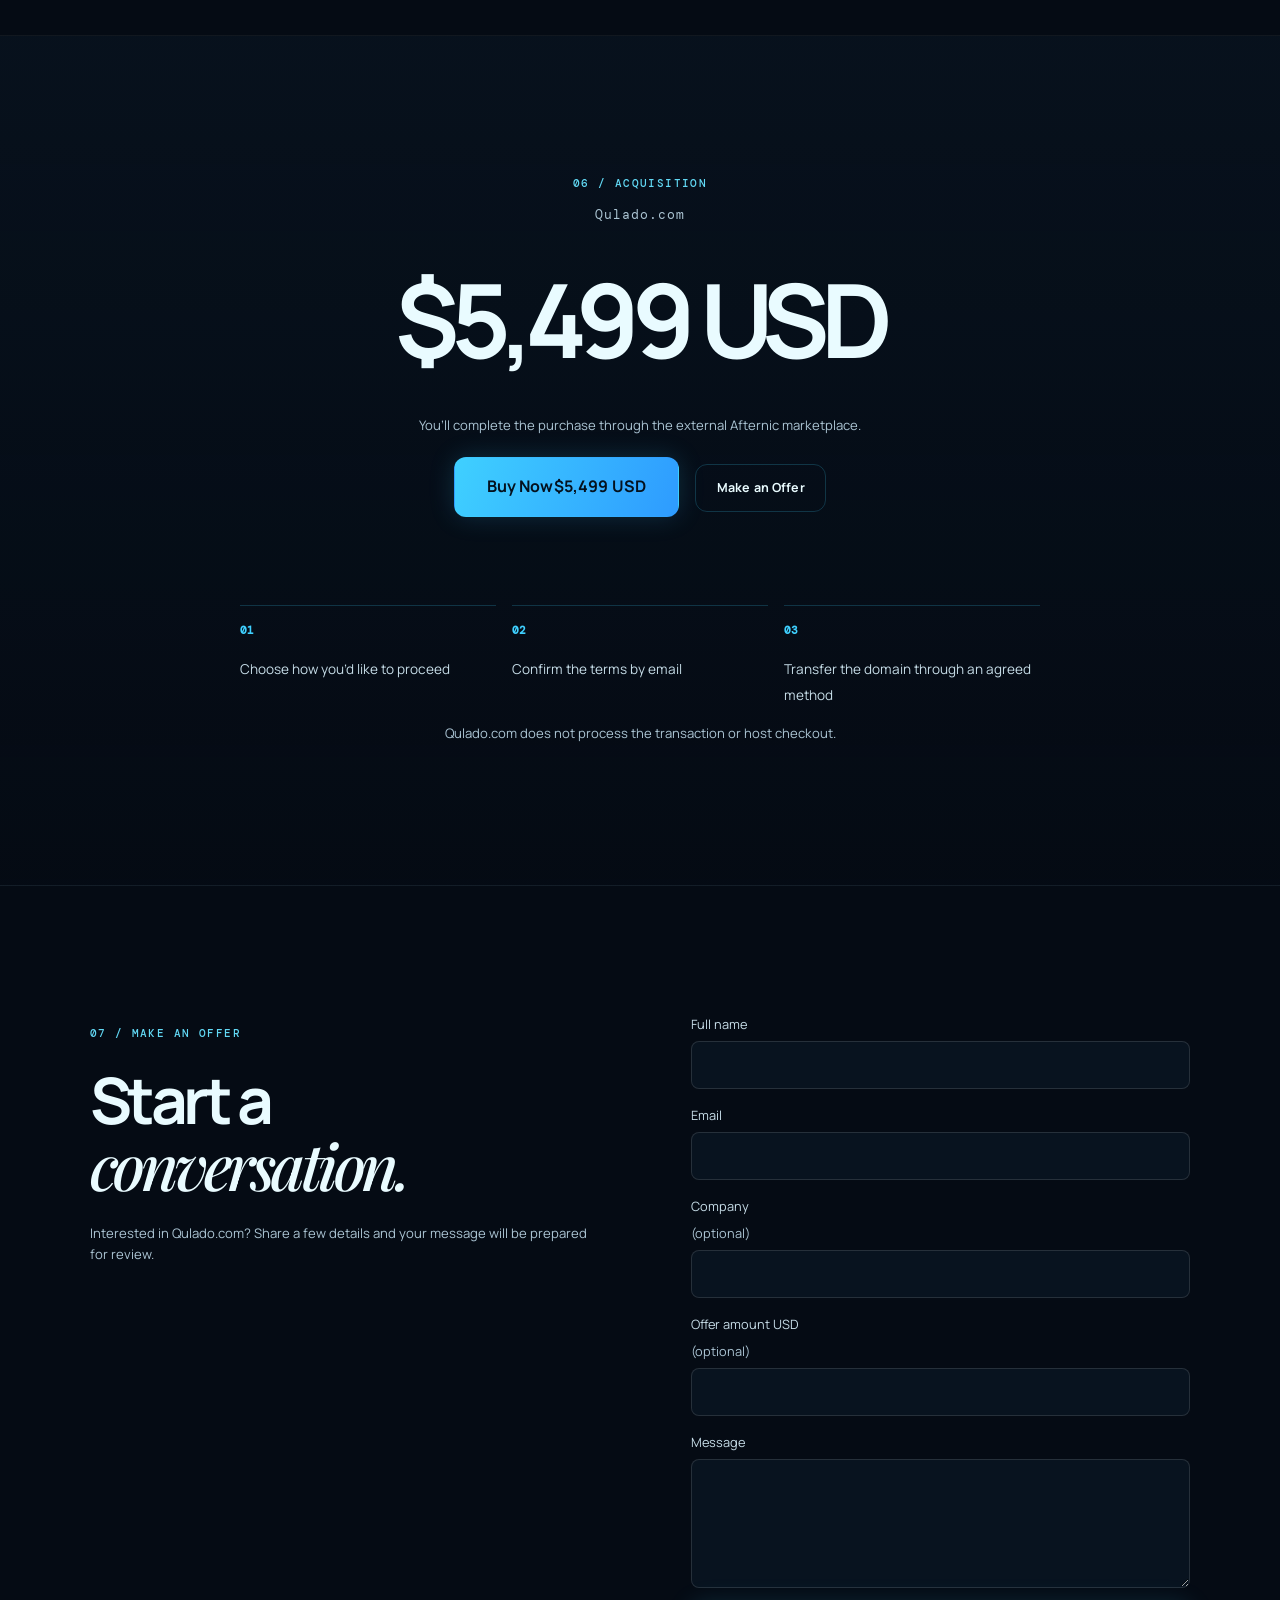
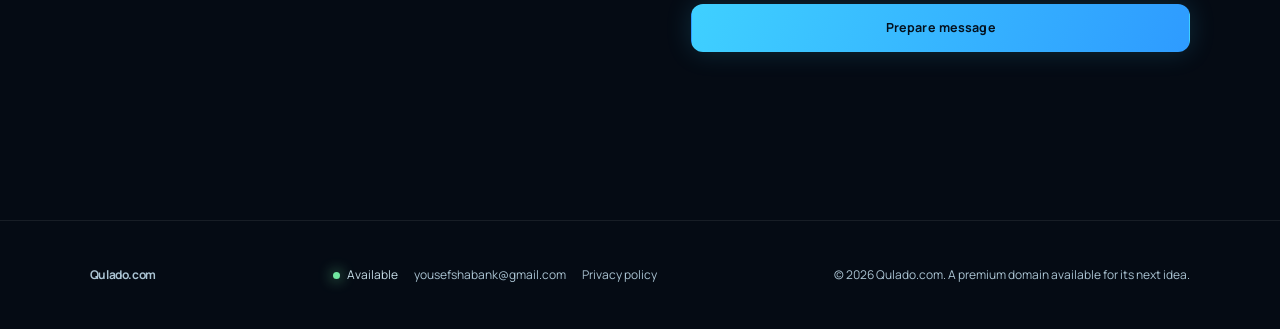
==== commit 56f7e579: "Add sparkle field div to index.html" ====
--- a/index.html
+++ b/index.html
@@ -17,6 +17,7 @@
   <link rel="stylesheet" href="styles.css">
 </head>
 <body>
+  <div class="sparkle-field" aria-hidden="true"></div>
   <a class="skip-link" href="#main-content">Skip to content</a>
   <div class="site-shell">
     <header class="site-header">
--- a/styles.css
+++ b/styles.css
@@ -1,14 +1,39 @@
 @import url('https://fonts.googleapis.com/css2?family=DM+Mono:wght@400;500&family=Manrope:wght@400;500;600;700;800&family=Playfair+Display:ital,wght@1,500&display=swap');
-:root{--bg-primary:#050b14;--bg-secondary:#08131f;--blue-deep:#0e4f8f;--blue-bright:#1b6bb5;--cyan:#3fd0ff;--azure:#2e9bff;--text-primary:#e9fbff;--text-secondary:rgba(255,255,255,.75);--text-muted:#8fa6bd;--text-accent:#3cc8f0;--border-subtle:rgba(63,208,255,.2);--serif:'Playfair Display',Georgia,serif;--mono:'DM Mono',monospace;--sans:'Manrope',Arial,sans-serif}*{box-sizing:border-box}html{scroll-behavior:smooth}body{margin:0;background:var(--bg-primary);color:var(--text-primary);font-family:var(--sans);line-height:1.6;overflow-x:hidden}body:before{content:"";position:fixed;inset:0;pointer-events:none;background:radial-gradient(ellipse at 0 35%,rgba(27,107,181,.18),transparent 35%),radial-gradient(ellipse at 100% 55%,rgba(46,155,255,.12),transparent 35%);z-index:-1}a{color:inherit;text-decoration:none}button,input,textarea{font:inherit}.skip-link{position:absolute;left:1rem;top:-5rem;background:var(--cyan);color:var(--bg-primary);padding:.75rem 1rem;z-index:20}.skip-link:focus{top:1rem}.site-shell{max-width:1500px;margin:auto}.site-header{height:80px;display:flex;align-items:center;justify-content:space-between;padding:0 clamp(1rem,4vw,4rem);border-bottom:1px solid rgba(255,255,255,.06)}.brand,.footer-brand{display:flex;align-items:center;gap:.7rem;font-weight:700;letter-spacing:-.03em}.brand-mark{display:inline-flex;width:30px;height:30px}.brand-mark svg{width:100%;height:100%}.brand-dot{color:var(--cyan)}.desktop-nav{display:flex;align-items:center;gap:1.5rem;font-size:.82rem;color:var(--text-muted)}.desktop-nav a:not(.button):hover{color:var(--text-primary)}.section-pad{padding:clamp(5rem,10vw,10rem) clamp(1rem,7vw,7rem)}.hero{min-height:calc(100vh - 80px);display:grid;place-items:center;text-align:center;position:relative}.hero:after{content:"";position:absolute;inset:8% 10%;background:radial-gradient(ellipse,rgba(12,58,105,.28),transparent 65%);z-index:-1}.hero-content{max-width:760px}.hero-mark{width:118px;height:118px;margin:0 auto 1rem}.hero-mark svg{width:100%;height:100%}.eyebrow,.card-label,.pill{font-family:var(--mono);font-size:.68rem;letter-spacing:.13em;color:var(--text-accent);font-weight:500}.eyebrow span{color:var(--text-muted);margin-left:.8rem}.hero-domain,.acquisition-domain{font-family:var(--mono);color:var(--text-muted);font-size:.8rem;letter-spacing:.08em}.hero h1,h2{font-size:clamp(2.5rem,6vw,5.5rem);line-height:1.02;letter-spacing:-.07em;margin:1.5rem 0;font-weight:700}.hero h1 em,h2 em{font-family:var(--serif);font-weight:500;letter-spacing:-.07em}.hero-lede{font-size:clamp(1rem,1.5vw,1.2rem);color:var(--text-secondary);max-width:520px;margin:0 auto 2rem}.hero-meta{display:flex;justify-content:center;gap:1.25rem;align-items:center;font-family:var(--mono);font-size:.77rem}.availability,.footer-meta>span{display:inline-flex;align-items:center;gap:.45rem;color:var(--text-secondary)}.availability i,.footer-meta i{width:7px;height:7px;border-radius:50%;background:#70e6a0;box-shadow:0 0 14px #70e6a0}.hero-price{color:var(--text-primary)}.hero-actions{display:flex;justify-content:center;flex-wrap:wrap;gap:.8rem;margin:2rem 0 1rem}.button{display:inline-flex;align-items:center;justify-content:center;min-height:48px;padding:0 1.3rem;border-radius:12px;border:1px solid transparent;font-size:.78rem;font-weight:700;letter-spacing:.01em;transition:.2s ease}.button-primary{background:linear-gradient(110deg,var(--cyan),var(--azure));color:#04111e;box-shadow:0 0 26px rgba(63,208,255,.17)}.button-primary:hover{transform:translateY(-2px);box-shadow:0 0 34px rgba(63,208,255,.35)}.button-secondary{border-color:var(--border-subtle);color:var(--text-primary)}.button-secondary:hover{border-color:var(--cyan);color:var(--cyan)}.button-small{min-height:38px;padding:0 1rem}.button-large{font-size:1rem;min-height:60px;padding:0 2rem}.purchase-note,.transaction-note,.card-note,.disclaimer,.section-intro,.sources,.insight-footnote,.example-note{color:var(--text-muted);font-size:.82rem}.corner-label{position:absolute;top:50%;font-family:var(--mono);font-size:.62rem;color:var(--text-muted);letter-spacing:.14em;writing-mode:vertical-rl}.label-left{left:2rem}.label-right{right:2rem;transform:rotate(180deg)}.section-heading{max-width:760px;margin-bottom:3rem}.section-heading h2{font-size:clamp(2.2rem,5vw,4.5rem)}.section-heading.split{display:flex;justify-content:space-between;gap:3rem;align-items:end;max-width:none}.disclaimer{max-width:390px;line-height:1.7}.letter-row{display:flex;gap:.55rem;flex-wrap:wrap;margin:2rem 0 4rem}.letter-row span{display:grid;place-items:center;width:clamp(2.8rem,7vw,5rem);height:clamp(2.8rem,7vw,5rem);border:1px solid var(--border-subtle);background:rgba(8,19,31,.7);font-size:1.3rem}.feature-grid,.insight-grid,.concept-grid{display:grid;grid-template-columns:repeat(3,1fr);gap:1px;background:var(--border-subtle)}.feature-grid article,.insight-card,.concept{background:var(--bg-primary);padding:clamp(1.25rem,3vw,2.2rem);min-height:210px}.feature-grid h3{font-size:1rem;margin:2rem 0 .4rem}.feature-grid p,.concept p{color:var(--text-secondary);font-size:.88rem;margin:0}.icon{font-family:var(--mono);color:var(--cyan);font-size:.7rem}.section-dark{background:linear-gradient(180deg,rgba(8,19,31,.8),rgba(5,11,20,.5));border-block:1px solid rgba(255,255,255,.05)}.insight-grid{grid-template-columns:repeat(4,1fr);margin-top:3rem}.insight-card strong{font-size:clamp(2rem,4vw,3.5rem);letter-spacing:-.06em;display:block;margin-top:1.5rem}.insight-card strong small{font-size:1rem;color:var(--text-muted);letter-spacing:0;margin-left:.3rem}.badge{border:1px solid rgba(112,230,160,.35);color:#70e6a0;padding:.25rem .4rem;font-size:.58rem;float:right}.score-card{display:flex;justify-content:space-between;gap:1rem}.score-ring{width:76px;height:76px;border-radius:50%;display:grid;place-items:center;border:7px solid var(--blue-deep);border-top-color:var(--cyan);font-size:1rem;align-self:center}.subscores{display:flex;gap:1rem;flex-wrap:wrap;margin-top:1.5rem}.subscores span{font-family:var(--mono);font-size:.68rem;color:var(--text-muted);padding:.7rem .8rem;border:1px solid rgba(255,255,255,.08)}.subscores b{color:var(--text-primary);margin-left:.5rem}.sources{margin-top:2.5rem}.concept-grid{grid-template-columns:repeat(4,1fr);background:transparent;gap:1rem}.concept{min-height:350px;border:1px solid rgba(255,255,255,.12);border-radius:2px;position:relative;overflow:hidden}.concept:after{content:"";position:absolute;width:160px;height:160px;right:-50px;top:-50px;border-radius:50%;background:rgba(255,255,255,.08)}.concept-icon{font-size:3rem;font-family:var(--serif);font-style:italic;display:block;margin-bottom:2.5rem}.concept .pill{color:currentColor;border:1px solid currentColor;padding:.3rem .45rem}.concept h3{font-size:1.55rem;line-height:1.1;margin:1.5rem 0}.concept-blue{color:var(--cyan)}.concept-violet{color:#c4a5ff}.concept-gold{color:#f3cf77}.concept-pink{color:#ff9fc2}.concept p{color:var(--text-primary)}.statement{min-height:90vh;display:flex;flex-direction:column;justify-content:center}.statement h2{max-width:850px}.ticker{overflow:hidden;border-block:1px solid rgba(255,255,255,.1);margin:4rem calc(-1 * clamp(1rem,7vw,7rem)) 1rem}.ticker-track{display:flex;gap:4rem;width:max-content;padding:1rem 0;animation:ticker 24s linear infinite}.ticker span{font-family:var(--serif);font-style:italic;font-size:clamp(1.5rem,3vw,2.5rem);color:var(--text-secondary)}@keyframes ticker{to{transform:translateX(-50%)}}.statement-copy{display:grid;grid-template-columns:1fr 1fr;gap:3rem;max-width:850px;color:var(--text-secondary)}.acquisition{text-align:center}.acquisition-inner{max-width:800px;margin:auto}.acquisition-price{font-size:clamp(3rem,8vw,7rem);font-weight:700;letter-spacing:-.08em}.acquisition .button{margin:.5rem}.steps{display:grid;grid-template-columns:repeat(3,1fr);gap:1rem;text-align:left;margin:5rem 0 1rem}.steps div{border-top:1px solid var(--border-subtle);padding-top:1rem}.steps b{font-family:var(--mono);font-size:.7rem;color:var(--cyan);display:block;margin-bottom:1rem}.steps span{font-size:.85rem;color:var(--text-secondary)}.offer-section{display:grid;grid-template-columns:1fr 1fr;gap:clamp(2rem,8vw,8rem);align-items:start}.offer-form{display:grid;gap:1rem}.offer-form label{font-size:.8rem;color:var(--text-secondary);display:grid;gap:.4rem}.offer-form label span{color:var(--text-muted)}input,textarea{background:var(--bg-secondary);color:var(--text-primary);border:1px solid rgba(255,255,255,.12);border-radius:8px;padding:.8rem;min-height:48px;resize:vertical}input:focus,textarea:focus{outline:2px solid var(--focus-ring);outline-offset:2px}.site-footer{border-top:1px solid rgba(255,255,255,.08);padding:2rem clamp(1rem,7vw,7rem);display:flex;flex-wrap:wrap;align-items:center;gap:1.5rem;justify-content:space-between;color:var(--text-muted);font-size:.75rem}.footer-meta{display:flex;align-items:center;gap:1rem;flex-wrap:wrap}.footer-meta a:hover,.privacy-link:hover{color:var(--cyan)}.privacy-link{background:none;border:0;color:var(--text-muted);cursor:pointer;padding:0}.mobile-bar{display:none}.privacy-dialog{max-width:540px;background:var(--bg-secondary);color:var(--text-primary);border:1px solid var(--border-subtle);border-radius:12px;padding:2rem}.privacy-dialog::backdrop{background:rgba(0,0,0,.75)}.dialog-close{float:right;background:none;border:0;color:var(--text-muted);font-size:1.7rem;cursor:pointer}
+:root{--bg-primary:#050b14;--bg-secondary:#08131f;--blue-deep:#0e4f8f;--blue-bright:#1b6bb5;--cyan:#3fd0ff;--azure:#2e9bff;--text-primary:#e9fbff;--text-secondary:rgba(255,255,255,.75);--text-muted:#8fa6bd;--text-accent:#3cc8f0;--border-subtle:rgba(63,208,255,.2);--serif:'Playfair Display',Georgia,serif;--mono:'DM Mono',monospace;--sans:'Manrope',Arial,sans-serif}*{box-sizing:border-box}html{scroll-behavior:smooth}body{margin:0;background:var(--bg-primary);color:var(--text-primary);font-family:var(--sans);line-height:1.6;overflow-x:hidden}body:before{content:"";position:fixed;inset:0;pointer-events:none;background:radial-gradient(ellipse at 0 35%,rgba(27,107,181,.18),transparent 35%),radial-gradient(ellipse at 100% 55%,rgba(46,155,255,.12),transparent 35%);z-index:-1}a{color:inherit;text-decoration:none}button,input,textarea{font:inherit}.skip-link{position:absolute;left:1rem;top:-5rem;background:var(--cyan);color:var(--bg-primary);padding:.75rem 1rem;z-index:20}.skip-link:focus{top:1rem}.site-shell{max-width:1500px;margin:auto}.site-header{height:80px;display:flex;align-items:center;justify-content:space-between;padding:0 clamp(1rem,4vw,4rem);border-bottom:1px solid rgba(255,255,255,.06)}.brand,.footer-brand{display:flex;align-items:center;gap:.7rem;font-weight:700;letter-spacing:-.03em}.brand-mark{display:inline-flex;width:30px;height:30px}.brand-mark svg{width:100%;height:100%}.brand-dot{color:var(--cyan)}.desktop-nav{display:flex;align-items:center;gap:1.5rem;font-size:.82rem;color:var(--text-muted)}.desktop-nav a:not(.button):hover{color:var(--text-primary)}.section-pad{padding:clamp(5rem,10vw,10rem) clamp(1rem,7vw,7rem)}.hero{min-height:calc(100vh - 80px);display:grid;place-items:center;text-align:center;position:relative}.hero:after{content:"";position:absolute;inset:8% 10%;background:radial-gradient(ellipse,rgba(12,58,105,.28),transparent 65%);z-index:-1}.hero-content{max-width:760px}.hero-mark{width:118px;height:118px;margin:0 auto 1rem}.hero-mark svg{width:100%;height:100%}.eyebrow,.card-label,.pill{font-family:var(--mono);font-size:.68rem;letter-spacing:.13em;color:var(--text-accent);font-weight:500}.eyebrow span{color:var(--text-muted);margin-left:.8rem}.hero-domain,.acquisition-domain{font-family:var(--mono);color:var(--text-muted);font-size:.8rem;letter-spacing:.08em}.hero h1,h2{font-size:clamp(2.5rem,6vw,5.5rem);line-height:1.02;letter-spacing:-.07em;margin:1.5rem 0;font-weight:700}.hero h1 em,h2 em{font-family:var(--serif);font-weight:500;letter-spacing:-.07em}
+.hero-lede {
+    font-family: 'Manrope', sans-serif;
+    font-size: clamp(1.05rem, 1.5vw, 1.2rem);
+    font-weight: 400;
+    line-height: 1.8;
+    letter-spacing: -0.02em;
+    color: var(--text-secondary);
+    max-width: 560px;
+    margin: 0 auto 2rem;
+}.hero-meta{display:flex;justify-content:center;gap:1.25rem;align-items:center;font-family:var(--mono);font-size:.77rem}.availability,.footer-meta>span{display:inline-flex;align-items:center;gap:.45rem;color:var(--text-secondary)}.availability i,.footer-meta i{width:7px;height:7px;border-radius:50%;background:#70e6a0;box-shadow:0 0 14px #70e6a0}.hero-price{color:var(--text-primary)}.hero-actions{display:flex;justify-content:center;flex-wrap:wrap;gap:.8rem;margin:2rem 0 1rem}.button{display:inline-flex;align-items:center;justify-content:center;min-height:48px;padding:0 1.3rem;border-radius:12px;border:1px solid transparent;font-size:.78rem;font-weight:700;letter-spacing:.01em;transition:.2s ease}.button-primary{background:linear-gradient(110deg,var(--cyan),var(--azure));color:#04111e;box-shadow:0 0 26px rgba(63,208,255,.17)}.button-primary:hover{transform:translateY(-2px);box-shadow:0 0 34px rgba(63,208,255,.35)}.button-secondary{border-color:var(--border-subtle);color:var(--text-primary)}.button-secondary:hover{border-color:var(--cyan);color:var(--cyan)}.button-small{min-height:38px;padding:0 1rem}.button-large{font-size:1rem;min-height:60px;padding:0 2rem}.purchase-note,.transaction-note,.card-note,.disclaimer,.section-intro,.sources,.insight-footnote,.example-note{color:var(--text-muted);font-size:.82rem}.corner-label{position:absolute;top:50%;font-family:var(--mono);font-size:.62rem;color:var(--text-muted);letter-spacing:.14em;writing-mode:vertical-rl}.label-left{left:2rem}.label-right{right:2rem;transform:rotate(180deg)}.section-heading{max-width:760px;margin-bottom:3rem}.section-heading h2{font-size:clamp(2.2rem,5vw,4.5rem)}.section-heading.split{display:flex;justify-content:space-between;gap:3rem;align-items:end;max-width:none}.disclaimer{max-width:390px;line-height:1.7}.letter-row{display:flex;gap:.55rem;flex-wrap:wrap;margin:2rem 0 4rem}.letter-row span{display:grid;place-items:center;width:clamp(2.8rem,7vw,5rem);height:clamp(2.8rem,7vw,5rem);border:1px solid var(--border-subtle);background:rgba(8,19,31,.7);font-size:1.3rem}.feature-grid,.insight-grid,.concept-grid{display:grid;grid-template-columns:repeat(3,1fr);gap:1px;background:var(--border-subtle)}.feature-grid article,.insight-card,.concept{background:var(--bg-primary);padding:clamp(1.25rem,3vw,2.2rem);min-height:210px}.feature-grid h3{font-size:1rem;margin:2rem 0 .4rem}.feature-grid p,.concept p{color:var(--text-secondary);font-size:.88rem;margin:0}.icon{font-family:var(--mono);color:var(--cyan);font-size:.7rem}.section-dark{background:linear-gradient(180deg,rgba(8,19,31,.8),rgba(5,11,20,.5));border-block:1px solid rgba(255,255,255,.05)}.insight-grid{grid-template-columns:repeat(4,1fr);margin-top:3rem}.insight-card strong{font-size:clamp(2rem,4vw,3.5rem);letter-spacing:-.06em;display:block;margin-top:1.5rem}.insight-card strong small{font-size:1rem;color:var(--text-muted);letter-spacing:0;margin-left:.3rem}.badge{border:1px solid rgba(112,230,160,.35);color:#70e6a0;padding:.25rem .4rem;font-size:.58rem;float:right}.score-card{display:flex;justify-content:space-between;gap:1rem}.score-ring{width:76px;height:76px;border-radius:50%;display:grid;place-items:center;border:7px solid var(--blue-deep);border-top-color:var(--cyan);font-size:1rem;align-self:center}.subscores{display:flex;gap:1rem;flex-wrap:wrap;margin-top:1.5rem}.subscores span{font-family:var(--mono);font-size:.68rem;color:var(--text-muted);padding:.7rem .8rem;border:1px solid rgba(255,255,255,.08)}.subscores b{color:var(--text-primary);margin-left:.5rem}.sources{margin-top:2.5rem}.concept-grid{grid-template-columns:repeat(4,1fr);background:transparent;gap:1rem}.concept{min-height:350px;border:1px solid rgba(255,255,255,.12);border-radius:2px;position:relative;overflow:hidden}.concept:after{content:"";position:absolute;width:160px;height:160px;right:-50px;top:-50px;border-radius:50%;background:rgba(255,255,255,.08)}.concept-icon{font-size:3rem;font-family:var(--serif);font-style:italic;display:block;margin-bottom:2.5rem}.concept .pill{color:currentColor;border:1px solid currentColor;padding:.3rem .45rem}.concept h3{font-size:1.55rem;line-height:1.1;margin:1.5rem 0}.concept-blue{color:var(--cyan)}.concept-violet{color:#c4a5ff}.concept-gold{color:#f3cf77}.concept-pink{color:#ff9fc2}.concept p{color:var(--text-primary)}.statement{min-height:90vh;display:flex;flex-direction:column;justify-content:center}.statement h2{max-width:850px}.ticker{overflow:hidden;border-block:1px solid rgba(255,255,255,.1);margin:4rem calc(-1 * clamp(1rem,7vw,7rem)) 1rem}.ticker-track{display:flex;gap:4rem;width:max-content;padding:1rem 0;animation:ticker 24s linear infinite}.ticker span{font-family:var(--serif);font-style:italic;font-size:clamp(1.5rem,3vw,2.5rem);color:var(--text-secondary)}@keyframes ticker{to{transform:translateX(-50%)}}.statement-copy{display:grid;grid-template-columns:1fr 1fr;gap:3rem;max-width:850px;color:var(--text-secondary)}.acquisition{text-align:center}.acquisition-inner{max-width:800px;margin:auto}.acquisition-price{font-size:clamp(3rem,8vw,7rem);font-weight:700;letter-spacing:-.08em}.acquisition .button{margin:.5rem}.steps{display:grid;grid-template-columns:repeat(3,1fr);gap:1rem;text-align:left;margin:5rem 0 1rem}.steps div{border-top:1px solid var(--border-subtle);padding-top:1rem}.steps b{font-family:var(--mono);font-size:.7rem;color:var(--cyan);display:block;margin-bottom:1rem}.steps span{font-size:.85rem;color:var(--text-secondary)}.offer-section{display:grid;grid-template-columns:1fr 1fr;gap:clamp(2rem,8vw,8rem);align-items:start}.offer-form{display:grid;gap:1rem}.offer-form label{font-size:.8rem;color:var(--text-secondary);display:grid;gap:.4rem}.offer-form label span{color:var(--text-muted)}input,textarea{background:var(--bg-secondary);color:var(--text-primary);border:1px solid rgba(255,255,255,.12);border-radius:8px;padding:.8rem;min-height:48px;resize:vertical}input:focus,textarea:focus{outline:2px solid var(--focus-ring);outline-offset:2px}.site-footer{border-top:1px solid rgba(255,255,255,.08);padding:2rem clamp(1rem,7vw,7rem);display:flex;flex-wrap:wrap;align-items:center;gap:1.5rem;justify-content:space-between;color:var(--text-muted);font-size:.75rem}.footer-meta{display:flex;align-items:center;gap:1rem;flex-wrap:wrap}.footer-meta a:hover,.privacy-link:hover{color:var(--cyan)}.privacy-link{background:none;border:0;color:var(--text-muted);cursor:pointer;padding:0}.mobile-bar{display:none}.privacy-dialog{max-width:540px;background:var(--bg-secondary);color:var(--text-primary);border:1px solid var(--border-subtle);border-radius:12px;padding:2rem}.privacy-dialog::backdrop{background:rgba(0,0,0,.75)}.dialog-close{float:right;background:none;border:0;color:var(--text-muted);font-size:1.7rem;cursor:pointer}
 @media(max-width:900px){.desktop-nav a:not(.button){display:none}.feature-grid{grid-template-columns:repeat(2,1fr)}.insight-grid{grid-template-columns:repeat(2,1fr)}.concept-grid{display:flex;overflow-x:auto;scroll-snap-type:x mandatory;padding-bottom:1rem}.concept{min-width:78vw;scroll-snap-align:start}.section-heading.split{display:block}.disclaimer{margin-top:2rem}.offer-section{grid-template-columns:1fr}.label-left,.label-right{display:none}.mobile-bar{display:flex;position:fixed;bottom:0;left:0;right:0;z-index:10;align-items:center;justify-content:space-between;padding:.7rem 1rem;background:rgba(5,11,20,.95);border-top:1px solid var(--border-subtle);backdrop-filter:blur(14px);font-family:var(--mono);font-size:.75rem}.mobile-bar .button{min-height:44px}.site-footer{padding-bottom:6rem}}
 @media(max-width:520px){.site-header{height:66px}.desktop-nav .button{padding:0 .7rem;font-size:.7rem}.hero{min-height:calc(100vh - 66px)}.hero h1{font-size:clamp(2.4rem,12vw,3.6rem)}.feature-grid,.insight-grid{grid-template-columns:1fr}.feature-grid article{min-height:auto}.letter-row{margin-bottom:2rem}.statement-copy,.steps{grid-template-columns:1fr;gap:1rem}.steps{margin-top:3rem}.acquisition-price{font-size:clamp(3rem,17vw,5.5rem)}.hero-actions{flex-direction:column}.hero-actions .button{width:100%}.site-footer{align-items:flex-start;flex-direction:column}.section-pad{padding-top:4.5rem;padding-bottom:4.5rem}}
 @media(prefers-reduced-motion:reduce){html{scroll-behavior:auto}.ticker-track{animation:none}}
 
 .hero-domain{font-size:clamp(3rem,10vw,8.5rem);line-height:.95;letter-spacing:-.09em;color:var(--text-primary);font-family:var(--sans);font-weight:800;margin:1.25rem auto 2rem;text-shadow:0 0 36px rgba(63,208,255,.16)}
-.hero h1{margin-top:0}
-.form-status{font-size:.82rem;min-height:1.5rem}.form-status-error{color:#ff9b9b}.form-status-success{color:#8ff0ba}.form-status-notice{color:var(--cyan)}.message-fallback{display:grid;gap:.8rem;border-top:1px solid var(--border-subtle);padding-top:1rem}.fallback-heading{color:var(--text-secondary);font-size:.82rem;margin:0}.generated-message{font-family:var(--mono);font-size:.72rem}.fallback-actions{display:flex;flex-wrap:wrap;gap:.5rem}.fallback-actions .button{min-height:42px;font-size:.72rem}
+.hero h1 {
+    margin-top: 0;
+    font-size: 65px;
+    font-weight: 500;
+    line-height: 1.1;
+    letter-spacing: -0.02em;
+}.form-status{font-size:.82rem;min-height:1.5rem}.form-status-error{color:#ff9b9b}.form-status-success{color:#8ff0ba}.form-status-notice{color:var(--cyan)}.message-fallback{display:grid;gap:.8rem;border-top:1px solid var(--border-subtle);padding-top:1rem}.fallback-heading{color:var(--text-secondary);font-size:.82rem;margin:0}.generated-message{font-family:var(--mono);font-size:.72rem}.fallback-actions{display:flex;flex-wrap:wrap;gap:.5rem}.fallback-actions .button{min-height:42px;font-size:.72rem}
 .ticker span{font-family:var(--sans);font-style:normal;font-weight:600;letter-spacing:-.045em;color:var(--text-primary)}
 .concept-visual{height:150px;margin:-.2rem -.2rem 2rem;border:1px solid currentColor;background:rgba(5,11,20,.38);position:relative;overflow:hidden;opacity:.95}.visual-top{height:28px;border-bottom:1px solid currentColor;display:flex;align-items:center;gap:4px;padding:0 9px;font-family:var(--mono);font-size:7px;letter-spacing:.08em}.visual-top i{width:5px;height:5px;border-radius:50%;background:currentColor}.visual-top span{margin-left:auto}.visual-chart{display:flex;align-items:end;gap:7px;height:74px;padding:17px 22px 0}.visual-chart b{width:13%;height:35%;background:currentColor;opacity:.35}.visual-chart b:nth-child(2){height:57%}.visual-chart b:nth-child(3){height:44%}.visual-chart b:nth-child(4){height:78%;opacity:.7}.visual-chart b:nth-child(5){height:64%}.visual-lines{display:grid;gap:6px;padding:5px 22px}.visual-lines i{height:4px;background:currentColor;opacity:.3}.visual-lines i:nth-child(2){width:72%}.visual-lines i:nth-child(3){width:48%}.pay-card{margin:14px auto 12px;width:76%;height:65px;border-radius:8px;background:linear-gradient(135deg,rgba(196,165,255,.7),rgba(85,64,158,.55));padding:9px 11px;display:grid;grid-template-columns:1fr auto;box-shadow:0 9px 20px rgba(0,0,0,.22)}.pay-card span{font-family:var(--serif);font-size:22px}.pay-card small,.pay-card strong{font-family:var(--mono);font-size:7px;letter-spacing:.08em}.pay-card small{align-self:end}.pay-card strong{grid-column:1/-1;font-weight:400}.pay-row{display:flex;align-items:center;gap:7px;margin:5px 18px}.pay-row i{width:10px;height:10px;border:1px solid currentColor;border-radius:50%}.pay-row span{height:4px;background:currentColor;opacity:.35;width:42%}.pay-row b{height:4px;background:currentColor;opacity:.55;width:16%;margin-left:auto}.market-visual{display:grid;grid-template-columns:repeat(3,1fr);grid-template-rows:1fr 34px;gap:7px;padding:15px}.product{background:linear-gradient(145deg,rgba(243,207,119,.9),rgba(116,72,36,.55));border-radius:3px}.product-two{background:linear-gradient(145deg,rgba(255,239,190,.86),rgba(144,106,49,.55))}.product-three{background:linear-gradient(145deg,rgba(206,169,87,.9),rgba(71,45,24,.55))}.market-caption{grid-column:1/-1;font-family:var(--mono);font-size:7px;display:flex;align-items:center;justify-content:space-between}.market-caption span{opacity:.65}.ai-visual{background-image:radial-gradient(circle at 50% 50%,currentColor 1px,transparent 1px);background-size:15px 15px}.node{position:absolute;display:grid;place-items:center;border:1px solid currentColor;border-radius:50%;background:var(--bg-primary);font-family:var(--mono);font-size:13px}.node-main{width:44px;height:44px;left:calc(50% - 22px);top:48px;font-size:23px}.node-a,.node-b{width:26px;height:26px;top:30px}.node-a{left:22%}.node-b{right:20%}.node-line{height:1px;background:currentColor;position:absolute;top:55px;width:28%}.line-a{left:30%}.line-b{right:30%}.ai-visual>span{position:absolute;bottom:15px;font-family:var(--mono);font-size:7px;opacity:.7}.ai-visual>span:first-of-type{left:18%}.ai-visual>span:last-of-type{right:15%}
+.message-fallback .fallback-actions button.button-secondary {
+  background: var(--cyan);
+  border-color: var(--cyan);
+  color: var(--bg-primary);
+}
 
+.message-fallback .fallback-actions button.button-secondary:hover {
+  background: var(--azure);
+  border-color: var(--azure);
+  color: var(--bg-primary);
+}
 /* Refined contrast: brighter supporting text and a more legible faceted mark. */
 :root{--text-secondary:#c6dce7;--text-muted:#abc4d3;--text-accent:#62d9f5}
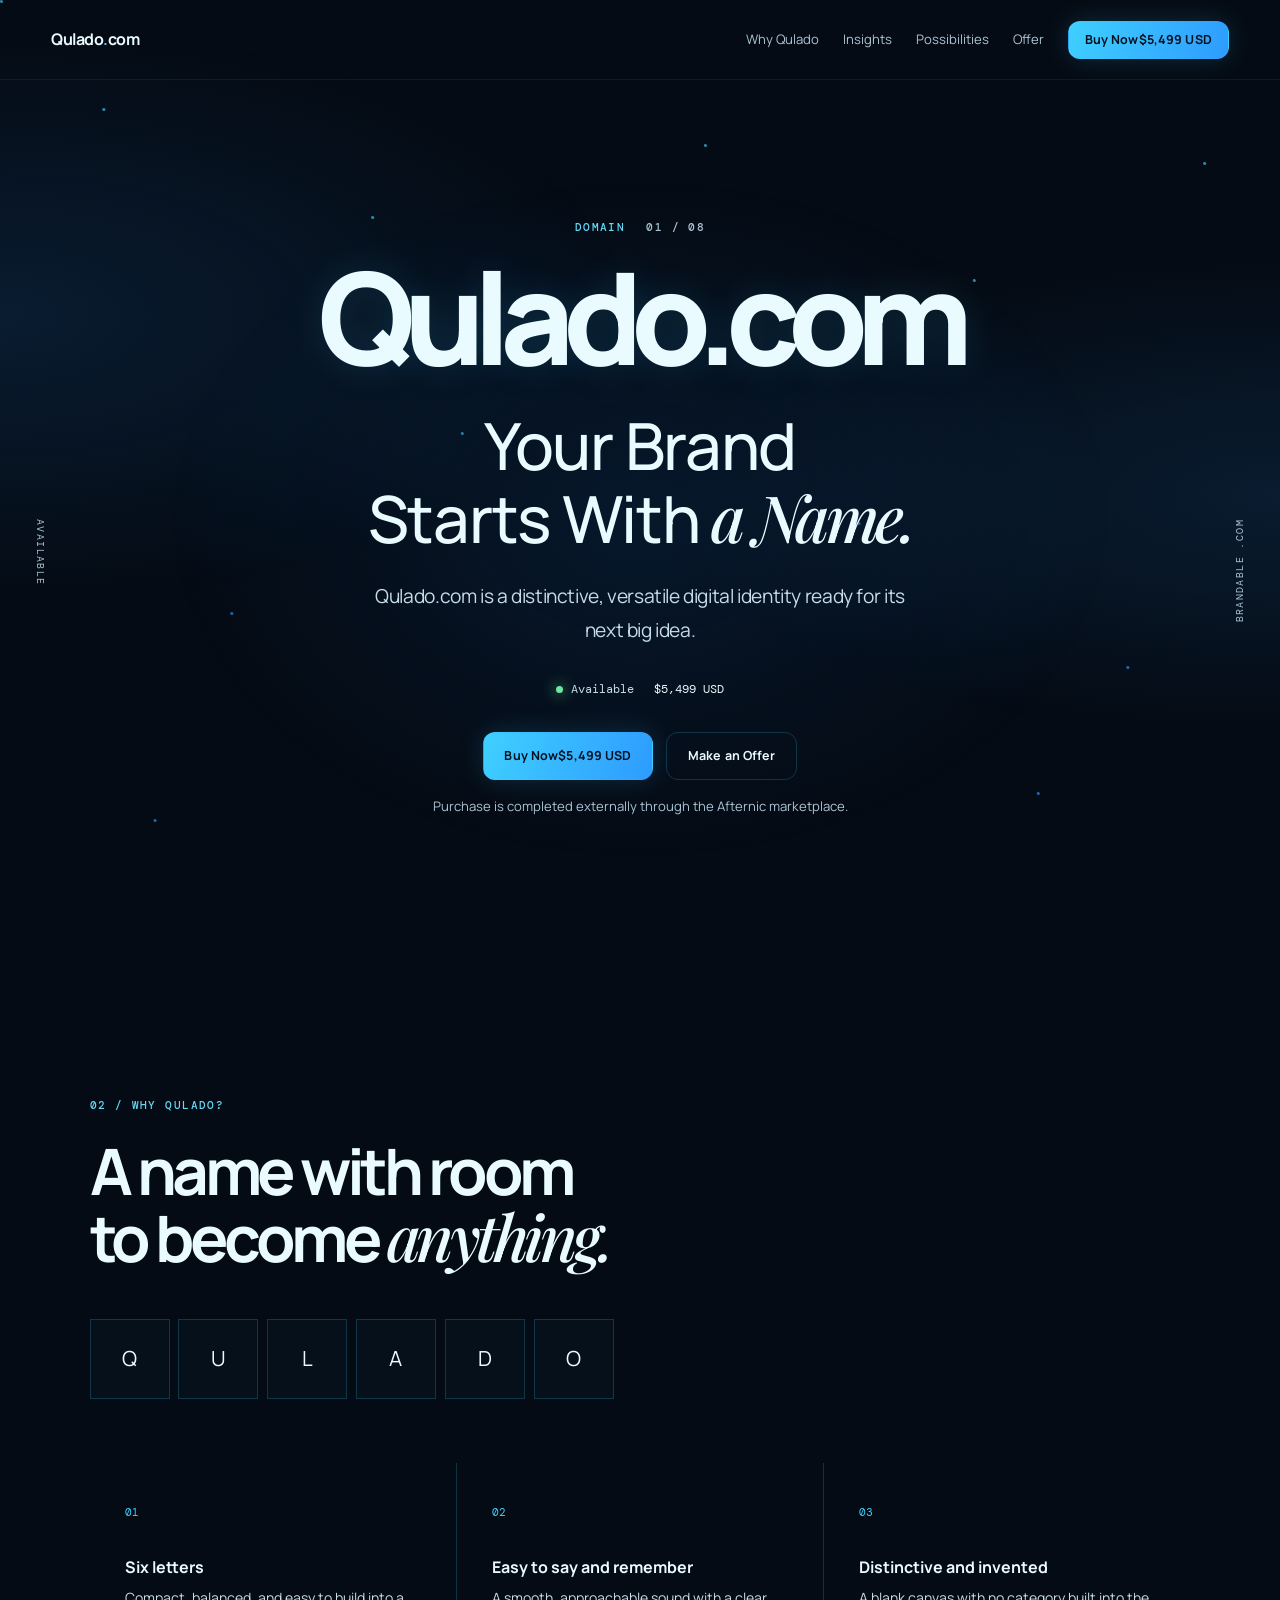
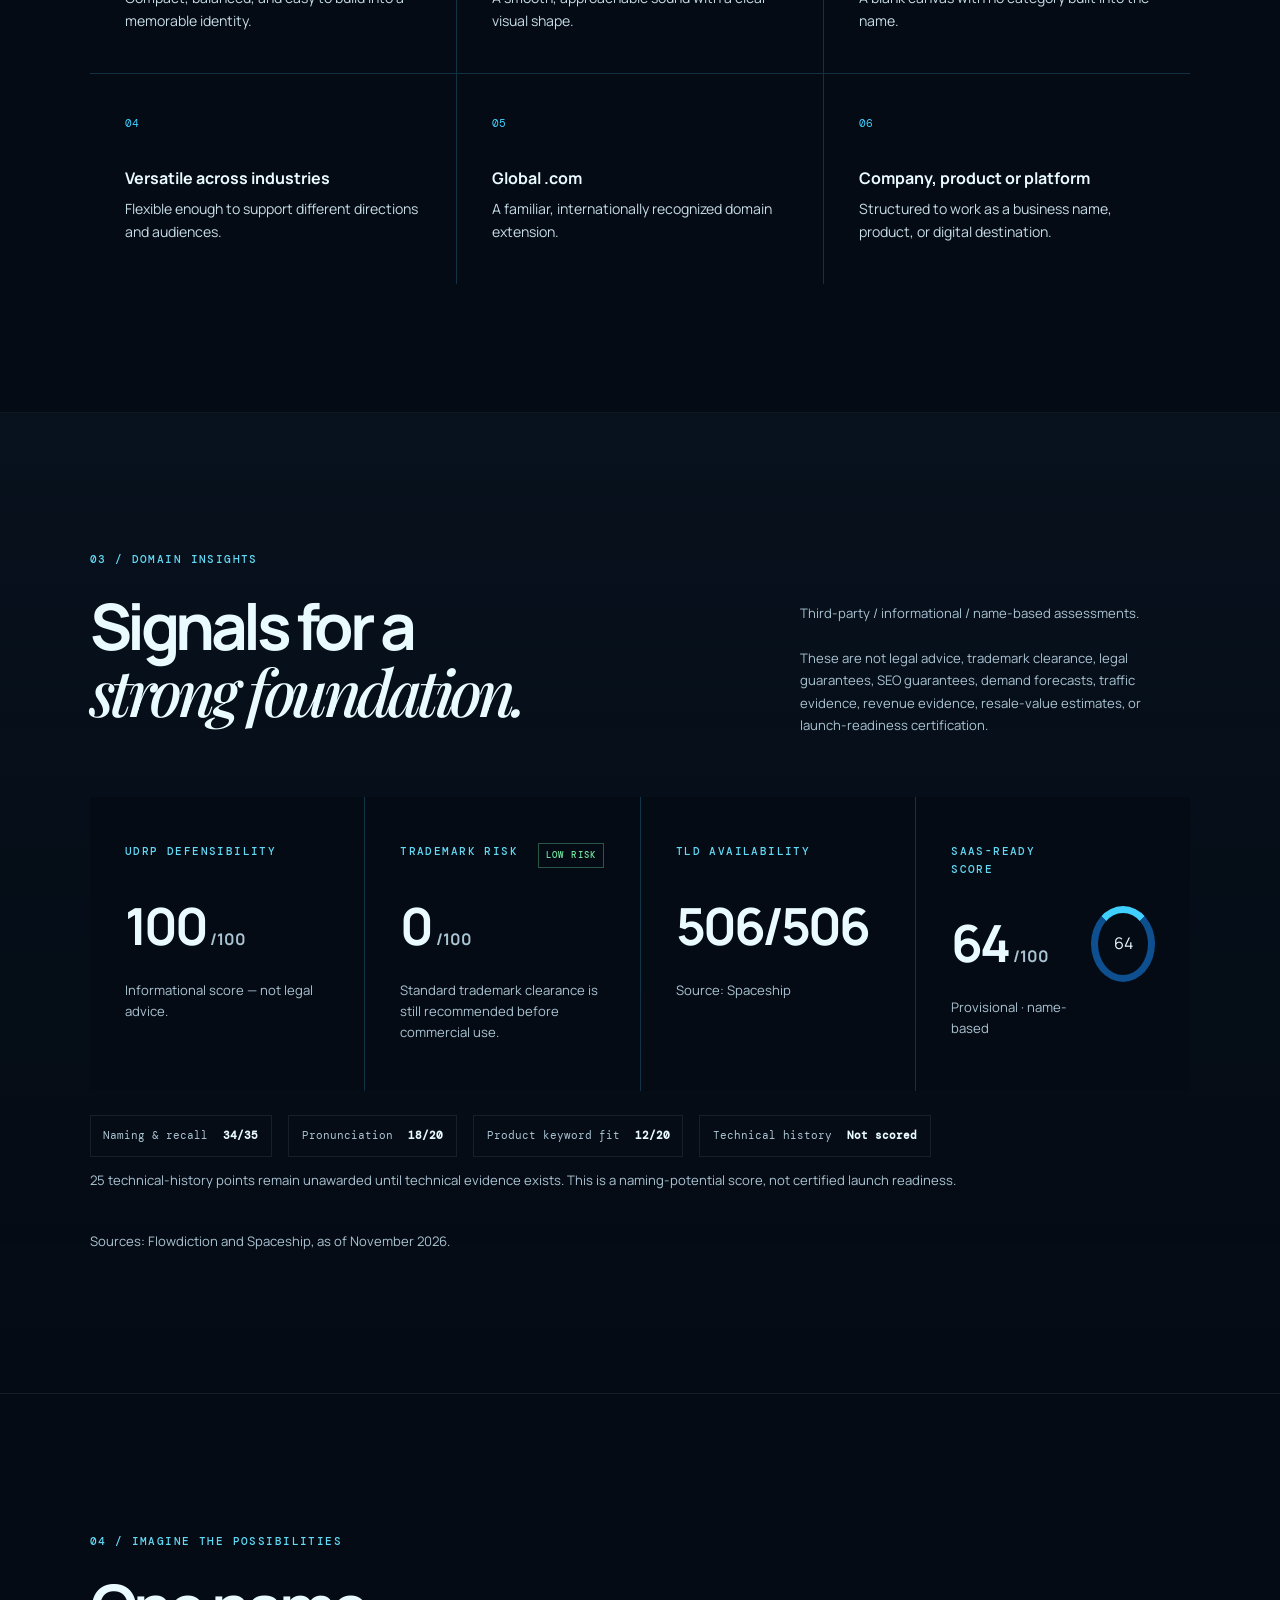
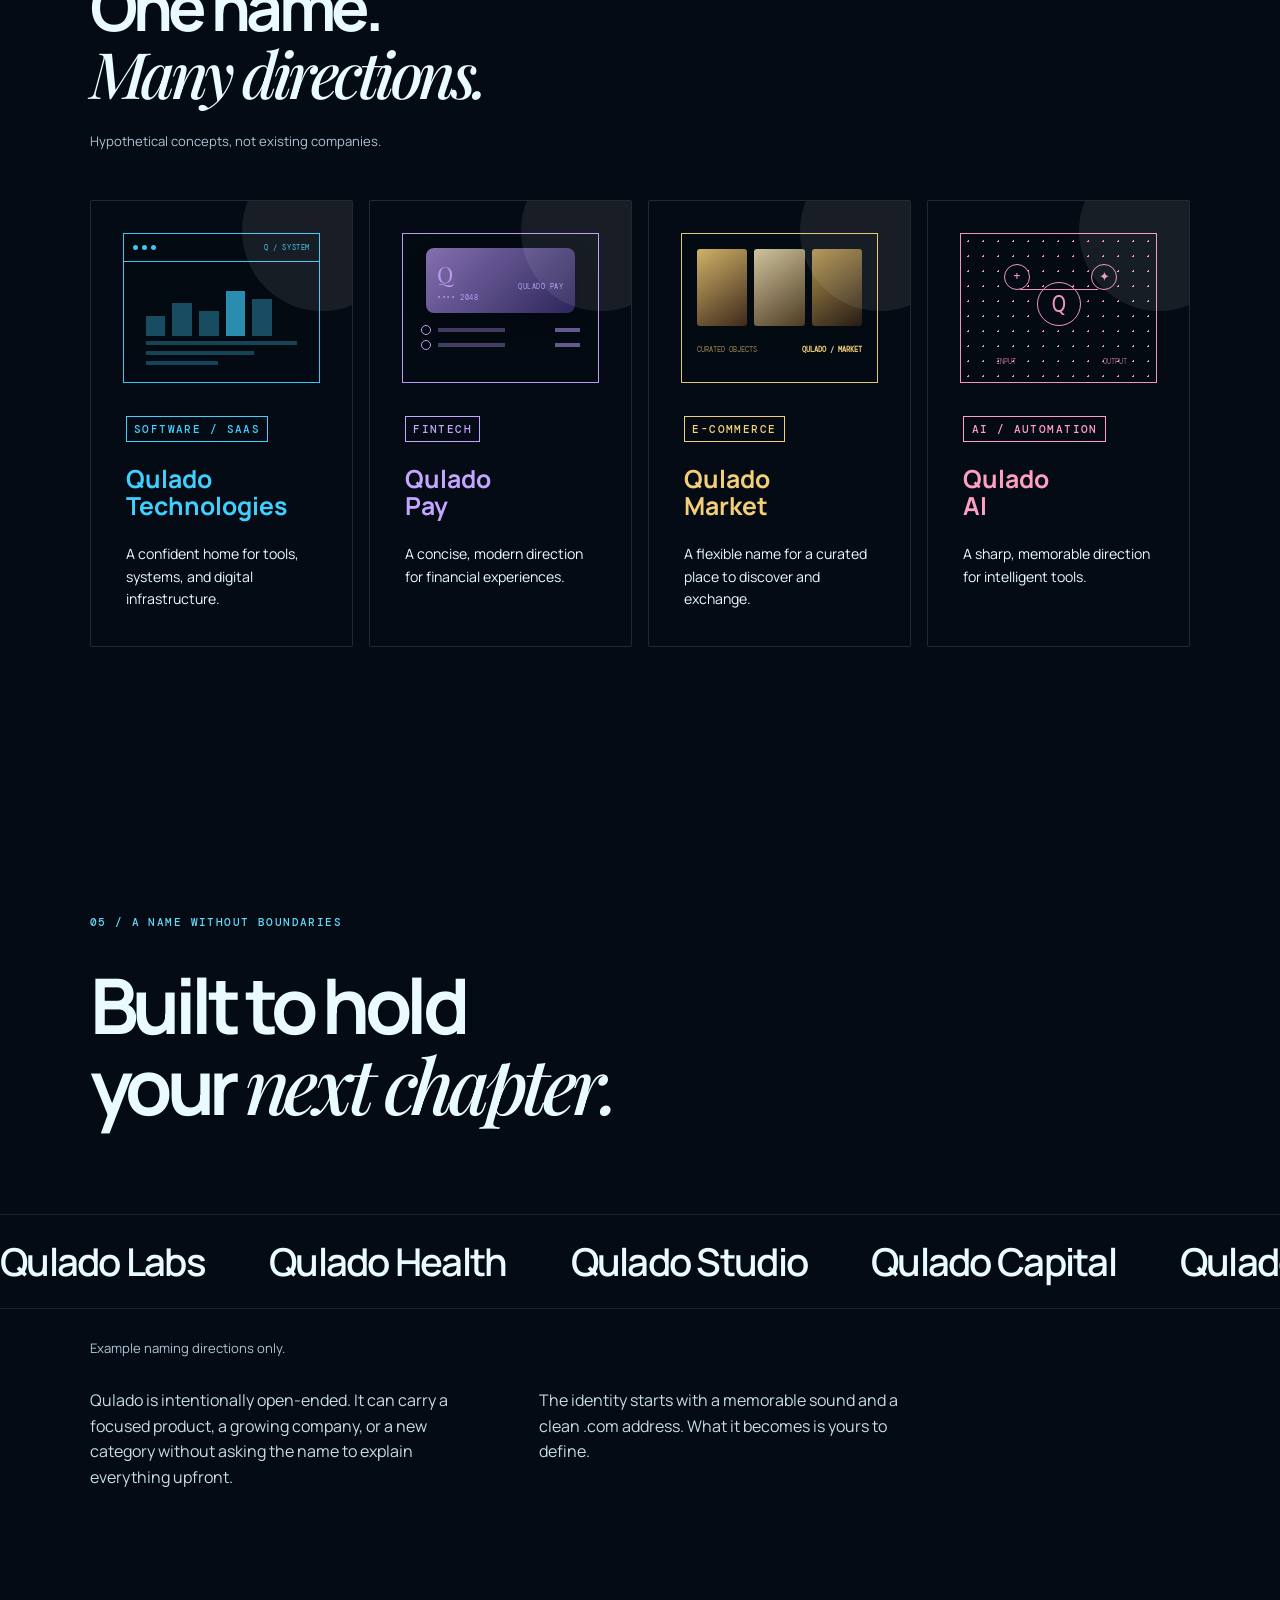
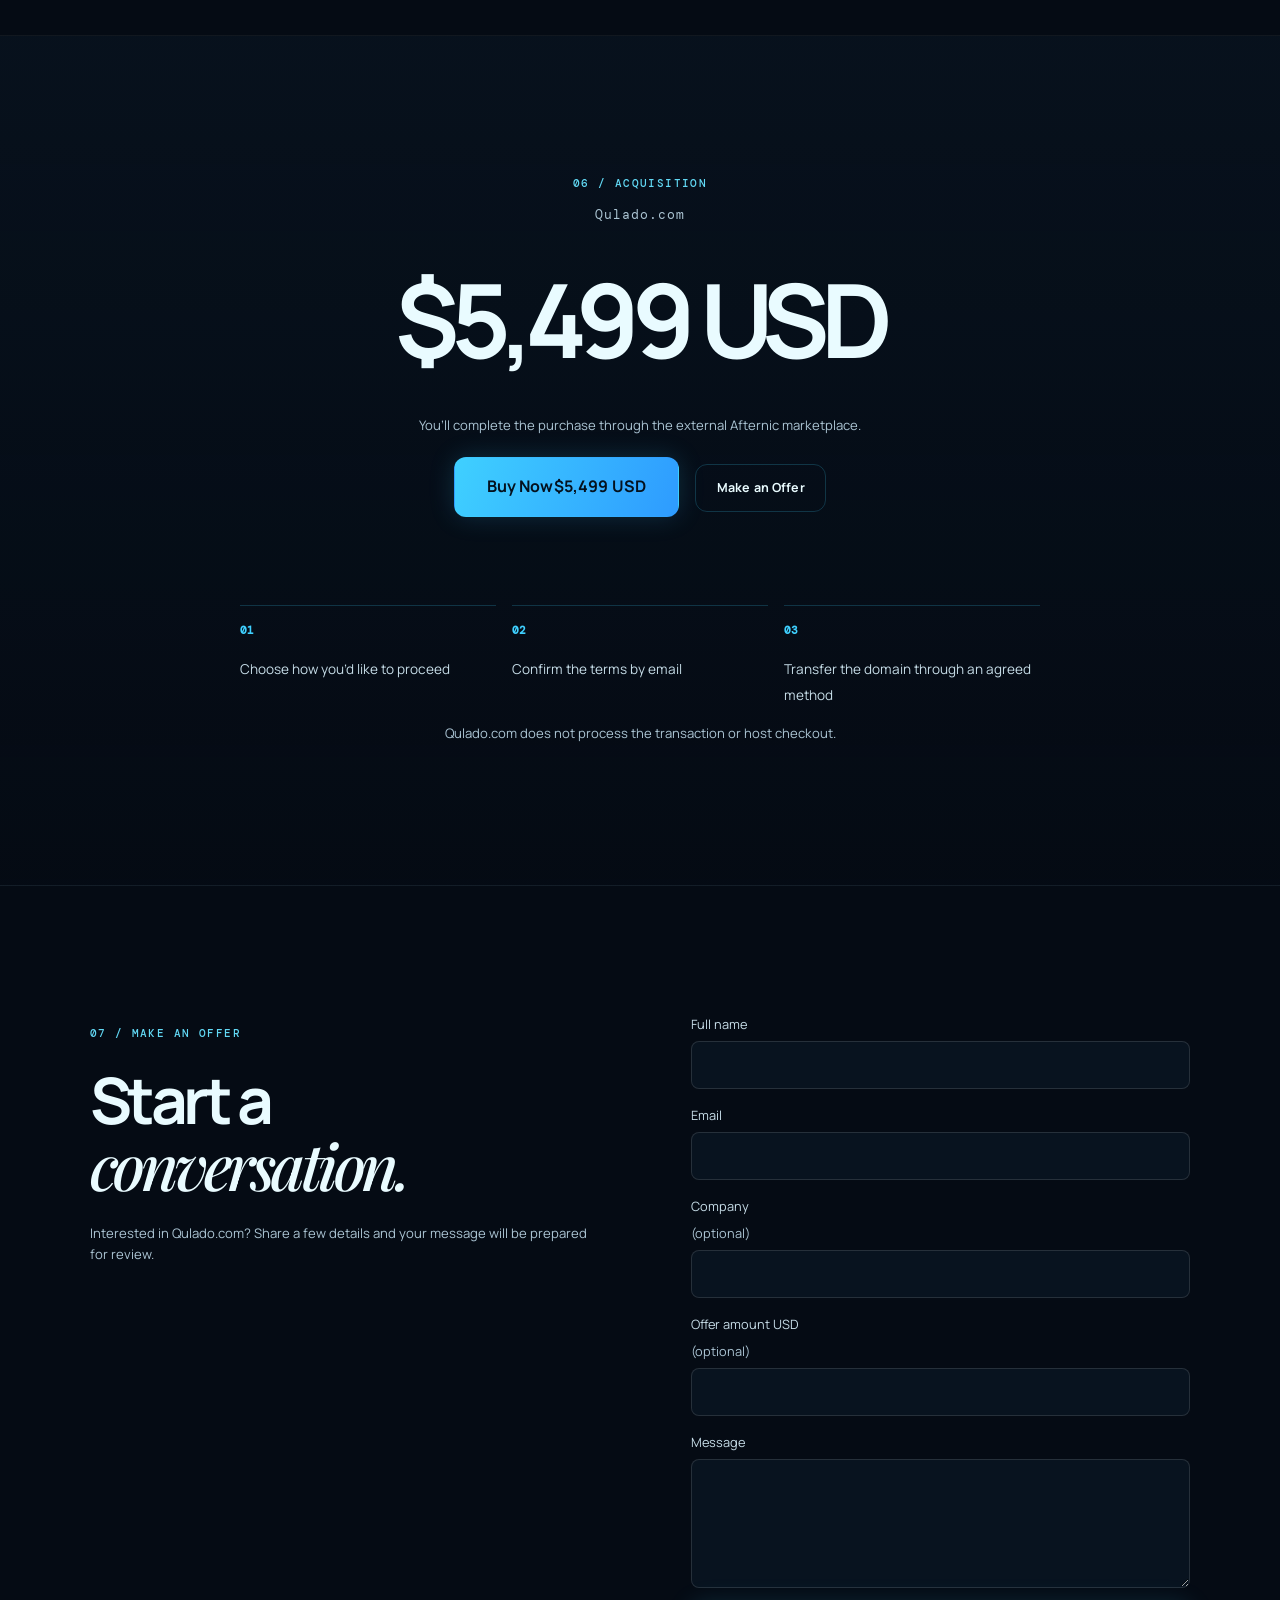
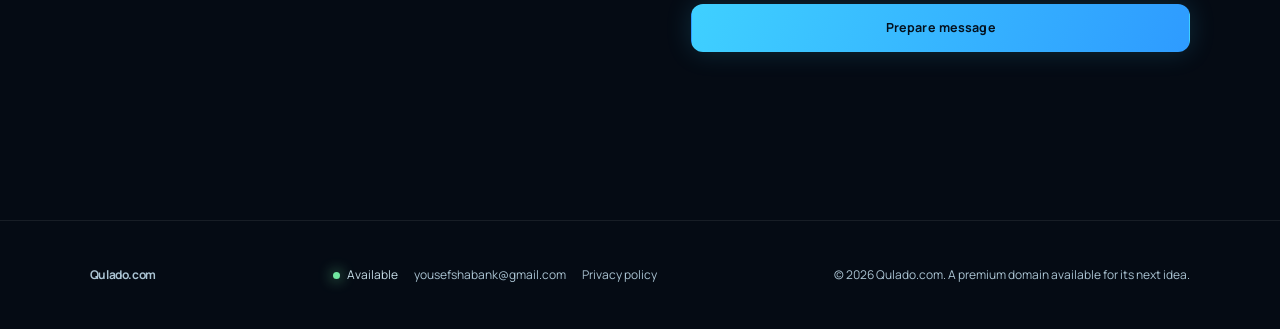
==== commit dde374d3: "Update index.html" ====
--- a/index.html
+++ b/index.html
@@ -17,7 +17,9 @@
   <link rel="stylesheet" href="styles.css">
 </head>
 <body>
-  <div class="sparkle-field" aria-hidden="true"></div>
+  <div class="sparkle-field" aria-hidden="true">
+  <i></i><i></i><i></i><i></i><i></i><i></i><i></i><i></i>
+</div>
   <a class="skip-link" href="#main-content">Skip to content</a>
   <div class="site-shell">
     <header class="site-header">
--- a/styles.css
+++ b/styles.css
@@ -35,5 +35,93 @@
   border-color: var(--azure);
   color: var(--bg-primary);
 }
+.site-shell {
+  position: relative;
+  z-index: 1;
+}
+
+.sparkle-field {
+  position: fixed;
+  inset: 0;
+  z-index: 0;
+  pointer-events: none;
+  opacity: .55;
+}
+
+.sparkle-field::before,
+.sparkle-field::after {
+  content: "";
+  position: absolute;
+  width: 3px;
+  height: 3px;
+  border-radius: 50%;
+  background: var(--cyan);
+  box-shadow:
+    8vw 12vh var(--cyan),
+    18vw 68vh var(--azure),
+    29vw 24vh var(--cyan),
+    42vw 82vh var(--azure),
+    55vw 16vh var(--cyan),
+    67vw 58vh var(--azure),
+    76vw 31vh var(--cyan),
+    88vw 74vh var(--azure),
+    94vw 18vh var(--cyan),
+    12vw 91vh var(--azure),
+    36vw 48vh var(--cyan),
+    81vw 88vh var(--azure);
+  animation: sparkle-drift 16s ease-in-out infinite alternate;
+}
+
+.sparkle-field {
+  position: fixed;
+  inset: 0;
+  z-index: 0;
+  pointer-events: none;
+  opacity: .65;
+}
+
+.sparkle-field::before,
+.sparkle-field::after {
+  content: "";
+  position: absolute;
+  top: 0;
+  left: 0;
+  width: 3px;
+  height: 3px;
+  border-radius: 50%;
+  background: var(--cyan);
+  box-shadow:
+    8vw 12vh var(--cyan),
+    18vw 68vh var(--azure),
+    29vw 24vh var(--cyan),
+    42vw 82vh var(--azure),
+    55vw 16vh var(--cyan),
+    67vw 58vh var(--azure),
+    76vw 31vh var(--cyan),
+    88vw 74vh var(--azure),
+    94vw 18vh var(--cyan),
+    12vw 91vh var(--azure),
+    36vw 48vh var(--cyan),
+    81vw 88vh var(--azure);
+  animation: sparkle-drift 6s ease-in-out infinite alternate;
+}
+
+.sparkle-field::after {
+  width: 2px;
+  height: 2px;
+  opacity: .55;
+  animation-duration: 15s;
+  animation-direction: alternate-reverse;
+}
+
+@keyframes sparkle-drift {
+  from {
+    transform: translate3d(-30px, -20px, 0);
+  }
+
+  to {
+    transform: translate3d(30px, 25px, 0);
+  }
+}
 /* Refined contrast: brighter supporting text and a more legible faceted mark. */
 :root{--text-secondary:#c6dce7;--text-muted:#abc4d3;--text-accent:#62d9f5}
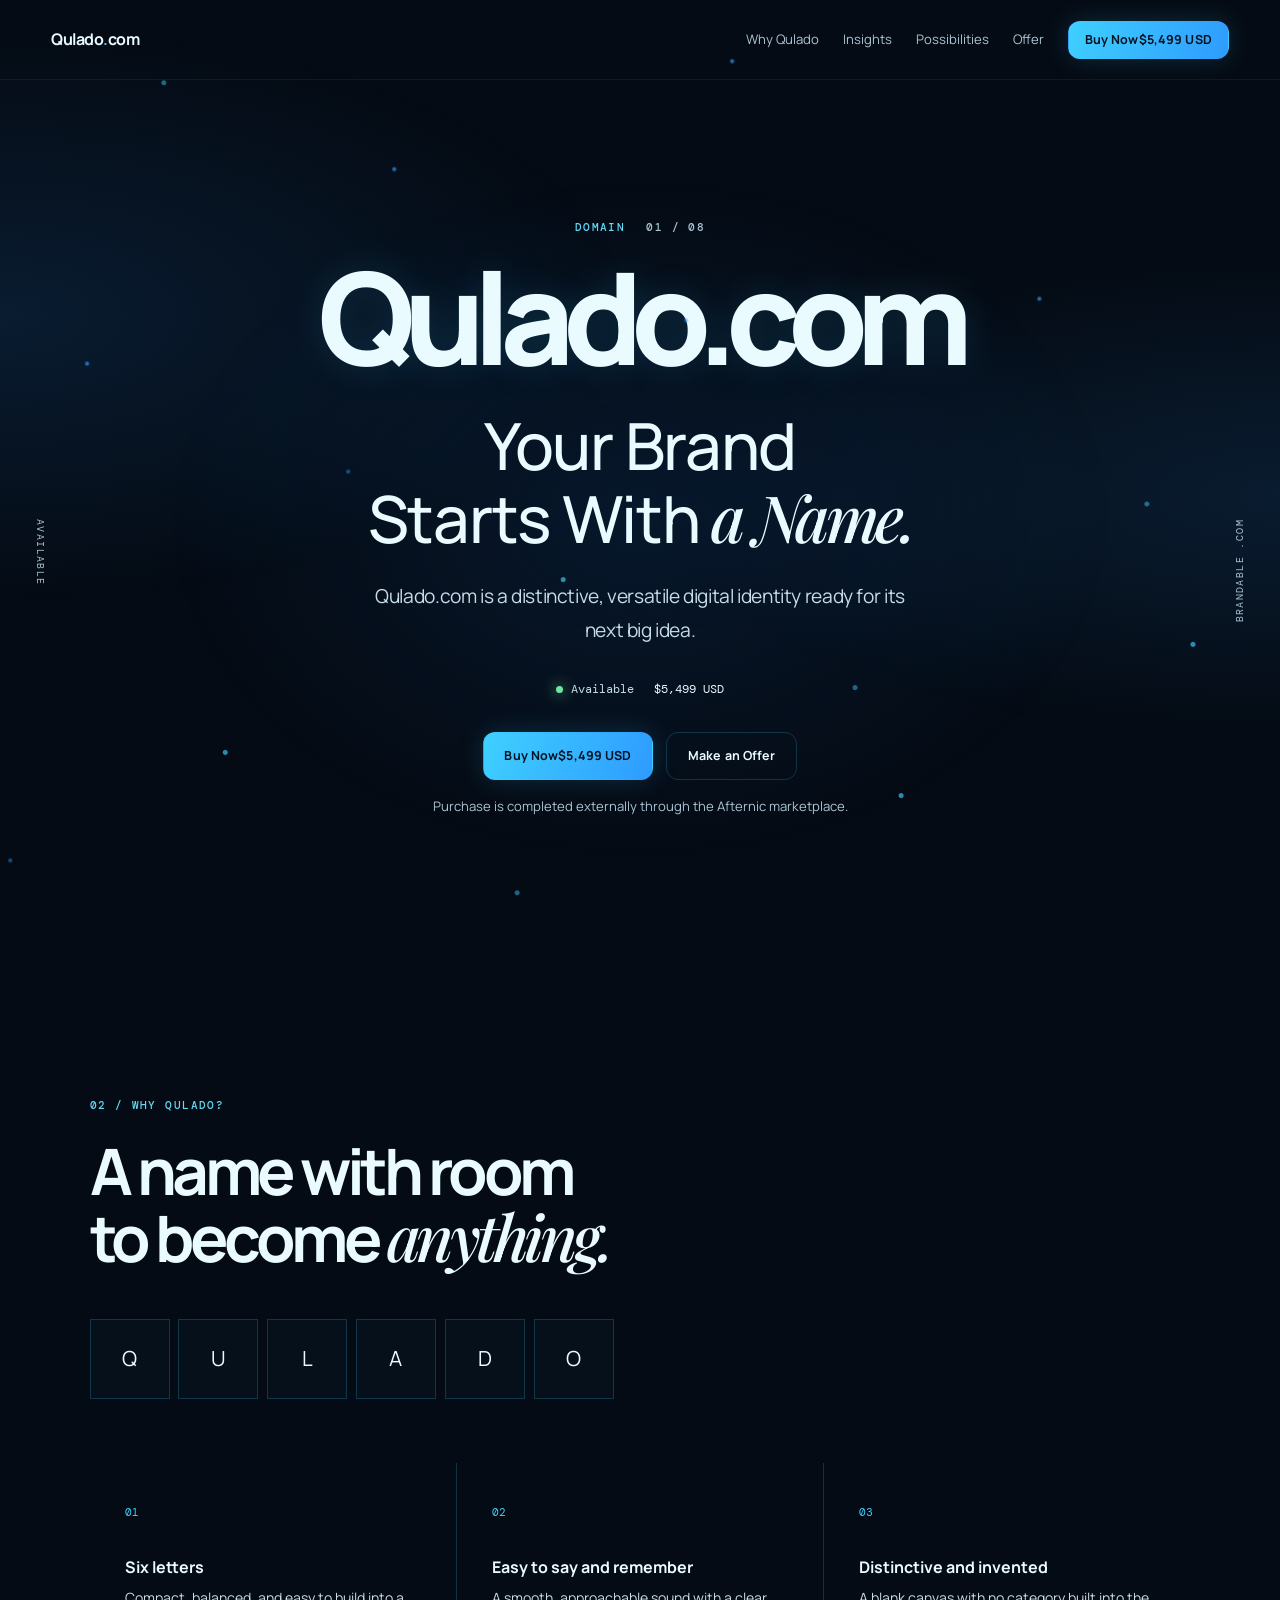
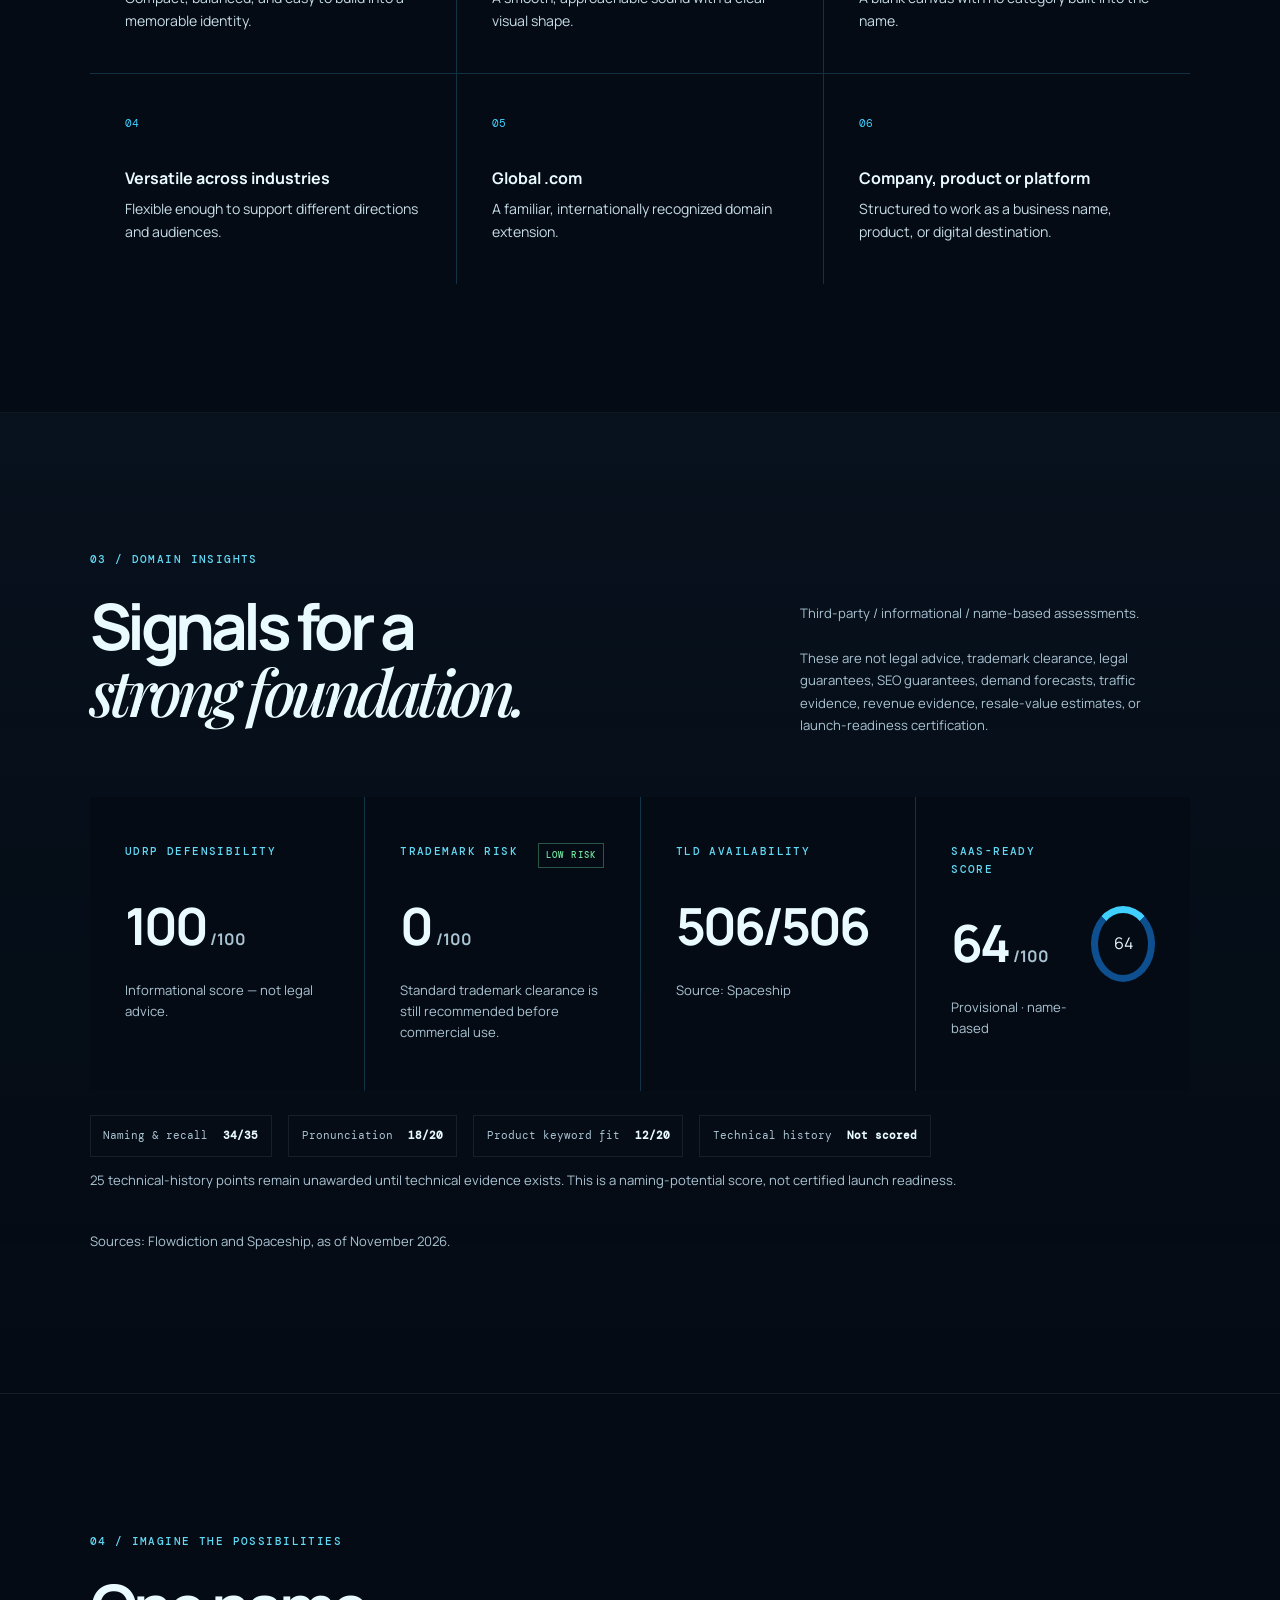
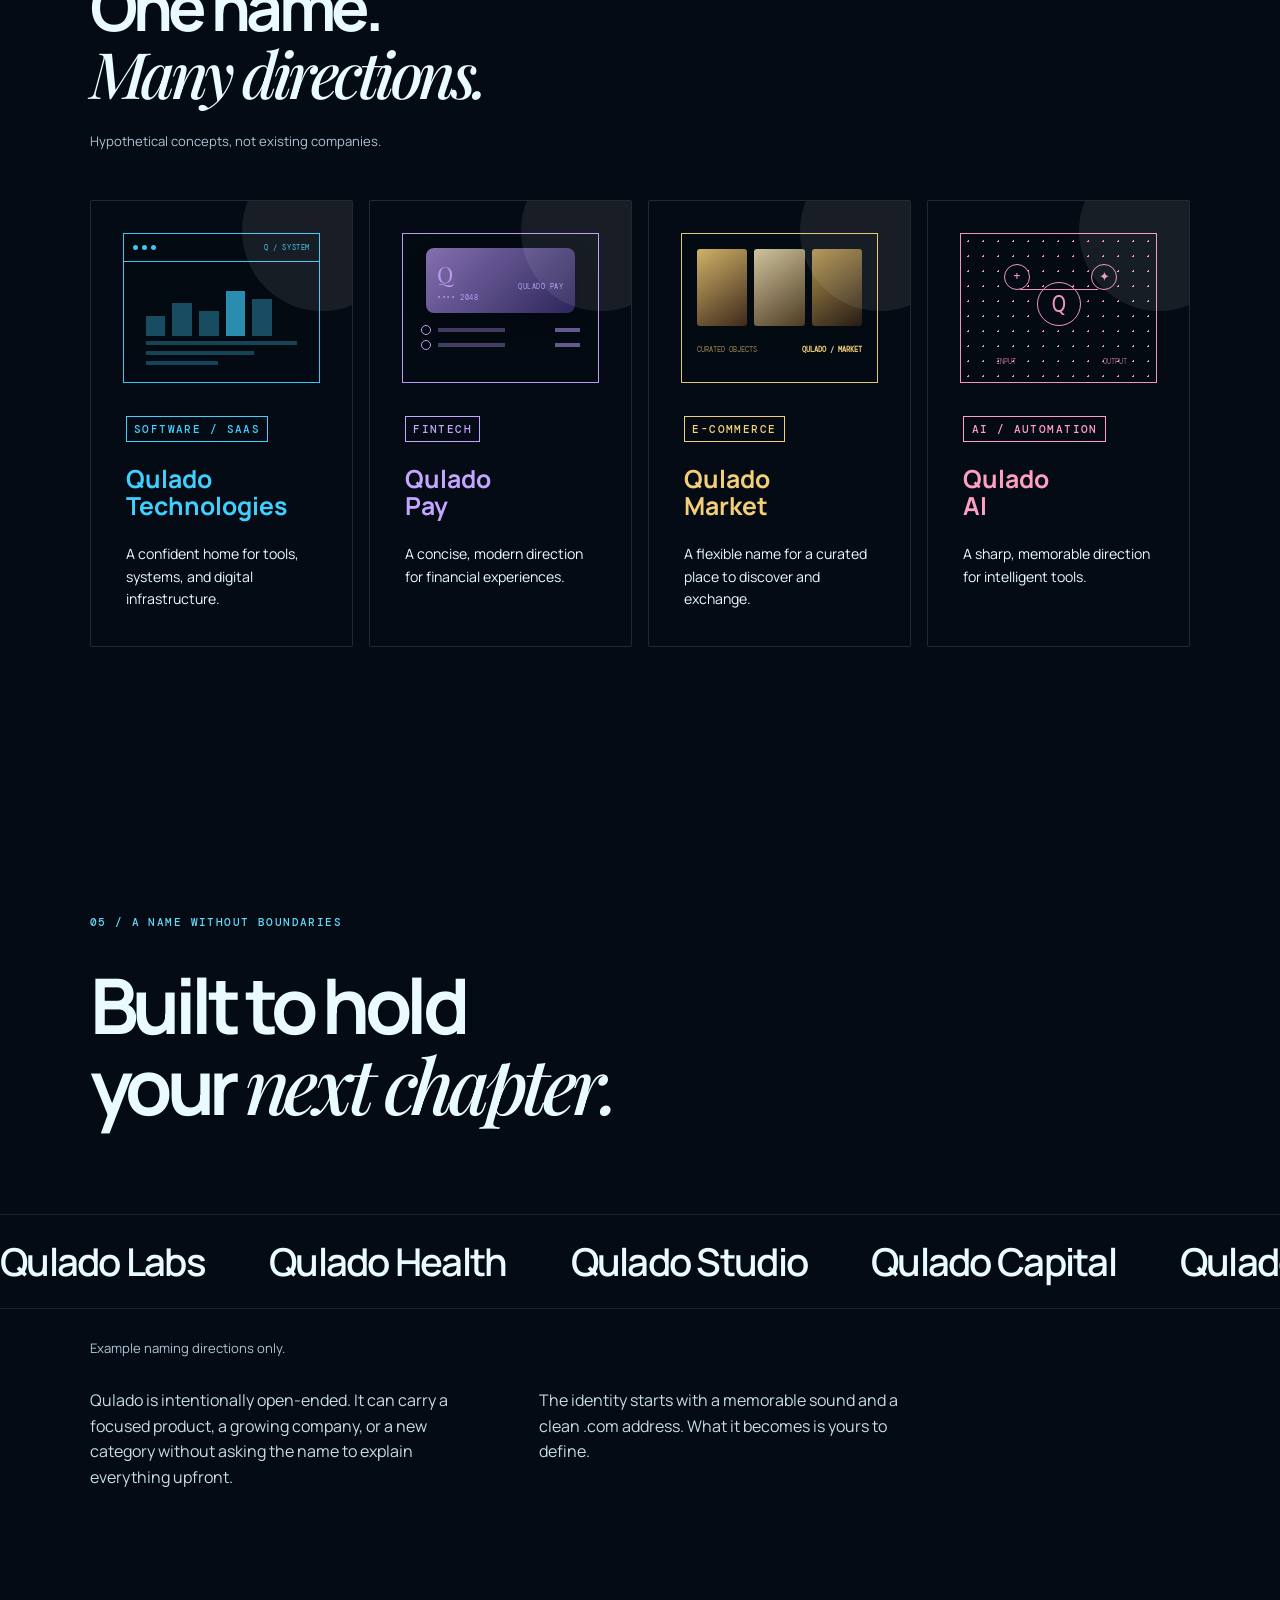
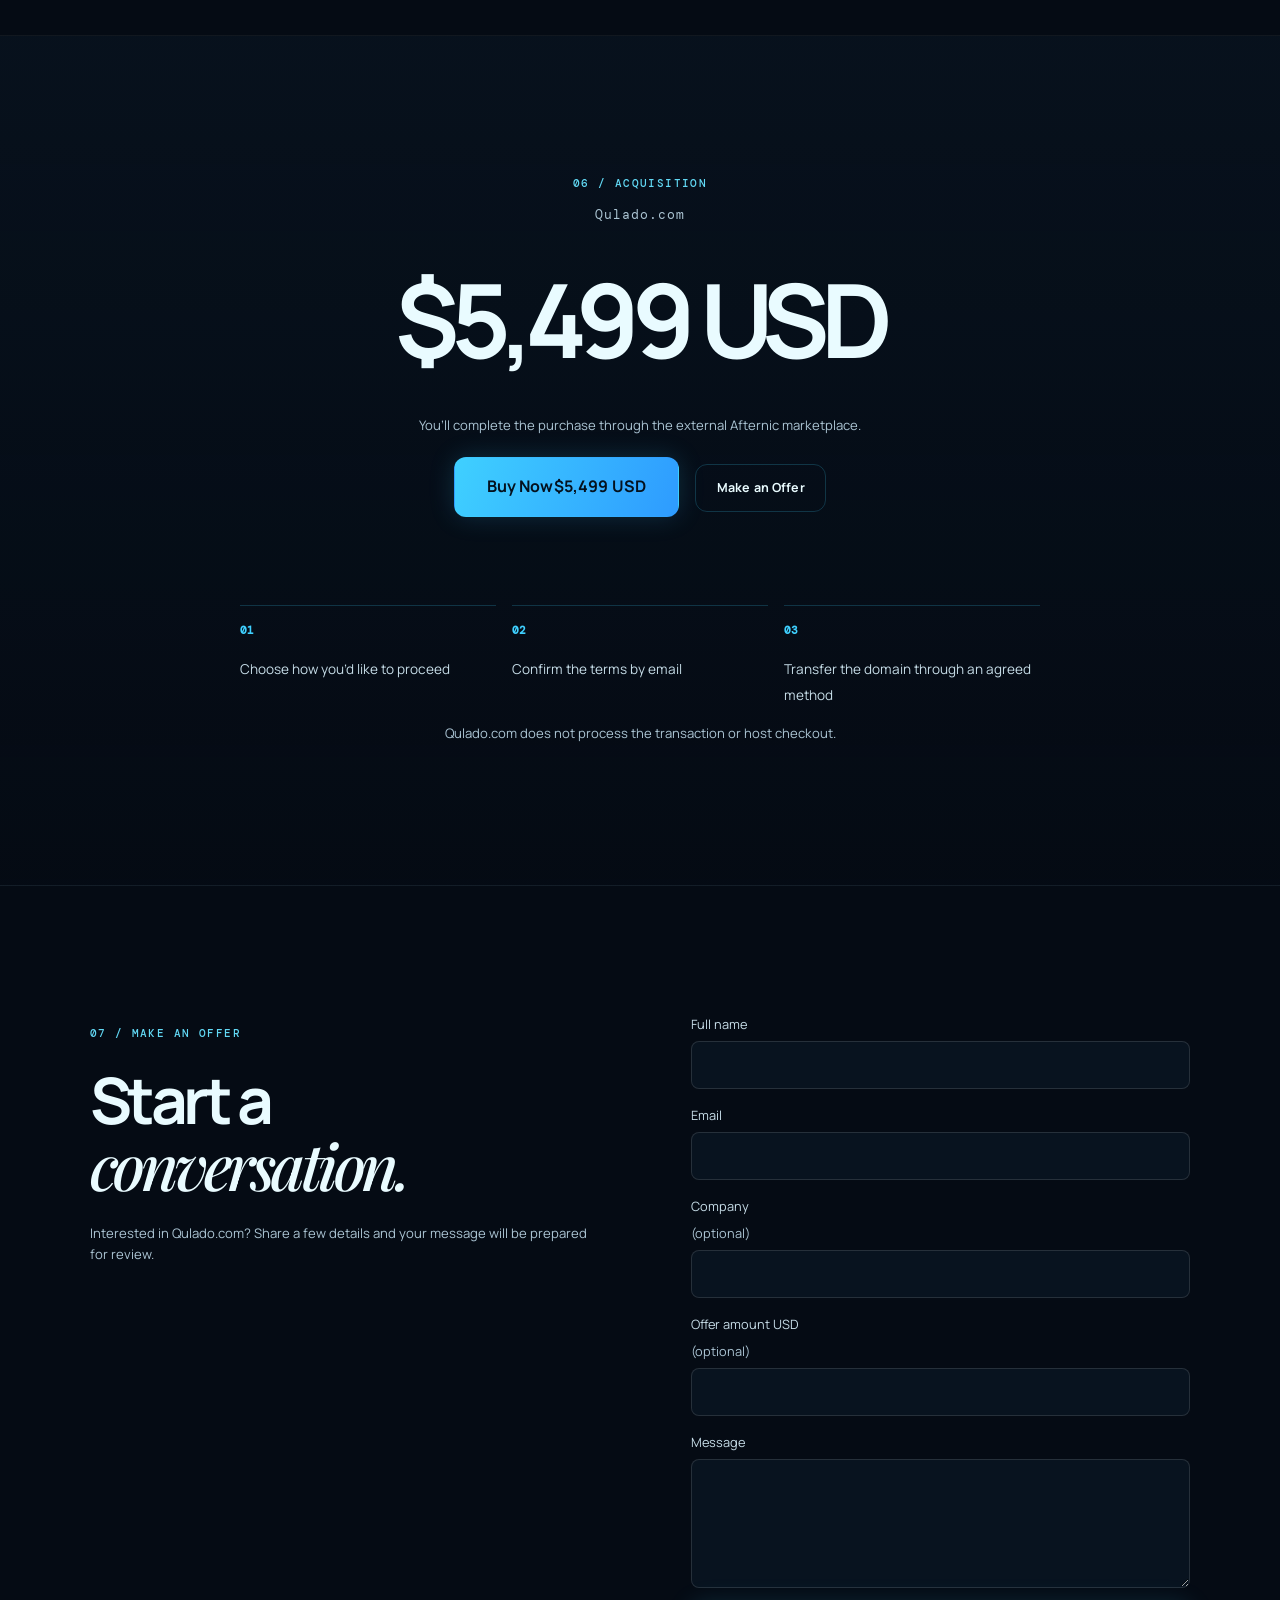
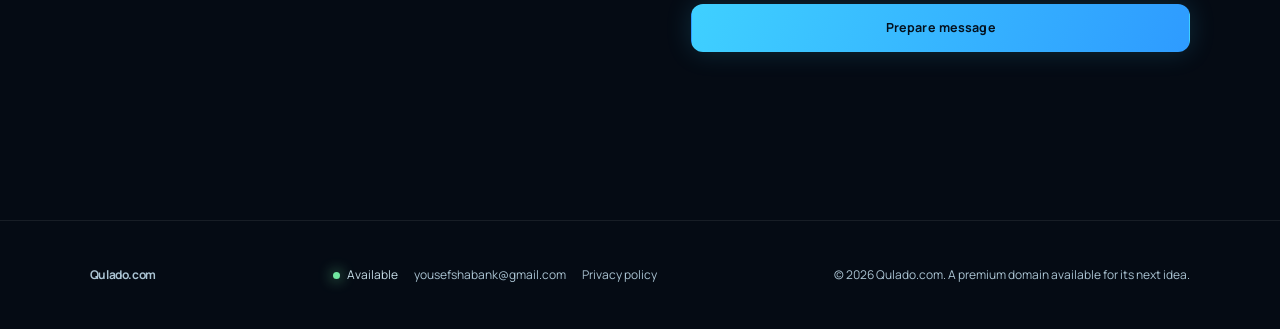
==== commit 128ec2a6: "Remove unnecessary inner elements from sparkle-field" ====
--- a/index.html
+++ b/index.html
@@ -17,9 +17,7 @@
   <link rel="stylesheet" href="styles.css">
 </head>
 <body>
-  <div class="sparkle-field" aria-hidden="true">
-  <i></i><i></i><i></i><i></i><i></i><i></i><i></i><i></i>
-</div>
+  <div class="sparkle-field" aria-hidden="true"></div>
   <a class="skip-link" href="#main-content">Skip to content</a>
   <div class="site-shell">
     <header class="site-header">
--- a/styles.css
+++ b/styles.css
@@ -41,42 +41,13 @@
 }
 
 .sparkle-field {
-  position: fixed;
-  inset: 0;
-  z-index: 0;
+  position: fixed !important;
+  inset: 0 !important;
+  width: 100vw;
+  height: 100vh;
+  z-index: 2;
   pointer-events: none;
-  opacity: .55;
-}
-
-.sparkle-field::before,
-.sparkle-field::after {
-  content: "";
-  position: absolute;
-  width: 3px;
-  height: 3px;
-  border-radius: 50%;
-  background: var(--cyan);
-  box-shadow:
-    8vw 12vh var(--cyan),
-    18vw 68vh var(--azure),
-    29vw 24vh var(--cyan),
-    42vw 82vh var(--azure),
-    55vw 16vh var(--cyan),
-    67vw 58vh var(--azure),
-    76vw 31vh var(--cyan),
-    88vw 74vh var(--azure),
-    94vw 18vh var(--cyan),
-    12vw 91vh var(--azure),
-    36vw 48vh var(--cyan),
-    81vw 88vh var(--azure);
-  animation: sparkle-drift 16s ease-in-out infinite alternate;
-}
-
-.sparkle-field {
-  position: fixed;
-  inset: 0;
-  z-index: 0;
-  pointer-events: none;
+  overflow: visible;
   opacity: .65;
 }
 
@@ -84,43 +55,48 @@
 .sparkle-field::after {
   content: "";
   position: absolute;
-  top: 0;
-  left: 0;
-  width: 3px;
-  height: 3px;
-  border-radius: 50%;
-  background: var(--cyan);
-  box-shadow:
-    8vw 12vh var(--cyan),
-    18vw 68vh var(--azure),
-    29vw 24vh var(--cyan),
-    42vw 82vh var(--azure),
-    55vw 16vh var(--cyan),
-    67vw 58vh var(--azure),
-    76vw 31vh var(--cyan),
-    88vw 74vh var(--azure),
-    94vw 18vh var(--cyan),
-    12vw 91vh var(--azure),
-    36vw 48vh var(--cyan),
-    81vw 88vh var(--azure);
-  animation: sparkle-drift 6s ease-in-out infinite alternate;
+  inset: -10%;
+  background-repeat: no-repeat;
+  animation: sparkle-float 9s ease-in-out infinite alternate;
+}
+
+.sparkle-field::before {
+  background-image:
+    radial-gradient(circle at 5% 12%, var(--cyan) 0 2px, transparent 3px),
+    radial-gradient(circle at 14% 42%, var(--azure) 0 1px, transparent 3px),
+    radial-gradient(circle at 23% 78%, var(--cyan) 0 2px, transparent 3px),
+    radial-gradient(circle at 34% 24%, var(--azure) 0 1px, transparent 3px),
+    radial-gradient(circle at 45% 62%, var(--cyan) 0 2px, transparent 3px),
+    radial-gradient(circle at 56% 14%, var(--azure) 0 1px, transparent 3px),
+    radial-gradient(circle at 67% 82%, var(--cyan) 0 2px, transparent 3px),
+    radial-gradient(circle at 76% 36%, var(--azure) 0 1px, transparent 3px),
+    radial-gradient(circle at 86% 68%, var(--cyan) 0 2px, transparent 3px),
+    radial-gradient(circle at 96% 20%, var(--azure) 0 1px, transparent 3px);
 }
 
 .sparkle-field::after {
-  width: 2px;
-  height: 2px;
-  opacity: .55;
-  animation-duration: 15s;
+  background-image:
+    radial-gradient(circle at 9% 88%, var(--azure) 0 1px, transparent 3px),
+    radial-gradient(circle at 19% 16%, var(--cyan) 0 2px, transparent 3px),
+    radial-gradient(circle at 31% 52%, var(--azure) 0 1px, transparent 3px),
+    radial-gradient(circle at 42% 91%, var(--cyan) 0 2px, transparent 3px),
+    radial-gradient(circle at 53% 38%, var(--azure) 0 1px, transparent 3px),
+    radial-gradient(circle at 64% 72%, var(--cyan) 0 2px, transparent 3px),
+    radial-gradient(circle at 73% 8%, var(--azure) 0 1px, transparent 3px),
+    radial-gradient(circle at 83% 55%, var(--cyan) 0 2px, transparent 3px),
+    radial-gradient(circle at 93% 94%, var(--azure) 0 1px, transparent 3px);
+  animation-duration: 13s;
   animation-direction: alternate-reverse;
+  opacity: .7;
 }
 
-@keyframes sparkle-drift {
+@keyframes sparkle-float {
   from {
-    transform: translate3d(-30px, -20px, 0);
+    transform: translate3d(-20px, -15px, 0) scale(.96);
   }
 
   to {
-    transform: translate3d(30px, 25px, 0);
+    transform: translate3d(25px, 20px, 0) scale(1.04);
   }
 }
 /* Refined contrast: brighter supporting text and a more legible faceted mark. */
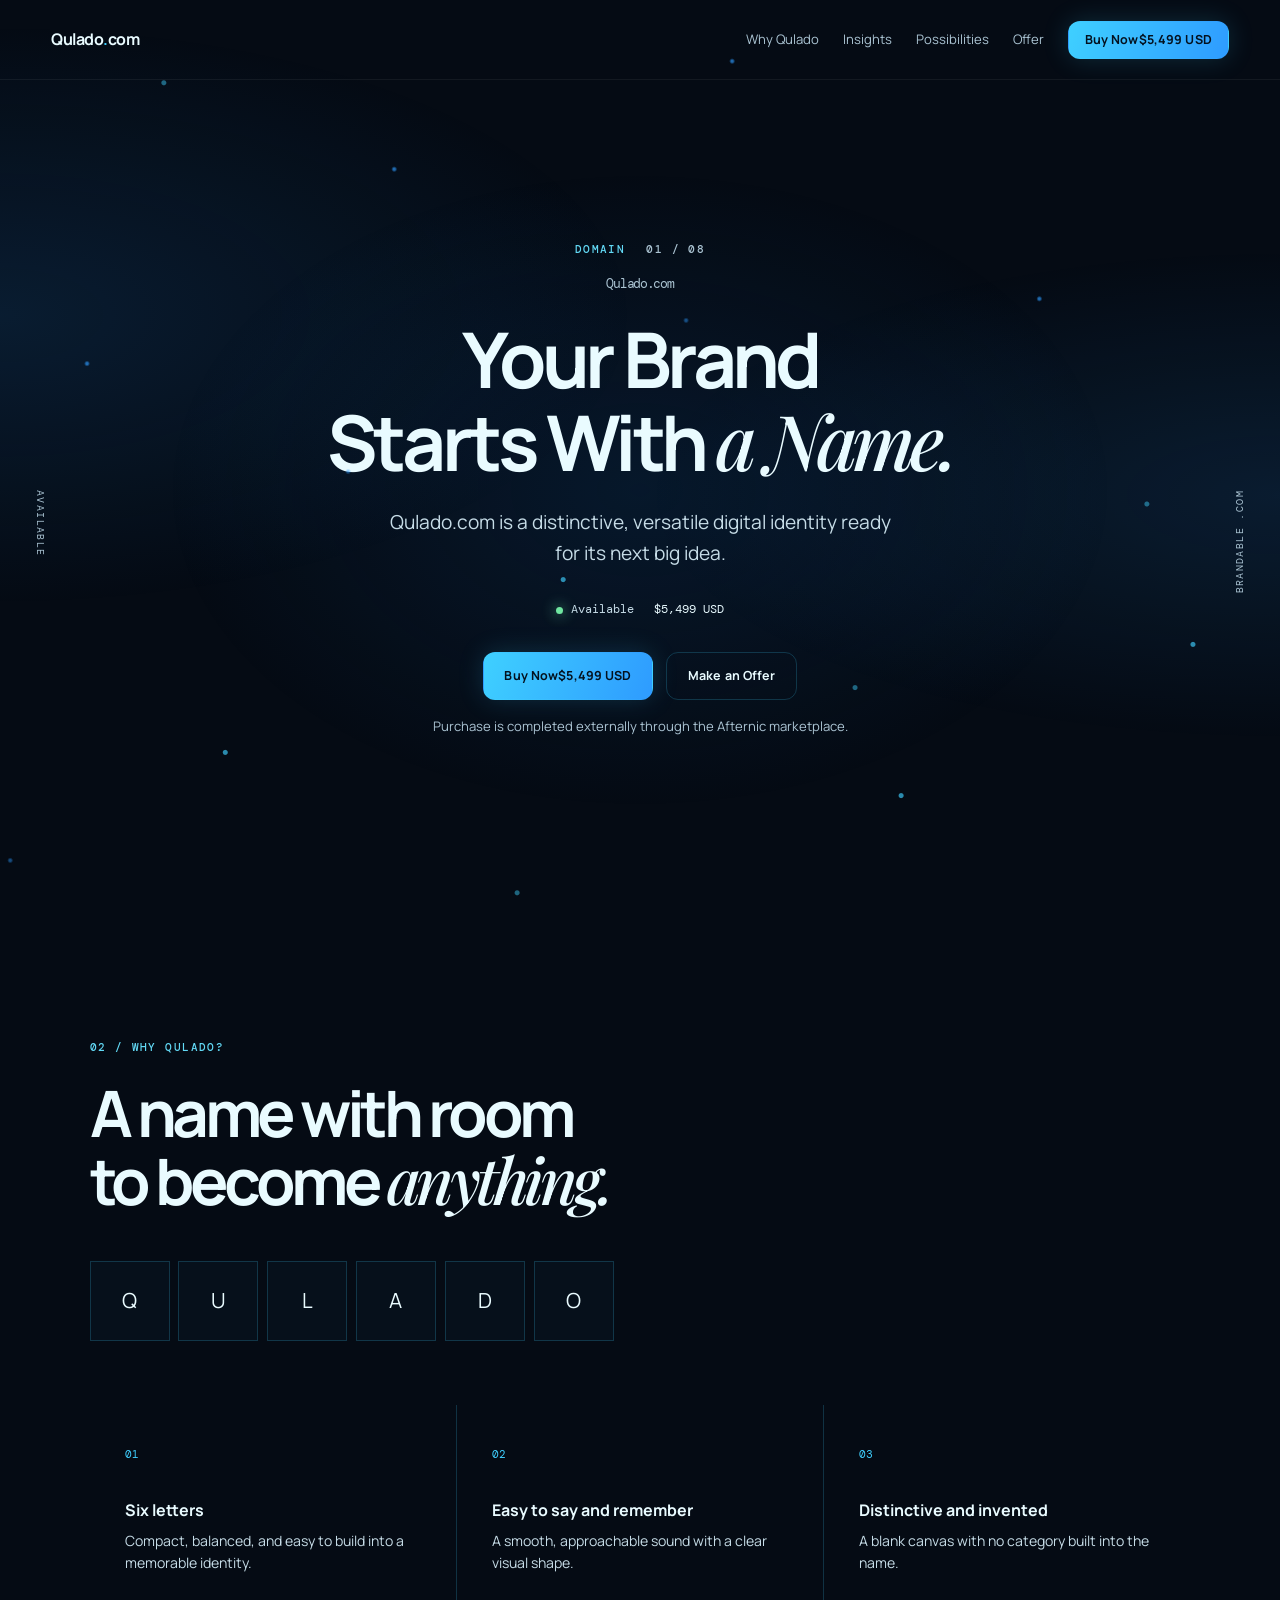
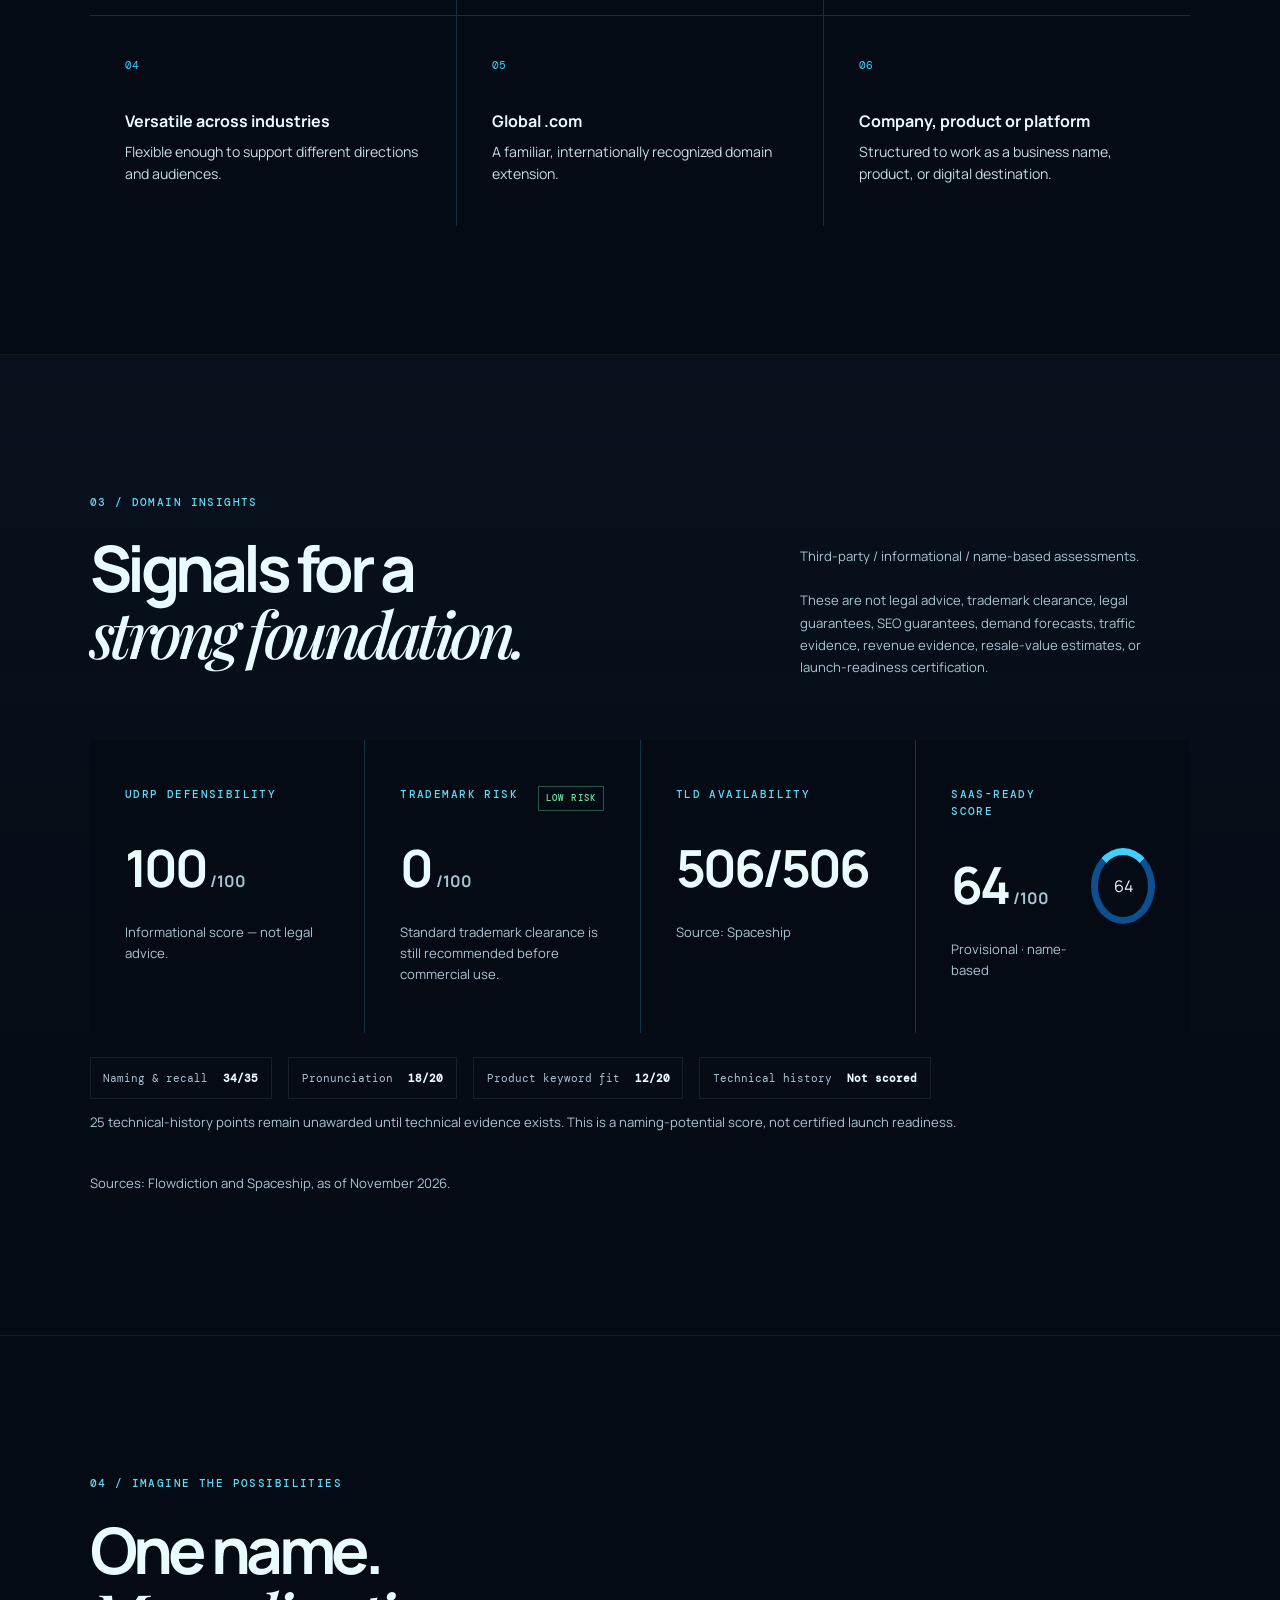
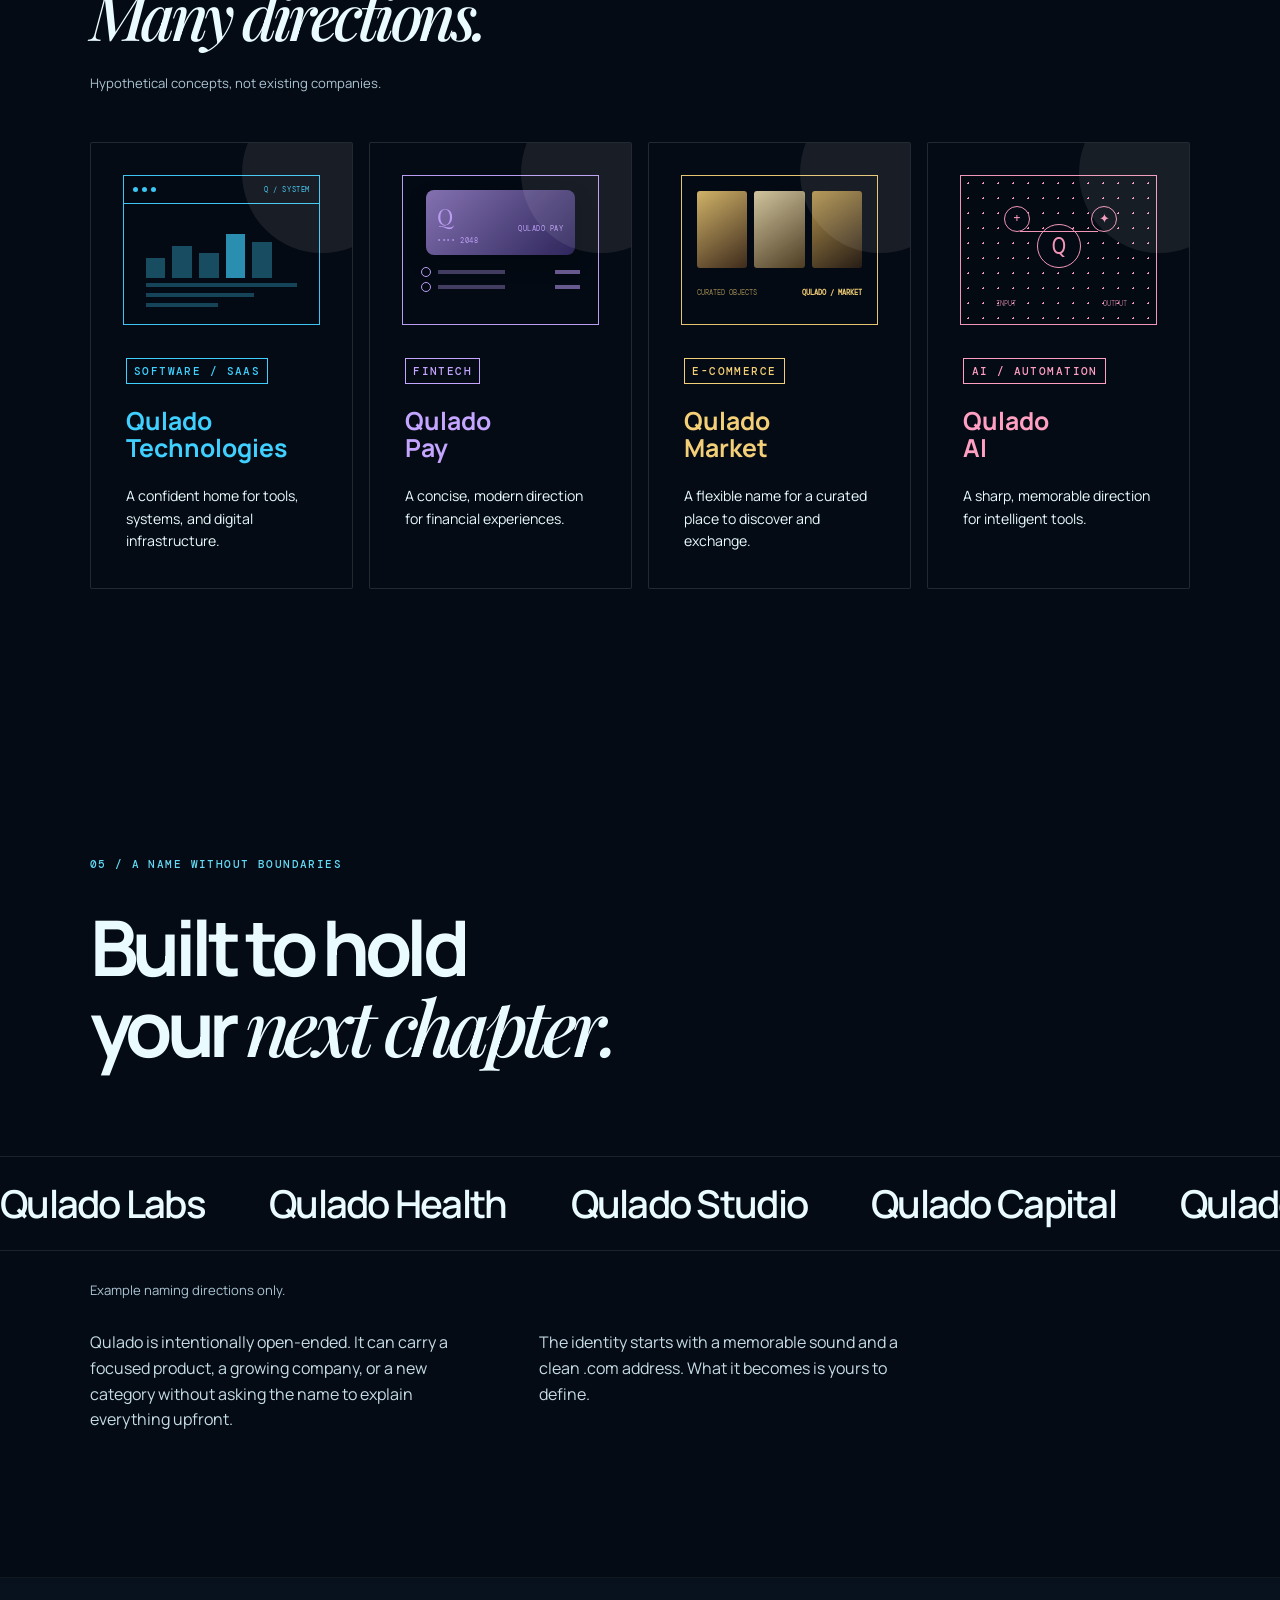
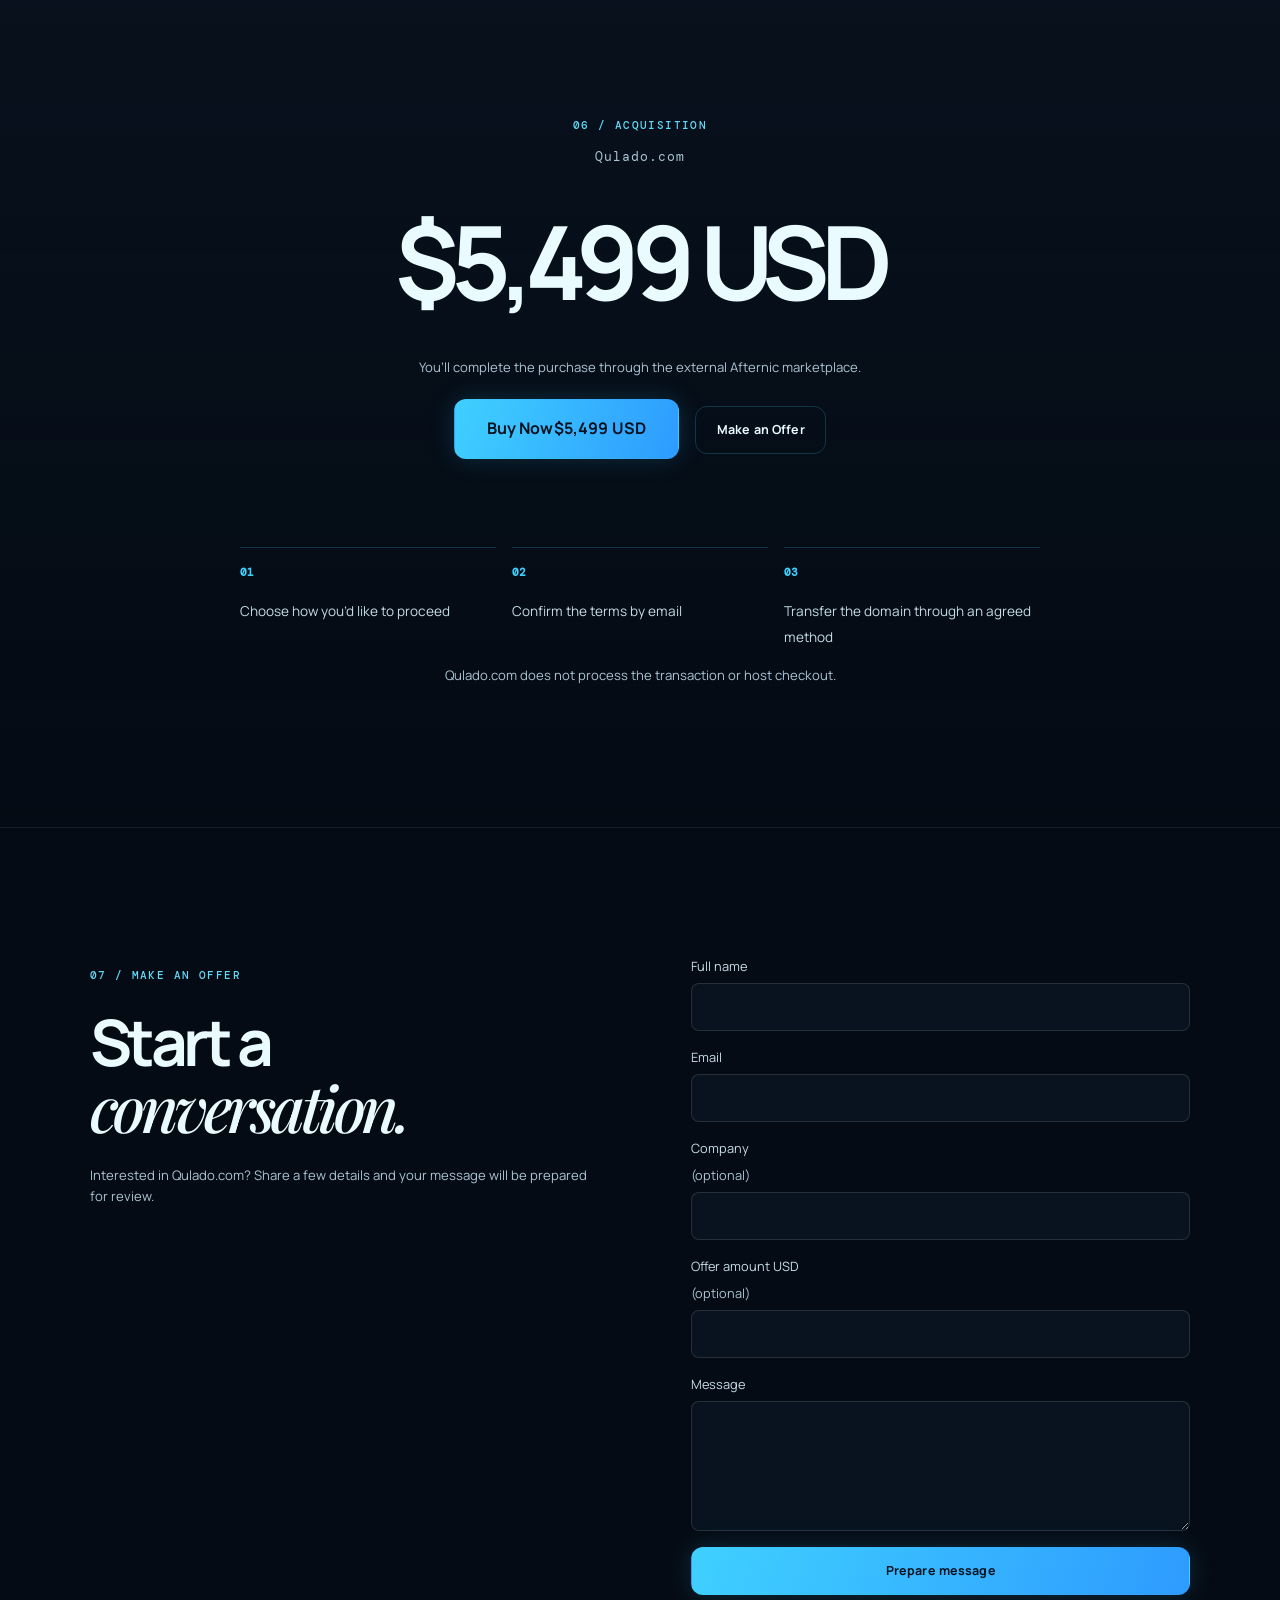
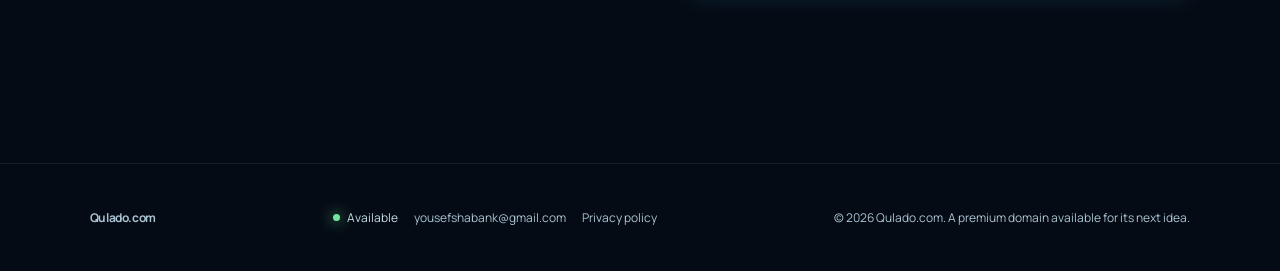
==== commit 70d9d87f: "Add domain name to hero section in index.html" ====
--- a/index.html
+++ b/index.html
@@ -33,7 +33,7 @@
         <span class="corner-label label-left">AVAILABLE</span><span class="corner-label label-right">BRANDABLE .COM</span>
         <div class="hero-content">
           <p class="eyebrow">DOMAIN <span>01 / 08</span></p>
-          <p class="hero-domain" data-domain></p>
+          <p class="hero-domain" data-domain>Qulado.com</p>
           <h1>Your Brand<br>Starts With <em>a Name.</em></h1>
           <p class="hero-lede">Qulado.com is a distinctive, versatile digital identity ready for its next big idea.</p>
           <div class="hero-meta"><span class="availability"><i></i><span data-availability></span></span><span class="hero-price" data-price></span></div>
--- a/styles.css
+++ b/styles.css
@@ -1,27 +1,19 @@
 @import url('https://fonts.googleapis.com/css2?family=DM+Mono:wght@400;500&family=Manrope:wght@400;500;600;700;800&family=Playfair+Display:ital,wght@1,500&display=swap');
-:root{--bg-primary:#050b14;--bg-secondary:#08131f;--blue-deep:#0e4f8f;--blue-bright:#1b6bb5;--cyan:#3fd0ff;--azure:#2e9bff;--text-primary:#e9fbff;--text-secondary:rgba(255,255,255,.75);--text-muted:#8fa6bd;--text-accent:#3cc8f0;--border-subtle:rgba(63,208,255,.2);--serif:'Playfair Display',Georgia,serif;--mono:'DM Mono',monospace;--sans:'Manrope',Arial,sans-serif}*{box-sizing:border-box}html{scroll-behavior:smooth}body{margin:0;background:var(--bg-primary);color:var(--text-primary);font-family:var(--sans);line-height:1.6;overflow-x:hidden}body:before{content:"";position:fixed;inset:0;pointer-events:none;background:radial-gradient(ellipse at 0 35%,rgba(27,107,181,.18),transparent 35%),radial-gradient(ellipse at 100% 55%,rgba(46,155,255,.12),transparent 35%);z-index:-1}a{color:inherit;text-decoration:none}button,input,textarea{font:inherit}.skip-link{position:absolute;left:1rem;top:-5rem;background:var(--cyan);color:var(--bg-primary);padding:.75rem 1rem;z-index:20}.skip-link:focus{top:1rem}.site-shell{max-width:1500px;margin:auto}.site-header{height:80px;display:flex;align-items:center;justify-content:space-between;padding:0 clamp(1rem,4vw,4rem);border-bottom:1px solid rgba(255,255,255,.06)}.brand,.footer-brand{display:flex;align-items:center;gap:.7rem;font-weight:700;letter-spacing:-.03em}.brand-mark{display:inline-flex;width:30px;height:30px}.brand-mark svg{width:100%;height:100%}.brand-dot{color:var(--cyan)}.desktop-nav{display:flex;align-items:center;gap:1.5rem;font-size:.82rem;color:var(--text-muted)}.desktop-nav a:not(.button):hover{color:var(--text-primary)}.section-pad{padding:clamp(5rem,10vw,10rem) clamp(1rem,7vw,7rem)}.hero{min-height:calc(100vh - 80px);display:grid;place-items:center;text-align:center;position:relative}.hero:after{content:"";position:absolute;inset:8% 10%;background:radial-gradient(ellipse,rgba(12,58,105,.28),transparent 65%);z-index:-1}.hero-content{max-width:760px}.hero-mark{width:118px;height:118px;margin:0 auto 1rem}.hero-mark svg{width:100%;height:100%}.eyebrow,.card-label,.pill{font-family:var(--mono);font-size:.68rem;letter-spacing:.13em;color:var(--text-accent);font-weight:500}.eyebrow span{color:var(--text-muted);margin-left:.8rem}.hero-domain,.acquisition-domain{font-family:var(--mono);color:var(--text-muted);font-size:.8rem;letter-spacing:.08em}.hero h1,h2{font-size:clamp(2.5rem,6vw,5.5rem);line-height:1.02;letter-spacing:-.07em;margin:1.5rem 0;font-weight:700}.hero h1 em,h2 em{font-family:var(--serif);font-weight:500;letter-spacing:-.07em}
-.hero-lede {
-    font-family: 'Manrope', sans-serif;
-    font-size: clamp(1.05rem, 1.5vw, 1.2rem);
-    font-weight: 400;
-    line-height: 1.8;
-    letter-spacing: -0.02em;
-    color: var(--text-secondary);
-    max-width: 560px;
-    margin: 0 auto 2rem;
-}.hero-meta{display:flex;justify-content:center;gap:1.25rem;align-items:center;font-family:var(--mono);font-size:.77rem}.availability,.footer-meta>span{display:inline-flex;align-items:center;gap:.45rem;color:var(--text-secondary)}.availability i,.footer-meta i{width:7px;height:7px;border-radius:50%;background:#70e6a0;box-shadow:0 0 14px #70e6a0}.hero-price{color:var(--text-primary)}.hero-actions{display:flex;justify-content:center;flex-wrap:wrap;gap:.8rem;margin:2rem 0 1rem}.button{display:inline-flex;align-items:center;justify-content:center;min-height:48px;padding:0 1.3rem;border-radius:12px;border:1px solid transparent;font-size:.78rem;font-weight:700;letter-spacing:.01em;transition:.2s ease}.button-primary{background:linear-gradient(110deg,var(--cyan),var(--azure));color:#04111e;box-shadow:0 0 26px rgba(63,208,255,.17)}.button-primary:hover{transform:translateY(-2px);box-shadow:0 0 34px rgba(63,208,255,.35)}.button-secondary{border-color:var(--border-subtle);color:var(--text-primary)}.button-secondary:hover{border-color:var(--cyan);color:var(--cyan)}.button-small{min-height:38px;padding:0 1rem}.button-large{font-size:1rem;min-height:60px;padding:0 2rem}.purchase-note,.transaction-note,.card-note,.disclaimer,.section-intro,.sources,.insight-footnote,.example-note{color:var(--text-muted);font-size:.82rem}.corner-label{position:absolute;top:50%;font-family:var(--mono);font-size:.62rem;color:var(--text-muted);letter-spacing:.14em;writing-mode:vertical-rl}.label-left{left:2rem}.label-right{right:2rem;transform:rotate(180deg)}.section-heading{max-width:760px;margin-bottom:3rem}.section-heading h2{font-size:clamp(2.2rem,5vw,4.5rem)}.section-heading.split{display:flex;justify-content:space-between;gap:3rem;align-items:end;max-width:none}.disclaimer{max-width:390px;line-height:1.7}.letter-row{display:flex;gap:.55rem;flex-wrap:wrap;margin:2rem 0 4rem}.letter-row span{display:grid;place-items:center;width:clamp(2.8rem,7vw,5rem);height:clamp(2.8rem,7vw,5rem);border:1px solid var(--border-subtle);background:rgba(8,19,31,.7);font-size:1.3rem}.feature-grid,.insight-grid,.concept-grid{display:grid;grid-template-columns:repeat(3,1fr);gap:1px;background:var(--border-subtle)}.feature-grid article,.insight-card,.concept{background:var(--bg-primary);padding:clamp(1.25rem,3vw,2.2rem);min-height:210px}.feature-grid h3{font-size:1rem;margin:2rem 0 .4rem}.feature-grid p,.concept p{color:var(--text-secondary);font-size:.88rem;margin:0}.icon{font-family:var(--mono);color:var(--cyan);font-size:.7rem}.section-dark{background:linear-gradient(180deg,rgba(8,19,31,.8),rgba(5,11,20,.5));border-block:1px solid rgba(255,255,255,.05)}.insight-grid{grid-template-columns:repeat(4,1fr);margin-top:3rem}.insight-card strong{font-size:clamp(2rem,4vw,3.5rem);letter-spacing:-.06em;display:block;margin-top:1.5rem}.insight-card strong small{font-size:1rem;color:var(--text-muted);letter-spacing:0;margin-left:.3rem}.badge{border:1px solid rgba(112,230,160,.35);color:#70e6a0;padding:.25rem .4rem;font-size:.58rem;float:right}.score-card{display:flex;justify-content:space-between;gap:1rem}.score-ring{width:76px;height:76px;border-radius:50%;display:grid;place-items:center;border:7px solid var(--blue-deep);border-top-color:var(--cyan);font-size:1rem;align-self:center}.subscores{display:flex;gap:1rem;flex-wrap:wrap;margin-top:1.5rem}.subscores span{font-family:var(--mono);font-size:.68rem;color:var(--text-muted);padding:.7rem .8rem;border:1px solid rgba(255,255,255,.08)}.subscores b{color:var(--text-primary);margin-left:.5rem}.sources{margin-top:2.5rem}.concept-grid{grid-template-columns:repeat(4,1fr);background:transparent;gap:1rem}.concept{min-height:350px;border:1px solid rgba(255,255,255,.12);border-radius:2px;position:relative;overflow:hidden}.concept:after{content:"";position:absolute;width:160px;height:160px;right:-50px;top:-50px;border-radius:50%;background:rgba(255,255,255,.08)}.concept-icon{font-size:3rem;font-family:var(--serif);font-style:italic;display:block;margin-bottom:2.5rem}.concept .pill{color:currentColor;border:1px solid currentColor;padding:.3rem .45rem}.concept h3{font-size:1.55rem;line-height:1.1;margin:1.5rem 0}.concept-blue{color:var(--cyan)}.concept-violet{color:#c4a5ff}.concept-gold{color:#f3cf77}.concept-pink{color:#ff9fc2}.concept p{color:var(--text-primary)}.statement{min-height:90vh;display:flex;flex-direction:column;justify-content:center}.statement h2{max-width:850px}.ticker{overflow:hidden;border-block:1px solid rgba(255,255,255,.1);margin:4rem calc(-1 * clamp(1rem,7vw,7rem)) 1rem}.ticker-track{display:flex;gap:4rem;width:max-content;padding:1rem 0;animation:ticker 24s linear infinite}.ticker span{font-family:var(--serif);font-style:italic;font-size:clamp(1.5rem,3vw,2.5rem);color:var(--text-secondary)}@keyframes ticker{to{transform:translateX(-50%)}}.statement-copy{display:grid;grid-template-columns:1fr 1fr;gap:3rem;max-width:850px;color:var(--text-secondary)}.acquisition{text-align:center}.acquisition-inner{max-width:800px;margin:auto}.acquisition-price{font-size:clamp(3rem,8vw,7rem);font-weight:700;letter-spacing:-.08em}.acquisition .button{margin:.5rem}.steps{display:grid;grid-template-columns:repeat(3,1fr);gap:1rem;text-align:left;margin:5rem 0 1rem}.steps div{border-top:1px solid var(--border-subtle);padding-top:1rem}.steps b{font-family:var(--mono);font-size:.7rem;color:var(--cyan);display:block;margin-bottom:1rem}.steps span{font-size:.85rem;color:var(--text-secondary)}.offer-section{display:grid;grid-template-columns:1fr 1fr;gap:clamp(2rem,8vw,8rem);align-items:start}.offer-form{display:grid;gap:1rem}.offer-form label{font-size:.8rem;color:var(--text-secondary);display:grid;gap:.4rem}.offer-form label span{color:var(--text-muted)}input,textarea{background:var(--bg-secondary);color:var(--text-primary);border:1px solid rgba(255,255,255,.12);border-radius:8px;padding:.8rem;min-height:48px;resize:vertical}input:focus,textarea:focus{outline:2px solid var(--focus-ring);outline-offset:2px}.site-footer{border-top:1px solid rgba(255,255,255,.08);padding:2rem clamp(1rem,7vw,7rem);display:flex;flex-wrap:wrap;align-items:center;gap:1.5rem;justify-content:space-between;color:var(--text-muted);font-size:.75rem}.footer-meta{display:flex;align-items:center;gap:1rem;flex-wrap:wrap}.footer-meta a:hover,.privacy-link:hover{color:var(--cyan)}.privacy-link{background:none;border:0;color:var(--text-muted);cursor:pointer;padding:0}.mobile-bar{display:none}.privacy-dialog{max-width:540px;background:var(--bg-secondary);color:var(--text-primary);border:1px solid var(--border-subtle);border-radius:12px;padding:2rem}.privacy-dialog::backdrop{background:rgba(0,0,0,.75)}.dialog-close{float:right;background:none;border:0;color:var(--text-muted);font-size:1.7rem;cursor:pointer}
+:root{--bg-primary:#050b14;--bg-secondary:#08131f;--blue-deep:#0e4f8f;--blue-bright:#1b6bb5;--cyan:#3fd0ff;--azure:#2e9bff;--text-primary:#e9fbff;--text-secondary:rgba(255,255,255,.75);--text-muted:#8fa6bd;--text-accent:#3cc8f0;--border-subtle:rgba(63,208,255,.2);--serif:'Playfair Display',Georgia,serif;--mono:'DM Mono',monospace;--sans:'Manrope',Arial,sans-serif}*{box-sizing:border-box}html{scroll-behavior:smooth}body{margin:0;background:var(--bg-primary);color:var(--text-primary);font-family:var(--sans);line-height:1.6;overflow-x:hidden}body:before{content:"";position:fixed;inset:0;pointer-events:none;background:radial-gradient(ellipse at 0 35%,rgba(27,107,181,.18),transparent 35%),radial-gradient(ellipse at 100% 55%,rgba(46,155,255,.12),transparent 35%);z-index:-1}a{color:inherit;text-decoration:none}button,input,textarea{font:inherit}.skip-link{position:absolute;left:1rem;top:-5rem;background:var(--cyan);color:var(--bg-primary);padding:.75rem 1rem;z-index:20}.skip-link:focus{top:1rem}.site-shell{max-width:1500px;margin:auto}.site-header{height:80px;display:flex;align-items:center;justify-content:space-between;padding:0 clamp(1rem,4vw,4rem);border-bottom:1px solid rgba(255,255,255,.06)}.brand,.footer-brand{display:flex;align-items:center;gap:.7rem;font-weight:700;letter-spacing:-.03em}.brand-mark{display:inline-flex;width:30px;height:30px}.brand-mark svg{width:100%;height:100%}.brand-dot{color:var(--cyan)}.desktop-nav{display:flex;align-items:center;gap:1.5rem;font-size:.82rem;color:var(--text-muted)}.desktop-nav a:not(.button):hover{color:var(--text-primary)}.section-pad{padding:clamp(5rem,10vw,10rem) clamp(1rem,7vw,7rem)}.hero{min-height:calc(100vh - 80px);display:grid;place-items:center;text-align:center;position:relative}.hero:after{content:"";position:absolute;inset:8% 10%;background:radial-gradient(ellipse,rgba(12,58,105,.28),transparent 65%);z-index:-1}.hero-content{max-width:760px}.hero-mark{width:118px;height:118px;margin:0 auto 1rem}.hero-mark svg{width:100%;height:100%}.eyebrow,.card-label,.pill{font-family:var(--mono);font-size:.68rem;letter-spacing:.13em;color:var(--text-accent);font-weight:500}.eyebrow span{color:var(--text-muted);margin-left:.8rem}.hero-domain,.acquisition-domain{font-family:var(--mono);color:var(--text-muted);font-size:.8rem;letter-spacing:.08em}.hero h1,h2{font-size:clamp(2.5rem,6vw,5.5rem);line-height:1.02;letter-spacing:-.07em;margin:1.5rem 0;font-weight:700}.hero h1 em,h2 em{font-family:var(--serif);font-weight:500;letter-spacing:-.07em}.hero-lede{font-size:clamp(1rem,1.5vw,1.2rem);color:var(--text-secondary);max-width:520px;margin:0 auto 2rem}.hero-meta{display:flex;justify-content:center;gap:1.25rem;align-items:center;font-family:var(--mono);font-size:.77rem}.availability,.footer-meta>span{display:inline-flex;align-items:center;gap:.45rem;color:var(--text-secondary)}.availability i,.footer-meta i{width:7px;height:7px;border-radius:50%;background:#70e6a0;box-shadow:0 0 14px #70e6a0}.hero-price{color:var(--text-primary)}.hero-actions{display:flex;justify-content:center;flex-wrap:wrap;gap:.8rem;margin:2rem 0 1rem}.button{display:inline-flex;align-items:center;justify-content:center;min-height:48px;padding:0 1.3rem;border-radius:12px;border:1px solid transparent;font-size:.78rem;font-weight:700;letter-spacing:.01em;transition:.2s ease}.button-primary{background:linear-gradient(110deg,var(--cyan),var(--azure));color:#04111e;box-shadow:0 0 26px rgba(63,208,255,.17)}.button-primary:hover{transform:translateY(-2px);box-shadow:0 0 34px rgba(63,208,255,.35)}.button-secondary{border-color:var(--border-subtle);color:var(--text-primary)}.button-secondary:hover{border-color:var(--cyan);color:var(--cyan)}.button-small{min-height:38px;padding:0 1rem}.button-large{font-size:1rem;min-height:60px;padding:0 2rem}.purchase-note,.transaction-note,.card-note,.disclaimer,.section-intro,.sources,.insight-footnote,.example-note{color:var(--text-muted);font-size:.82rem}.corner-label{position:absolute;top:50%;font-family:var(--mono);font-size:.62rem;color:var(--text-muted);letter-spacing:.14em;writing-mode:vertical-rl}.label-left{left:2rem}.label-right{right:2rem;transform:rotate(180deg)}.section-heading{max-width:760px;margin-bottom:3rem}.section-heading h2{font-size:clamp(2.2rem,5vw,4.5rem)}.section-heading.split{display:flex;justify-content:space-between;gap:3rem;align-items:end;max-width:none}.disclaimer{max-width:390px;line-height:1.7}.letter-row{display:flex;gap:.55rem;flex-wrap:wrap;margin:2rem 0 4rem}.letter-row span{display:grid;place-items:center;width:clamp(2.8rem,7vw,5rem);height:clamp(2.8rem,7vw,5rem);border:1px solid var(--border-subtle);background:rgba(8,19,31,.7);font-size:1.3rem}.feature-grid,.insight-grid,.concept-grid{display:grid;grid-template-columns:repeat(3,1fr);gap:1px;background:var(--border-subtle)}.feature-grid article,.insight-card,.concept{background:var(--bg-primary);padding:clamp(1.25rem,3vw,2.2rem);min-height:210px}.feature-grid h3{font-size:1rem;margin:2rem 0 .4rem}.feature-grid p,.concept p{color:var(--text-secondary);font-size:.88rem;margin:0}.icon{font-family:var(--mono);color:var(--cyan);font-size:.7rem}.section-dark{background:linear-gradient(180deg,rgba(8,19,31,.8),rgba(5,11,20,.5));border-block:1px solid rgba(255,255,255,.05)}.insight-grid{grid-template-columns:repeat(4,1fr);margin-top:3rem}.insight-card strong{font-size:clamp(2rem,4vw,3.5rem);letter-spacing:-.06em;display:block;margin-top:1.5rem}.insight-card strong small{font-size:1rem;color:var(--text-muted);letter-spacing:0;margin-left:.3rem}.badge{border:1px solid rgba(112,230,160,.35);color:#70e6a0;padding:.25rem .4rem;font-size:.58rem;float:right}.score-card{display:flex;justify-content:space-between;gap:1rem}.score-ring{width:76px;height:76px;border-radius:50%;display:grid;place-items:center;border:7px solid var(--blue-deep);border-top-color:var(--cyan);font-size:1rem;align-self:center}.subscores{display:flex;gap:1rem;flex-wrap:wrap;margin-top:1.5rem}.subscores span{font-family:var(--mono);font-size:.68rem;color:var(--text-muted);padding:.7rem .8rem;border:1px solid rgba(255,255,255,.08)}.subscores b{color:var(--text-primary);margin-left:.5rem}.sources{margin-top:2.5rem}.concept-grid{grid-template-columns:repeat(4,1fr);background:transparent;gap:1rem}.concept{min-height:350px;border:1px solid rgba(255,255,255,.12);border-radius:2px;position:relative;overflow:hidden}.concept:after{content:"";position:absolute;width:160px;height:160px;right:-50px;top:-50px;border-radius:50%;background:rgba(255,255,255,.08)}.concept-icon{font-size:3rem;font-family:var(--serif);font-style:italic;display:block;margin-bottom:2.5rem}.concept .pill{color:currentColor;border:1px solid currentColor;padding:.3rem .45rem}.concept h3{font-size:1.55rem;line-height:1.1;margin:1.5rem 0}.concept-blue{color:var(--cyan)}.concept-violet{color:#c4a5ff}.concept-gold{color:#f3cf77}.concept-pink{color:#ff9fc2}.concept p{color:var(--text-primary)}.statement{min-height:90vh;display:flex;flex-direction:column;justify-content:center}.statement h2{max-width:850px}.ticker{overflow:hidden;border-block:1px solid rgba(255,255,255,.1);margin:4rem calc(-1 * clamp(1rem,7vw,7rem)) 1rem}.ticker-track{display:flex;gap:4rem;width:max-content;padding:1rem 0;animation:ticker 24s linear infinite}.ticker span{font-family:var(--serif);font-style:italic;font-size:clamp(1.5rem,3vw,2.5rem);color:var(--text-secondary)}@keyframes ticker{to{transform:translateX(-50%)}}.statement-copy{display:grid;grid-template-columns:1fr 1fr;gap:3rem;max-width:850px;color:var(--text-secondary)}.acquisition{text-align:center}.acquisition-inner{max-width:800px;margin:auto}.acquisition-price{font-size:clamp(3rem,8vw,7rem);font-weight:700;letter-spacing:-.08em}.acquisition .button{margin:.5rem}.steps{display:grid;grid-template-columns:repeat(3,1fr);gap:1rem;text-align:left;margin:5rem 0 1rem}.steps div{border-top:1px solid var(--border-subtle);padding-top:1rem}.steps b{font-family:var(--mono);font-size:.7rem;color:var(--cyan);display:block;margin-bottom:1rem}.steps span{font-size:.85rem;color:var(--text-secondary)}.offer-section{display:grid;grid-template-columns:1fr 1fr;gap:clamp(2rem,8vw,8rem);align-items:start}.offer-form{display:grid;gap:1rem}.offer-form label{font-size:.8rem;color:var(--text-secondary);display:grid;gap:.4rem}.offer-form label span{color:var(--text-muted)}input,textarea{background:var(--bg-secondary);color:var(--text-primary);border:1px solid rgba(255,255,255,.12);border-radius:8px;padding:.8rem;min-height:48px;resize:vertical}input:focus,textarea:focus{outline:2px solid var(--focus-ring);outline-offset:2px}.site-footer{border-top:1px solid rgba(255,255,255,.08);padding:2rem clamp(1rem,7vw,7rem);display:flex;flex-wrap:wrap;align-items:center;gap:1.5rem;justify-content:space-between;color:var(--text-muted);font-size:.75rem}.footer-meta{display:flex;align-items:center;gap:1rem;flex-wrap:wrap}.footer-meta a:hover,.privacy-link:hover{color:var(--cyan)}.privacy-link{background:none;border:0;color:var(--text-muted);cursor:pointer;padding:0}.mobile-bar{display:none}.privacy-dialog{max-width:540px;background:var(--bg-secondary);color:var(--text-primary);border:1px solid var(--border-subtle);border-radius:12px;padding:2rem}.privacy-dialog::backdrop{background:rgba(0,0,0,.75)}.dialog-close{float:right;background:none;border:0;color:var(--text-muted);font-size:1.7rem;cursor:pointer}
 @media(max-width:900px){.desktop-nav a:not(.button){display:none}.feature-grid{grid-template-columns:repeat(2,1fr)}.insight-grid{grid-template-columns:repeat(2,1fr)}.concept-grid{display:flex;overflow-x:auto;scroll-snap-type:x mandatory;padding-bottom:1rem}.concept{min-width:78vw;scroll-snap-align:start}.section-heading.split{display:block}.disclaimer{margin-top:2rem}.offer-section{grid-template-columns:1fr}.label-left,.label-right{display:none}.mobile-bar{display:flex;position:fixed;bottom:0;left:0;right:0;z-index:10;align-items:center;justify-content:space-between;padding:.7rem 1rem;background:rgba(5,11,20,.95);border-top:1px solid var(--border-subtle);backdrop-filter:blur(14px);font-family:var(--mono);font-size:.75rem}.mobile-bar .button{min-height:44px}.site-footer{padding-bottom:6rem}}
 @media(max-width:520px){.site-header{height:66px}.desktop-nav .button{padding:0 .7rem;font-size:.7rem}.hero{min-height:calc(100vh - 66px)}.hero h1{font-size:clamp(2.4rem,12vw,3.6rem)}.feature-grid,.insight-grid{grid-template-columns:1fr}.feature-grid article{min-height:auto}.letter-row{margin-bottom:2rem}.statement-copy,.steps{grid-template-columns:1fr;gap:1rem}.steps{margin-top:3rem}.acquisition-price{font-size:clamp(3rem,17vw,5.5rem)}.hero-actions{flex-direction:column}.hero-actions .button{width:100%}.site-footer{align-items:flex-start;flex-direction:column}.section-pad{padding-top:4.5rem;padding-bottom:4.5rem}}
 @media(prefers-reduced-motion:reduce){html{scroll-behavior:auto}.ticker-track{animation:none}}
 
-.hero-domain{font-size:clamp(3rem,10vw,8.5rem);line-height:.95;letter-spacing:-.09em;color:var(--text-primary);font-family:var(--sans);font-weight:800;margin:1.25rem auto 2rem;text-shadow:0 0 36px rgba(63,208,255,.16)}
+.hero-domain {
+  letter-spacing: -0.1em;
+  margin: 1rem auto 1.5rem;}
 .hero h1 {
-    margin-top: 0;
-    font-size: 65px;
-    font-weight: 500;
-    line-height: 1.1;
-    letter-spacing: -0.02em;
-}.form-status{font-size:.82rem;min-height:1.5rem}.form-status-error{color:#ff9b9b}.form-status-success{color:#8ff0ba}.form-status-notice{color:var(--cyan)}.message-fallback{display:grid;gap:.8rem;border-top:1px solid var(--border-subtle);padding-top:1rem}.fallback-heading{color:var(--text-secondary);font-size:.82rem;margin:0}.generated-message{font-family:var(--mono);font-size:.72rem}.fallback-actions{display:flex;flex-wrap:wrap;gap:.5rem}.fallback-actions .button{min-height:42px;font-size:.72rem}
+  font-size: clamp(2.2rem, 6vw, 5rem);
+  line-height: 1.05;
+  letter-spacing: -0.055em;
+  max-width: 850px;
+  margin-inline: auto;}
+.form-status{font-size:.82rem;min-height:1.5rem}.form-status-error{color:#ff9b9b}.form-status-success{color:#8ff0ba}.form-status-notice{color:var(--cyan)}.message-fallback{display:grid;gap:.8rem;border-top:1px solid var(--border-subtle);padding-top:1rem}.fallback-heading{color:var(--text-secondary);font-size:.82rem;margin:0}.generated-message{font-family:var(--mono);font-size:.72rem}.fallback-actions{display:flex;flex-wrap:wrap;gap:.5rem}.fallback-actions .button{min-height:42px;font-size:.72rem}
 .ticker span{font-family:var(--sans);font-style:normal;font-weight:600;letter-spacing:-.045em;color:var(--text-primary)}
 .concept-visual{height:150px;margin:-.2rem -.2rem 2rem;border:1px solid currentColor;background:rgba(5,11,20,.38);position:relative;overflow:hidden;opacity:.95}.visual-top{height:28px;border-bottom:1px solid currentColor;display:flex;align-items:center;gap:4px;padding:0 9px;font-family:var(--mono);font-size:7px;letter-spacing:.08em}.visual-top i{width:5px;height:5px;border-radius:50%;background:currentColor}.visual-top span{margin-left:auto}.visual-chart{display:flex;align-items:end;gap:7px;height:74px;padding:17px 22px 0}.visual-chart b{width:13%;height:35%;background:currentColor;opacity:.35}.visual-chart b:nth-child(2){height:57%}.visual-chart b:nth-child(3){height:44%}.visual-chart b:nth-child(4){height:78%;opacity:.7}.visual-chart b:nth-child(5){height:64%}.visual-lines{display:grid;gap:6px;padding:5px 22px}.visual-lines i{height:4px;background:currentColor;opacity:.3}.visual-lines i:nth-child(2){width:72%}.visual-lines i:nth-child(3){width:48%}.pay-card{margin:14px auto 12px;width:76%;height:65px;border-radius:8px;background:linear-gradient(135deg,rgba(196,165,255,.7),rgba(85,64,158,.55));padding:9px 11px;display:grid;grid-template-columns:1fr auto;box-shadow:0 9px 20px rgba(0,0,0,.22)}.pay-card span{font-family:var(--serif);font-size:22px}.pay-card small,.pay-card strong{font-family:var(--mono);font-size:7px;letter-spacing:.08em}.pay-card small{align-self:end}.pay-card strong{grid-column:1/-1;font-weight:400}.pay-row{display:flex;align-items:center;gap:7px;margin:5px 18px}.pay-row i{width:10px;height:10px;border:1px solid currentColor;border-radius:50%}.pay-row span{height:4px;background:currentColor;opacity:.35;width:42%}.pay-row b{height:4px;background:currentColor;opacity:.55;width:16%;margin-left:auto}.market-visual{display:grid;grid-template-columns:repeat(3,1fr);grid-template-rows:1fr 34px;gap:7px;padding:15px}.product{background:linear-gradient(145deg,rgba(243,207,119,.9),rgba(116,72,36,.55));border-radius:3px}.product-two{background:linear-gradient(145deg,rgba(255,239,190,.86),rgba(144,106,49,.55))}.product-three{background:linear-gradient(145deg,rgba(206,169,87,.9),rgba(71,45,24,.55))}.market-caption{grid-column:1/-1;font-family:var(--mono);font-size:7px;display:flex;align-items:center;justify-content:space-between}.market-caption span{opacity:.65}.ai-visual{background-image:radial-gradient(circle at 50% 50%,currentColor 1px,transparent 1px);background-size:15px 15px}.node{position:absolute;display:grid;place-items:center;border:1px solid currentColor;border-radius:50%;background:var(--bg-primary);font-family:var(--mono);font-size:13px}.node-main{width:44px;height:44px;left:calc(50% - 22px);top:48px;font-size:23px}.node-a,.node-b{width:26px;height:26px;top:30px}.node-a{left:22%}.node-b{right:20%}.node-line{height:1px;background:currentColor;position:absolute;top:55px;width:28%}.line-a{left:30%}.line-b{right:30%}.ai-visual>span{position:absolute;bottom:15px;font-family:var(--mono);font-size:7px;opacity:.7}.ai-visual>span:first-of-type{left:18%}.ai-visual>span:last-of-type{right:15%}
 .message-fallback .fallback-actions button.button-secondary {
@@ -35,11 +27,6 @@
   border-color: var(--azure);
   color: var(--bg-primary);
 }
-.site-shell {
-  position: relative;
-  z-index: 1;
-}
-
 .sparkle-field {
   position: fixed !important;
   inset: 0 !important;
